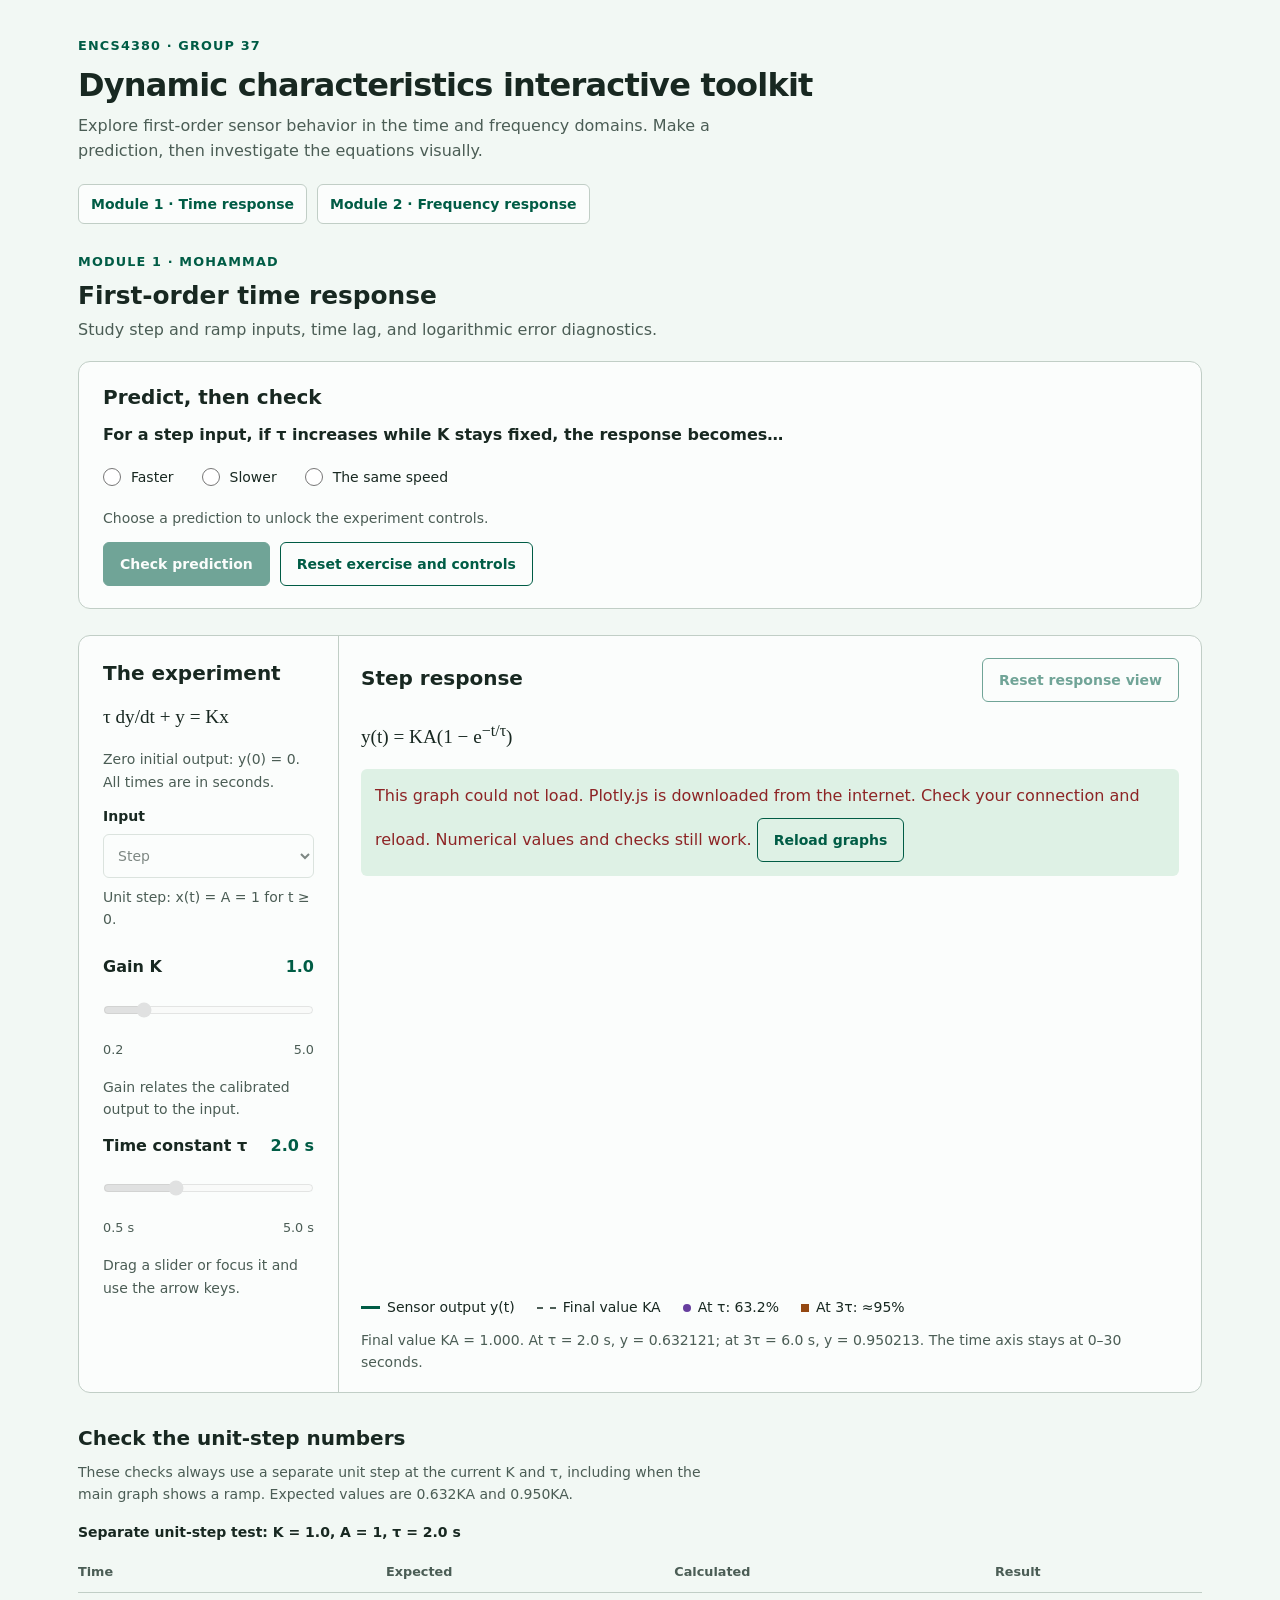
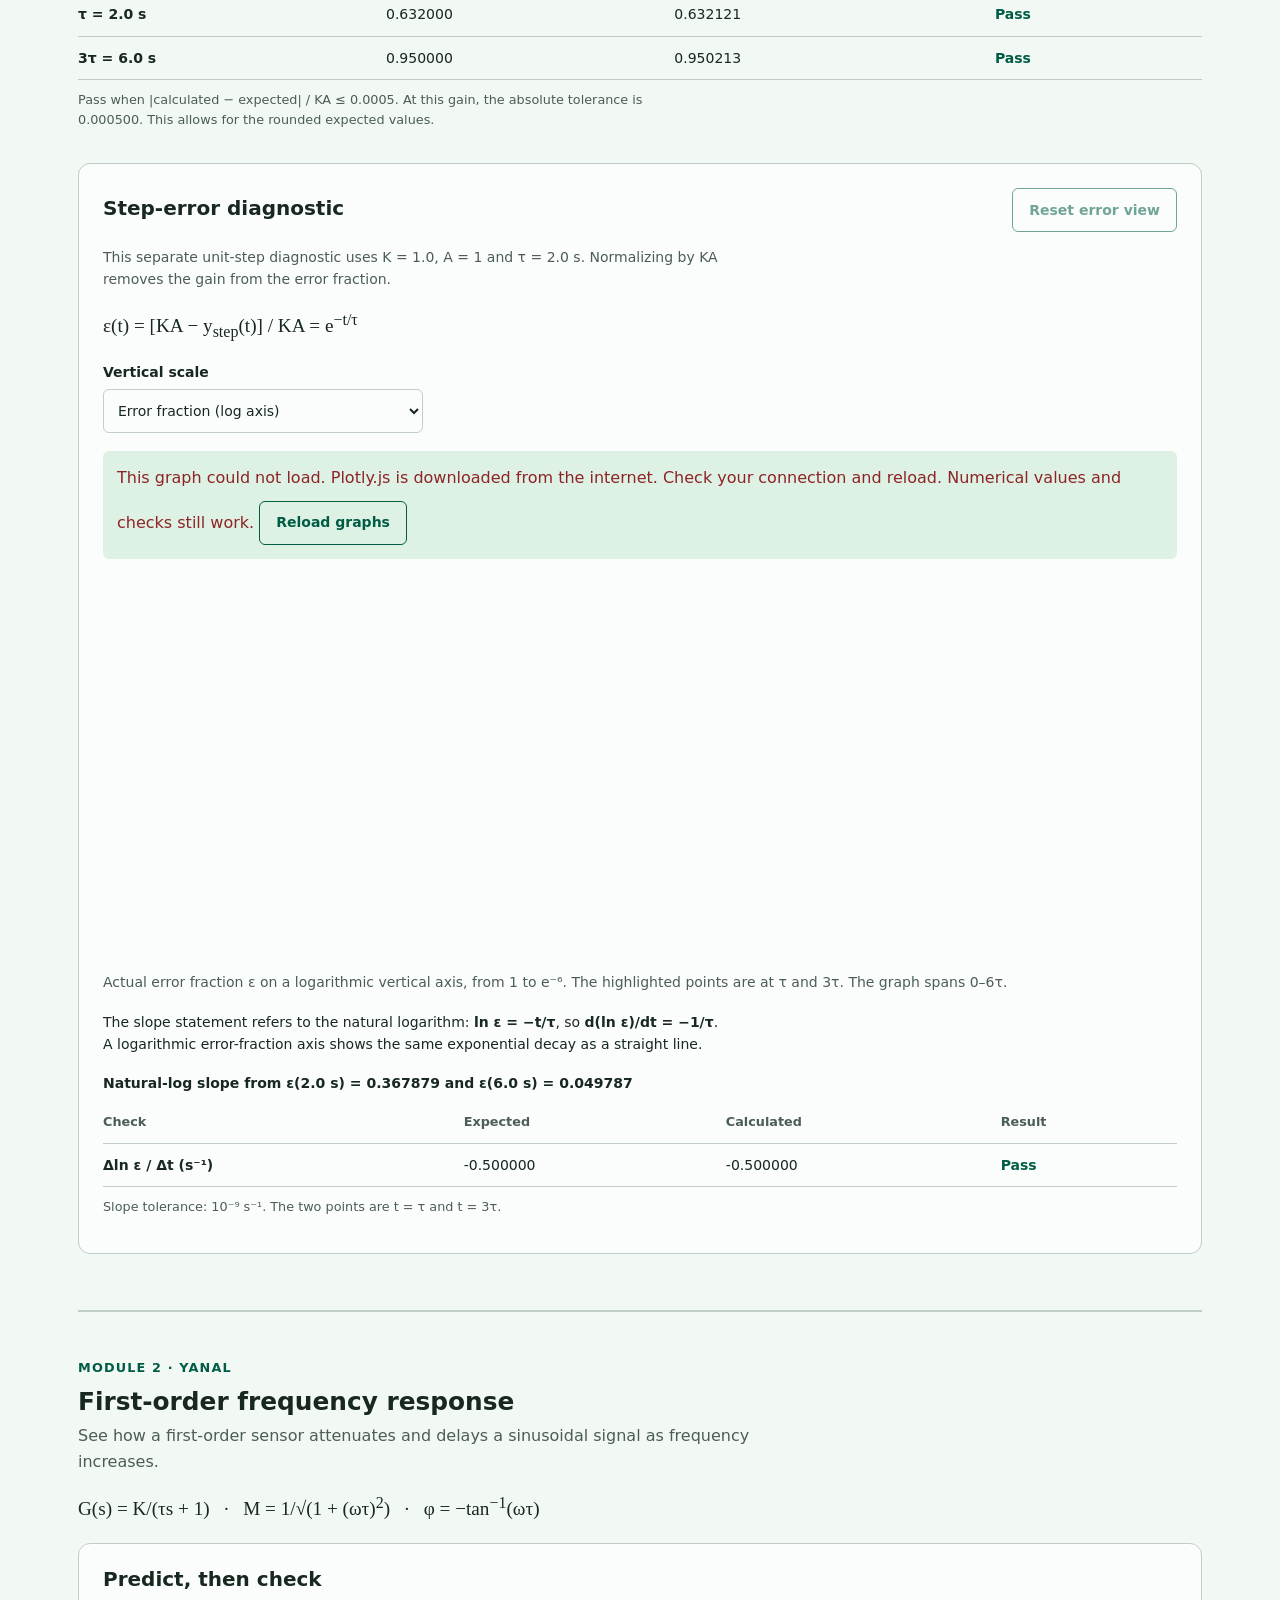
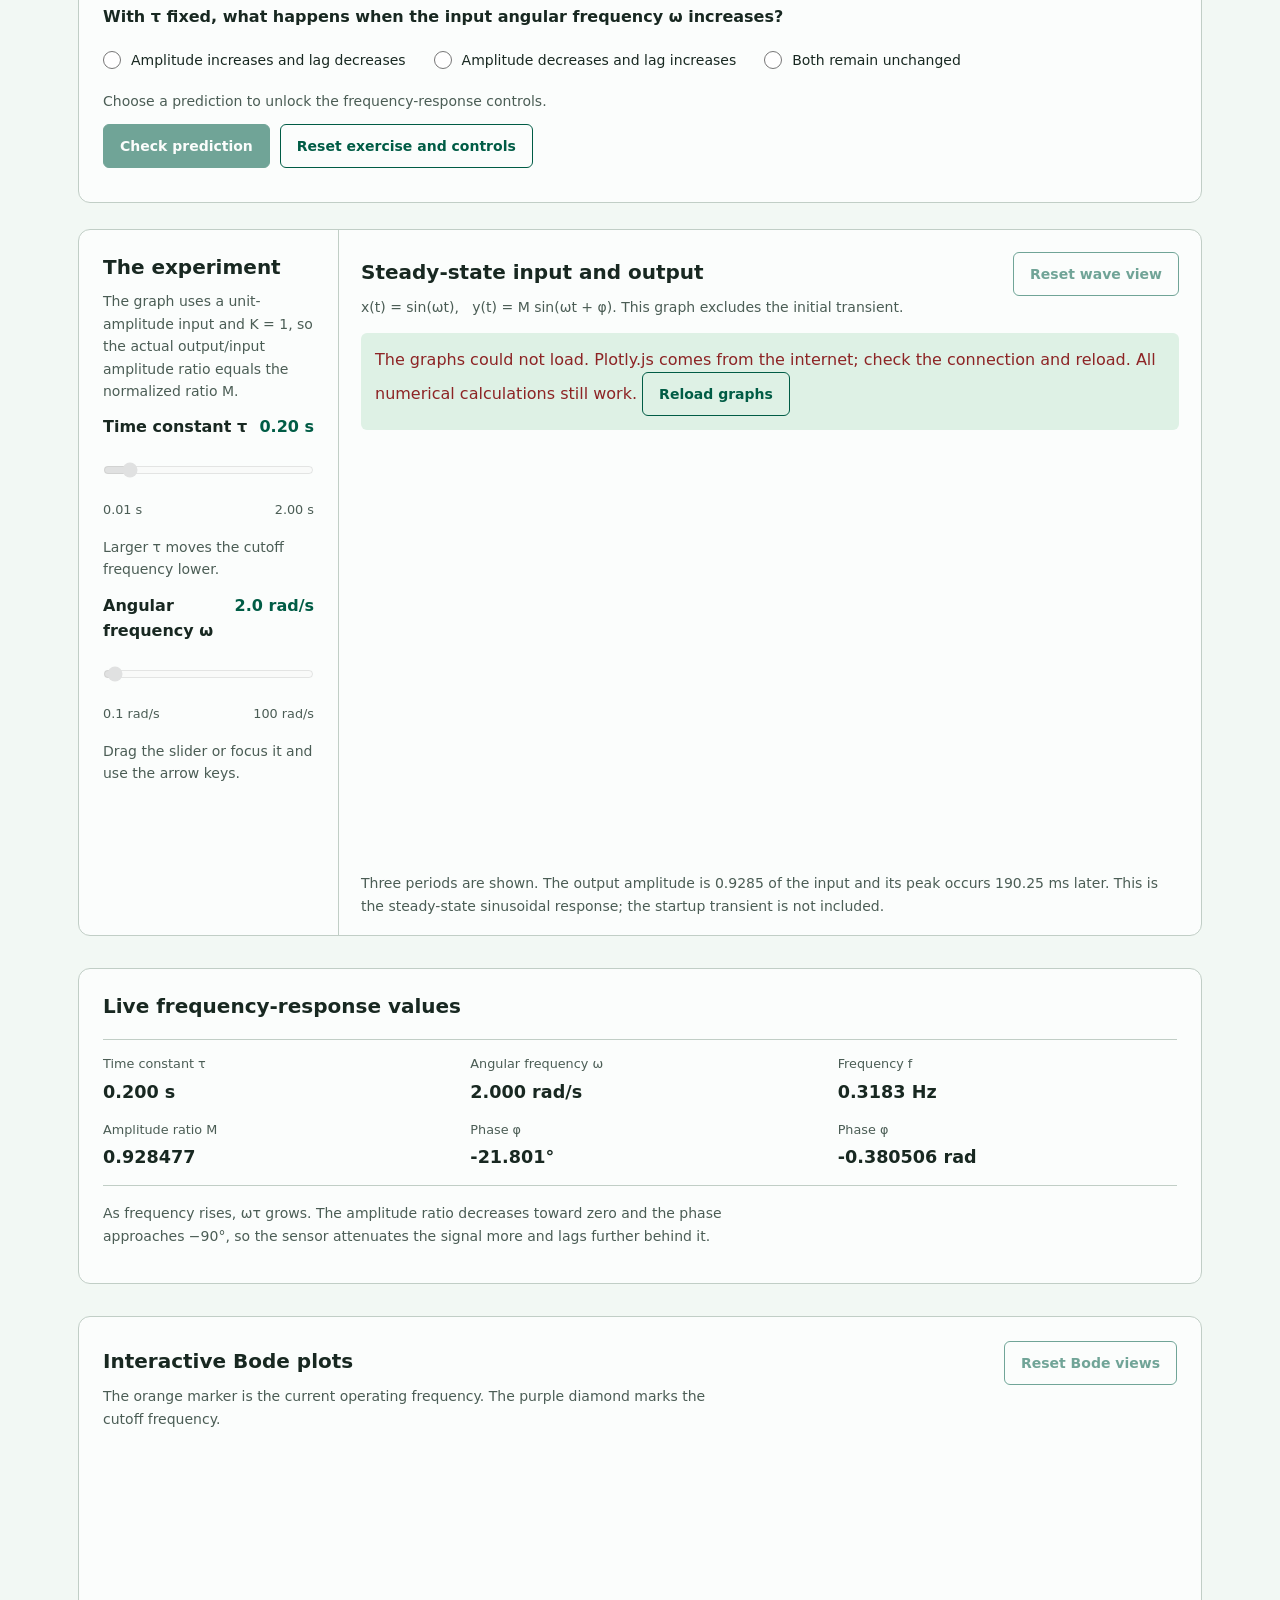
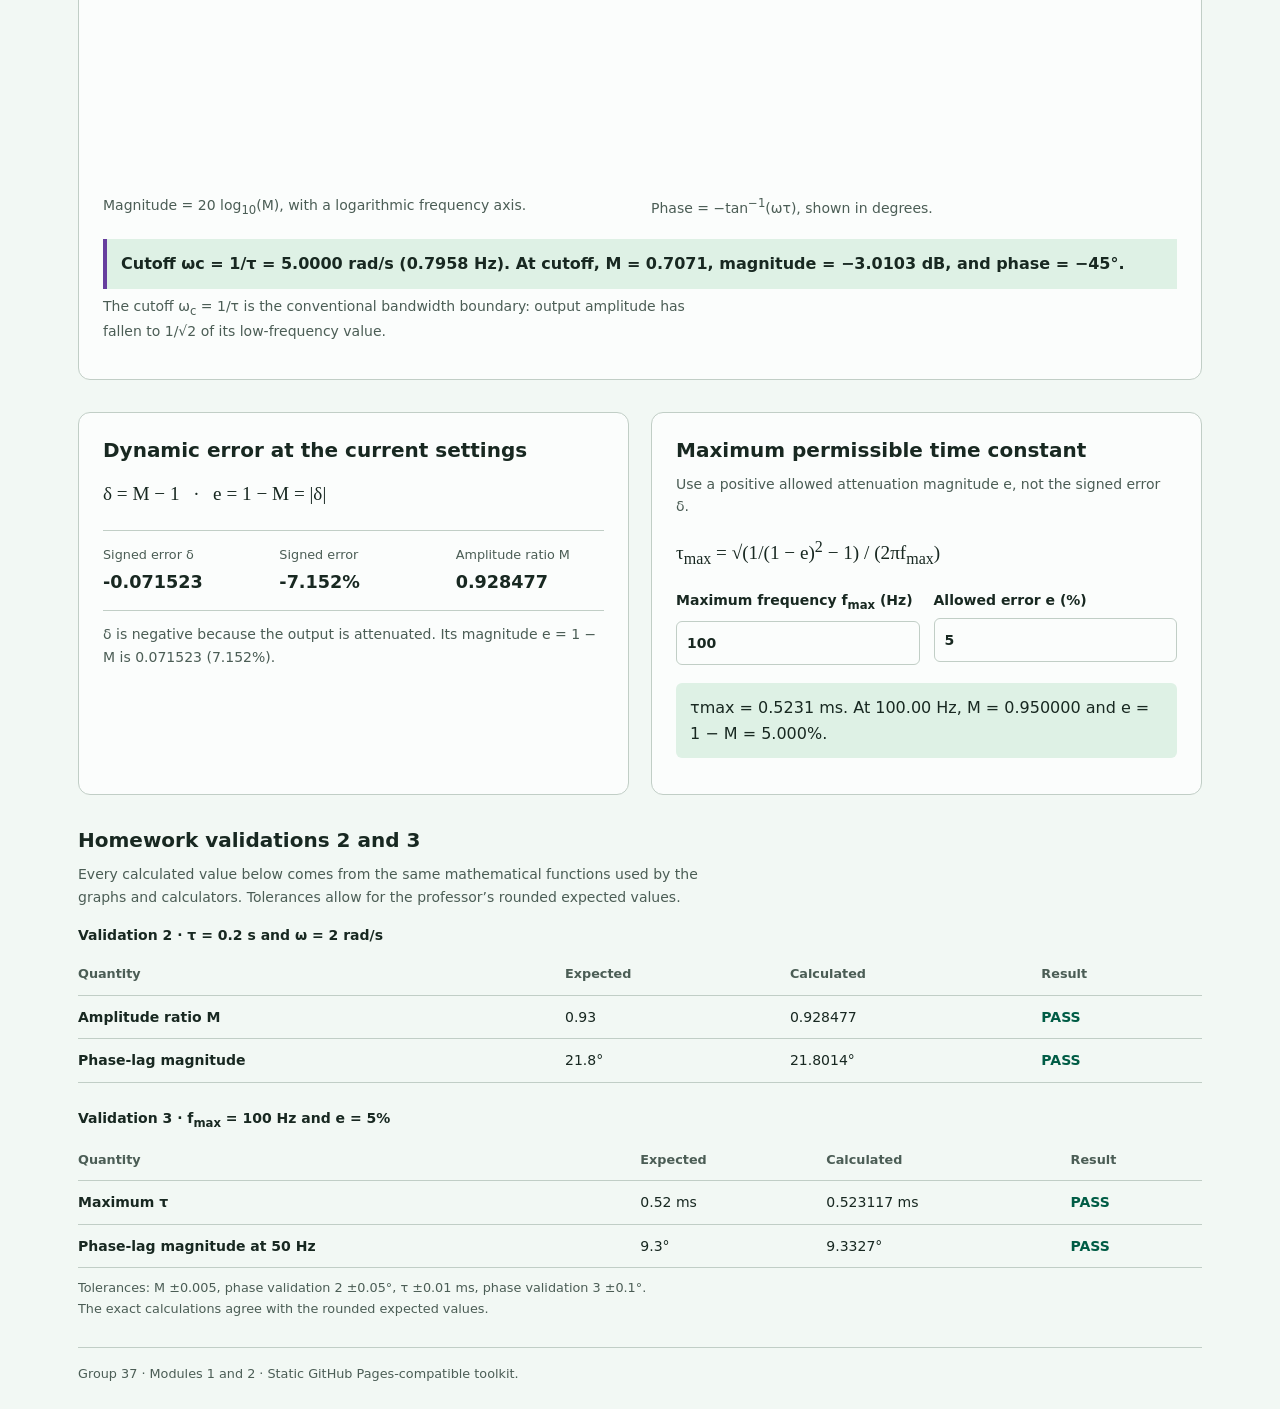
==== index.html @ 4a7bd261 "Implement first-order frequency response module" ====
<!DOCTYPE html>
<html lang="en">
<head>
  <meta charset="UTF-8">
  <meta name="viewport" content="width=device-width, initial-scale=1.0">
  <meta name="description" content="Explore first-order sensor time and frequency responses, Bode plots, phase lag, and dynamic error.">
  <title>Dynamic characteristics toolkit | Group 37</title>
  <link rel="stylesheet" href="css/styles.css">
  <script defer src="https://cdn.plot.ly/plotly-4.1.1.min.js" charset="utf-8"></script>
  <script defer src="js/models/first-order.js"></script>
  <script defer src="js/models/frequency-response.js"></script>
  <script defer src="js/plotting.js"></script>
  <script defer src="js/module1.js"></script>
  <script defer src="js/module2.js"></script>
</head>
<body>
  <main>
    <header>
      <div class="eyebrow">ENCS4380 · Group 37</div>
      <h1>Dynamic characteristics interactive toolkit</h1>
      <p class="muted">Explore first-order sensor behavior in the time and frequency domains. Make a prediction, then investigate the equations visually.</p>
      <nav class="module-nav" aria-label="Toolkit modules">
        <a href="#module1">Module 1 · Time response</a>
        <a href="#module2">Module 2 · Frequency response</a>
      </nav>
    </header>

    <div id="module1" class="module-heading">
      <div class="eyebrow">Module 1 · Mohammad</div>
      <h2>First-order time response</h2>
      <p class="muted">Study step and ramp inputs, time lag, and logarithmic error diagnostics.</p>
    </div>

    <section class="prediction-panel" aria-labelledby="prediction-heading">
      <h2 id="prediction-heading">Predict, then check</h2>
      <fieldset class="prediction-choices">
        <legend>For a step input, if τ increases while K stays fixed, the response becomes…</legend>
        <label class="choice"><input type="radio" name="prediction" value="faster"> Faster</label>
        <label class="choice"><input type="radio" name="prediction" value="slower"> Slower</label>
        <label class="choice"><input type="radio" name="prediction" value="same"> The same speed</label>
      </fieldset>
      <p id="prediction-helper" class="small muted" role="status">Choose a prediction to unlock the experiment controls.</p>
      <div class="prediction-actions">
        <button id="check-prediction" type="button" disabled>Check prediction</button>
        <button id="reset-exercise" class="secondary" type="button">Reset exercise and controls</button>
      </div>
      <p id="prediction-feedback" role="status" aria-live="polite"></p>
    </section>

    <section class="workspace" aria-label="First-order response explorer">
      <div class="controls">
        <h2>The experiment</h2>
        <p class="formula">τ dy/dt + y = Kx</p>
        <p class="control-note">Zero initial output: y(0) = 0. All times are in seconds.</p>
        <label class="field-label" for="input-type">Input</label>
        <select id="input-type" disabled aria-describedby="input-description">
          <option value="step">Step</option>
          <option value="ramp">Ramp</option>
        </select>
        <p id="input-description" class="control-note input-description">Unit step: x(t) = A = 1 for t ≥ 0.</p>

        <div class="control-heading">
          <label for="gain">Gain K</label>
          <output id="gain-value" for="gain">1.0</output>
        </div>
        <input id="gain" type="range" min="0.2" max="5" step="0.1" value="1" disabled aria-describedby="gain-help" aria-valuetext="1.0">
        <div class="range-labels" aria-hidden="true"><span>0.2</span><span>5.0</span></div>
        <p id="gain-help" class="control-note">Gain relates the calibrated output to the input.</p>

        <div class="control-heading">
          <label for="tau">Time constant τ</label>
          <output id="tau-value" for="tau">2.0 s</output>
        </div>
        <input id="tau" type="range" min="0.5" max="5" step="0.1" value="2" disabled aria-describedby="tau-help" aria-valuetext="2.0 seconds">
        <div class="range-labels" aria-hidden="true"><span>0.5 s</span><span>5.0 s</span></div>
        <p id="tau-help" class="control-note">Drag a slider or focus it and use the arrow keys.</p>
      </div>

      <div class="chart-panel">
        <div class="chart-heading">
          <h2 id="response-heading">Step response</h2>
          <button id="reset-view" class="secondary" type="button" disabled>Reset response view</button>
        </div>
        <p id="step-formula" class="formula">y(t) = KA(1 − e<sup>−t/τ</sup>)</p>
        <p id="ramp-formula" class="formula" hidden>y(t) = Kr[t − τ(1 − e<sup>−t/τ</sup>)]</p>
        <div id="chart-status" class="chart-status" role="status">
          <span id="chart-message">Loading the interactive graph…</span>
          <button id="retry-chart" class="secondary" type="button" hidden>Reload graphs</button>
        </div>
        <noscript><p>Enable JavaScript to use the experiment, graphs, and checks.</p></noscript>
        <figure>
          <div id="plot" role="img" aria-label="First-order response graph" aria-describedby="plot-summary"></div>
          <div id="step-legend" class="legend" aria-label="Step graph key">
            <span><i class="swatch" aria-hidden="true"></i>Sensor output y(t)</span>
            <span><i class="swatch dashed" aria-hidden="true"></i>Final value KA</span>
            <span><i class="swatch point" aria-hidden="true"></i>At τ: 63.2%</span>
            <span><i class="swatch square" aria-hidden="true"></i>At 3τ: ≈95%</span>
          </div>
          <div id="ramp-legend" class="legend" aria-label="Ramp graph key" hidden>
            <span><i class="swatch" aria-hidden="true"></i>Sensor output y(t)</span>
            <span><i class="swatch dashed" aria-hidden="true"></i>Ideal output Kx(t)</span>
            <span><i class="swatch dotted" aria-hidden="true"></i>Asymptote Kr(t − τ)</span>
            <span><i class="swatch lag" aria-hidden="true"></i>Asymptotic lag τ</span>
            <span><i class="swatch error-line" aria-hidden="true"></i>Finite-time error e(t)</span>
          </div>
          <figcaption id="plot-summary">The time axis stays at 0–30 seconds so you can compare response speeds.</figcaption>
        </figure>
        <div id="ramp-details" hidden>
          <dl class="metrics">
            <div><dt>Asymptotic time lag</dt><dd id="ramp-lag">—</dd></div>
            <div><dt>Error e(24 s)</dt><dd id="ramp-error">—</dd></div>
            <div><dt>Steady-state error e<sub>ss</sub></dt><dd id="ramp-steady-error">—</dd></div>
          </dl>
          <p class="small muted">The horizontal bracket compares Krt with the asymptote Kr(t − τ) at the same output. The vertical bracket measures the actual error e(t) = Krt − y(t).</p>
          <p class="small muted">e(t) = Krτ(1 − e<sup>−t/τ</sup>) approaches e<sub>ss</sub> = Krτ as t → ∞. The finite-time error is not exactly its limiting value; rounded numbers may look equal.</p>
        </div>
      </div>
    </section>

    <section class="validation-section" aria-labelledby="validation-heading">
      <h2 id="validation-heading">Check the unit-step numbers</h2>
      <p class="small muted">These checks always use a separate unit step at the current K and τ, including when the main graph shows a ramp. Expected values are 0.632KA and 0.950KA.</p>
      <div class="table-scroll">
        <table>
          <caption id="validation-caption">Unit-step test at the current settings</caption>
          <thead><tr><th scope="col">Time</th><th scope="col">Expected</th><th scope="col">Calculated</th><th scope="col">Result</th></tr></thead>
          <tbody>
            <tr><th id="time-one" scope="row">τ</th><td id="expected-one">—</td><td id="value-one">—</td><td id="result-one">Waiting</td></tr>
            <tr><th id="time-three" scope="row">3τ</th><td id="expected-three">—</td><td id="value-three">—</td><td id="result-three">Waiting</td></tr>
          </tbody>
        </table>
      </div>
      <p id="validation-tolerance" class="tolerance">Pass when |calculated − expected| / KA ≤ 0.0005, allowing for rounded expected values.</p>
    </section>

    <section class="diagnostic-section" aria-labelledby="error-heading">
      <div class="chart-heading">
        <h2 id="error-heading">Step-error diagnostic</h2>
        <button id="reset-error-view" class="secondary" type="button" disabled>Reset error view</button>
      </div>
      <p id="error-context" class="small muted">This diagnostic uses a separate unit step at the current K and τ.</p>
      <p class="formula">ε(t) = [KA − y<sub>step</sub>(t)] / KA = e<sup>−t/τ</sup></p>
      <div class="diagnostic-control">
        <label class="field-label" for="error-view">Vertical scale</label>
        <select id="error-view">
          <option value="fraction">Error fraction (log axis)</option>
          <option value="natural">Natural log ln(error)</option>
        </select>
      </div>
      <div id="error-chart-status" class="chart-status" role="status">
        <span id="error-chart-message">Loading the error graph…</span>
        <button id="retry-error-chart" class="secondary" type="button" hidden>Reload graphs</button>
      </div>
      <figure>
        <div id="error-plot" role="img" aria-label="Step-error diagnostic graph" aria-describedby="error-summary"></div>
        <figcaption id="error-summary">The diagnostic spans six time constants.</figcaption>
      </figure>
      <p class="small">The slope statement refers to the natural logarithm: <strong>ln ε = −t/τ</strong>, so <strong>d(ln ε)/dt = −1/τ</strong>. A logarithmic error-fraction axis shows the same exponential decay as a straight line.</p>
      <div class="table-scroll">
        <table>
          <caption id="slope-caption">Natural-log slope from two calculated error fractions</caption>
          <thead><tr><th scope="col">Check</th><th scope="col">Expected</th><th scope="col">Calculated</th><th scope="col">Result</th></tr></thead>
          <tbody><tr><th scope="row">Δln ε / Δt (s⁻¹)</th><td id="slope-expected">—</td><td id="slope-value">—</td><td id="slope-result">Waiting</td></tr></tbody>
        </table>
      </div>
      <p class="tolerance">Slope tolerance: 10⁻⁹ s⁻¹. The two points are t = τ and t = 3τ.</p>
    </section>

    <section id="module2" class="module-section" aria-labelledby="frequency-heading">
      <div class="module-heading">
        <div class="eyebrow">Module 2 · Yanal</div>
        <h2 id="frequency-heading">First-order frequency response</h2>
        <p class="muted">See how a first-order sensor attenuates and delays a sinusoidal signal as frequency increases.</p>
        <p class="formula">G(s) = K/(τs + 1) &nbsp; · &nbsp; M = 1/√(1 + (ωτ)<sup>2</sup>) &nbsp; · &nbsp; φ = −tan<sup>−1</sup>(ωτ)</p>
      </div>

      <section class="prediction-panel" aria-labelledby="frequency-prediction-heading">
        <h2 id="frequency-prediction-heading">Predict, then check</h2>
        <fieldset class="prediction-choices">
          <legend>With τ fixed, what happens when the input angular frequency ω increases?</legend>
          <label class="choice"><input type="radio" name="frequency-prediction" value="amplify-less-lag"> Amplitude increases and lag decreases</label>
          <label class="choice"><input type="radio" name="frequency-prediction" value="attenuate-lag"> Amplitude decreases and lag increases</label>
          <label class="choice"><input type="radio" name="frequency-prediction" value="unchanged"> Both remain unchanged</label>
        </fieldset>
        <p id="frequency-prediction-helper" class="small muted" role="status">Choose a prediction to unlock the frequency-response controls.</p>
        <div class="prediction-actions">
          <button id="frequency-check-prediction" type="button" disabled>Check prediction</button>
          <button id="frequency-reset-exercise" class="secondary" type="button">Reset exercise and controls</button>
        </div>
        <p id="frequency-prediction-feedback" role="status" aria-live="polite"></p>
      </section>

      <section class="workspace" aria-label="First-order frequency-response explorer">
        <div class="controls">
          <h2>The experiment</h2>
          <p class="control-note">The graph uses a unit-amplitude input and K = 1, so the actual output/input amplitude ratio equals the normalized ratio M.</p>

          <div class="control-heading">
            <label for="frequency-tau">Time constant τ</label>
            <output id="frequency-tau-value" for="frequency-tau">0.20 s</output>
          </div>
          <input id="frequency-tau" type="range" min="0.01" max="2" step="0.01" value="0.20" disabled aria-describedby="frequency-tau-help" aria-valuetext="0.20 seconds">
          <div class="range-labels" aria-hidden="true"><span>0.01 s</span><span>2.00 s</span></div>
          <p id="frequency-tau-help" class="control-note">Larger τ moves the cutoff frequency lower.</p>

          <div class="control-heading">
            <label for="frequency-omega">Angular frequency ω</label>
            <output id="frequency-omega-value" for="frequency-omega">2.0 rad/s</output>
          </div>
          <input id="frequency-omega" type="range" min="0.1" max="100" step="0.1" value="2.0" disabled aria-describedby="frequency-omega-help" aria-valuetext="2.0 radians per second">
          <div class="range-labels" aria-hidden="true"><span>0.1 rad/s</span><span>100 rad/s</span></div>
          <p id="frequency-omega-help" class="control-note">Drag the slider or focus it and use the arrow keys.</p>
        </div>

        <div class="chart-panel">
          <div class="chart-heading">
            <h2>Steady-state input and output</h2>
            <button id="frequency-reset-wave" class="secondary" type="button" disabled>Reset wave view</button>
          </div>
          <p class="small muted">x(t) = sin(ωt), &nbsp; y(t) = M sin(ωt + φ). This graph excludes the initial transient.</p>
          <div id="frequency-chart-status" class="chart-status" role="status">
            <span id="frequency-chart-message">Loading the frequency-response graphs…</span>
            <button id="frequency-retry-charts" class="secondary" type="button" hidden>Reload graphs</button>
          </div>
          <figure>
            <div id="frequency-wave-plot" role="img" aria-label="Steady-state input and output sine waves" aria-describedby="frequency-wave-summary"></div>
            <figcaption id="frequency-wave-summary">Three periods are shown.</figcaption>
          </figure>
        </div>
      </section>

      <section class="frequency-metrics-section" aria-labelledby="frequency-values-heading">
        <h2 id="frequency-values-heading">Live frequency-response values</h2>
        <dl class="metrics metric-grid">
          <div><dt>Time constant τ</dt><dd id="frequency-metric-tau">—</dd></div>
          <div><dt>Angular frequency ω</dt><dd id="frequency-metric-omega">—</dd></div>
          <div><dt>Frequency f</dt><dd id="frequency-metric-hz">—</dd></div>
          <div><dt>Amplitude ratio M</dt><dd id="frequency-metric-ratio">—</dd></div>
          <div><dt>Phase φ</dt><dd id="frequency-metric-degrees">—</dd></div>
          <div><dt>Phase φ</dt><dd id="frequency-metric-radians">—</dd></div>
        </dl>
        <p class="small muted">As frequency rises, ωτ grows. The amplitude ratio decreases toward zero and the phase approaches −90°, so the sensor attenuates the signal more and lags further behind it.</p>
      </section>

      <section class="bode-section" aria-labelledby="bode-heading">
        <div class="chart-heading">
          <h2 id="bode-heading">Interactive Bode plots</h2>
          <button id="frequency-reset-bode" class="secondary" type="button" disabled>Reset Bode views</button>
        </div>
        <p class="small muted">The orange marker is the current operating frequency. The purple diamond marks the cutoff frequency.</p>
        <div class="bode-grid">
          <figure>
            <div id="bode-magnitude-plot" role="img" aria-label="Bode magnitude plot in decibels"></div>
            <figcaption>Magnitude = 20 log<sub>10</sub>(M), with a logarithmic frequency axis.</figcaption>
          </figure>
          <figure>
            <div id="bode-phase-plot" role="img" aria-label="Bode phase plot in degrees"></div>
            <figcaption>Phase = −tan<sup>−1</sup>(ωτ), shown in degrees.</figcaption>
          </figure>
        </div>
        <p id="frequency-cutoff-summary" class="cutoff-note">At cutoff, M = 0.7071, magnitude = −3.0103 dB, and phase = −45°.</p>
        <p class="small muted">The cutoff ω<sub>c</sub> = 1/τ is the conventional bandwidth boundary: output amplitude has fallen to 1/√2 of its low-frequency value.</p>
      </section>

      <section class="frequency-calculators" aria-label="Frequency-response error calculators">
        <div class="calculator-card">
          <h2>Dynamic error at the current settings</h2>
          <p class="formula">δ = M − 1 &nbsp; · &nbsp; e = 1 − M = |δ|</p>
          <dl class="metrics">
            <div><dt>Signed error δ</dt><dd id="frequency-error-signed">—</dd></div>
            <div><dt>Signed error</dt><dd id="frequency-error-percent">—</dd></div>
            <div><dt>Amplitude ratio M</dt><dd id="frequency-error-ratio">—</dd></div>
          </dl>
          <p id="frequency-error-explanation" class="small muted"></p>
        </div>

        <div class="calculator-card">
          <h2>Maximum permissible time constant</h2>
          <p class="small muted">Use a positive allowed attenuation magnitude e, not the signed error δ.</p>
          <p class="formula">τ<sub>max</sub> = √(1/(1 − e)<sup>2</sup> − 1) / (2πf<sub>max</sub>)</p>
          <div class="number-field-grid">
            <label for="maximum-frequency">Maximum frequency f<sub>max</sub> (Hz)
              <input id="maximum-frequency" type="number" min="0.001" step="1" value="100" inputmode="decimal">
            </label>
            <label for="allowed-error">Allowed error e (%)
              <input id="allowed-error" type="number" min="0.001" max="99.999" step="0.1" value="5" inputmode="decimal">
            </label>
          </div>
          <p id="maximum-tau-result" class="calculator-result" role="status" aria-live="polite"></p>
        </div>
      </section>

      <section class="validation-section frequency-validation" aria-labelledby="frequency-validation-heading">
        <h2 id="frequency-validation-heading">Homework validations 2 and 3</h2>
        <p class="small muted">Every calculated value below comes from the same mathematical functions used by the graphs and calculators. Tolerances allow for the professor’s rounded expected values.</p>
        <div class="table-scroll">
          <table>
            <caption>Validation 2 · τ = 0.2 s and ω = 2 rad/s</caption>
            <thead><tr><th scope="col">Quantity</th><th scope="col">Expected</th><th scope="col">Calculated</th><th scope="col">Result</th></tr></thead>
            <tbody>
              <tr><th scope="row">Amplitude ratio M</th><td id="validation2-ratio-expected">—</td><td id="validation2-ratio-calculated">—</td><td id="validation2-ratio-result">Waiting</td></tr>
              <tr><th scope="row">Phase-lag magnitude</th><td id="validation2-phase-expected">—</td><td id="validation2-phase-calculated">—</td><td id="validation2-phase-result">Waiting</td></tr>
            </tbody>
          </table>
        </div>
        <div class="table-scroll">
          <table>
            <caption>Validation 3 · f<sub>max</sub> = 100 Hz and e = 5%</caption>
            <thead><tr><th scope="col">Quantity</th><th scope="col">Expected</th><th scope="col">Calculated</th><th scope="col">Result</th></tr></thead>
            <tbody>
              <tr><th scope="row">Maximum τ</th><td id="validation3-tau-expected">—</td><td id="validation3-tau-calculated">—</td><td id="validation3-tau-result">Waiting</td></tr>
              <tr><th scope="row">Phase-lag magnitude at 50 Hz</th><td id="validation3-phase-expected">—</td><td id="validation3-phase-calculated">—</td><td id="validation3-phase-result">Waiting</td></tr>
            </tbody>
          </table>
        </div>
        <p class="tolerance">Tolerances: M ±0.005, phase validation 2 ±0.05°, τ ±0.01 ms, phase validation 3 ±0.1°. The exact calculations agree with the rounded expected values.</p>
      </section>
    </section>

    <footer>Group 37 · Modules 1 and 2 · Static GitHub Pages-compatible toolkit.</footer>
  </main>
</body>
</html>
---- css/styles.css ----
:root {
      color-scheme: light;
      --page: oklch(0.973 0.007 160);
      --surface: oklch(0.993 0.003 160);
      --ink: oklch(0.26 0.025 165);
      --muted: oklch(0.46 0.025 165);
      --line: oklch(0.84 0.018 160);
      --accent: oklch(0.42 0.09 170);
      --tint: oklch(0.94 0.025 160);
      --purple: oklch(0.46 0.15 300);
      --orange: oklch(0.49 0.12 50);
      --error: oklch(0.43 0.14 25);
    }
    * { box-sizing: border-box; }
    body { margin: 0; background: var(--page); color: var(--ink); font: 16px/1.6 "Segoe UI", system-ui, sans-serif; }
    main { max-width: 1180px; margin: 0 auto; padding: 36px 28px 24px; }
    header { margin-bottom: 28px; }
    .eyebrow { color: var(--accent); font-size: 0.8rem; font-weight: 700; letter-spacing: 0.09em; text-transform: uppercase; }
    h1 { margin: 10px 0 8px; font-size: 2rem; line-height: 1.2; letter-spacing: -0.025em; }
    h2 { margin: 0 0 10px; font-size: 1.25rem; line-height: 1.3; }
    p { max-width: 70ch; margin: 0 0 12px; }
    .muted { color: var(--muted); }
    .small { font-size: 0.875rem; }
    .workspace { display: grid; grid-template-columns: 260px minmax(0, 1fr); background: var(--surface); border: 1px solid var(--line); border-radius: 12px; overflow: hidden; }
    .controls { padding: 24px; border-right: 1px solid var(--line); }
    .formula { margin: 16px 0; font-size: 1.2rem; font-family: Georgia, serif; }
    .constants { display: flex; gap: 20px; margin-bottom: 26px; font-size: 0.875rem; color: var(--muted); }
    .control-heading { display: flex; align-items: baseline; justify-content: space-between; gap: 8px; font-weight: 600; }
    output { color: var(--accent); font-variant-numeric: tabular-nums; font-weight: 700; white-space: nowrap; }
    input[type="range"] { width: 100%; min-height: 44px; margin: 8px 0 0; accent-color: var(--accent); cursor: pointer; }
    .range-labels { display: flex; justify-content: space-between; font-size: 0.8rem; color: var(--muted); margin-bottom: 16px; }
    .control-note { font-size: 0.875rem; color: var(--muted); }
    .chart-panel { padding: 22px 22px 18px; min-width: 0; }
    .chart-heading { display: flex; align-items: baseline; justify-content: space-between; gap: 12px; }
    .chart-heading h2 { margin-bottom: 0; }
    #plot, #error-plot { width: 100%; height: 400px; }
    figure { margin: 12px 0 0; }
    figcaption { color: var(--muted); font-size: 0.875rem; }
    .legend { display: flex; flex-wrap: wrap; gap: 8px 22px; margin: 8px 0 10px; font-size: 0.875rem; }
    .legend span { display: inline-flex; align-items: center; gap: 7px; }
    .swatch { width: 19px; height: 3px; background: var(--accent); }
    .swatch.dashed { height: 0; background: none; border-top: 2px dashed var(--muted); }
    .swatch.point { width: 8px; height: 8px; border-radius: 50%; background: var(--purple); }
    .swatch.square { width: 8px; height: 8px; background: var(--orange); }
    button { min-height: 44px; padding: 9px 16px; border: 1px solid var(--accent); border-radius: 6px; color: var(--surface); background: var(--accent); font: inherit; font-size: 0.875rem; font-weight: 600; cursor: pointer; }
    button:hover { filter: brightness(1.12); }
    button:active { filter: brightness(0.92); }
    button:disabled { opacity: 0.55; cursor: not-allowed; }
    button.secondary { background: transparent; color: var(--accent); }
    :focus-visible { outline: 3px solid var(--purple); outline-offset: 3px; }
    .chart-status { padding: 14px; margin-top: 14px; background: var(--tint); border-radius: 6px; }
    .chart-status.error { color: var(--error); }
    #retry-chart, #retry-error-chart { margin-top: 10px; }
    [hidden] { display: none !important; }
    .below { display: grid; grid-template-columns: 1.15fr 1fr; gap: 40px; padding-top: 32px; }
    .table-scroll { overflow-x: auto; margin-top: 16px; }
    table { width: 100%; border-collapse: collapse; font-size: 0.875rem; font-variant-numeric: tabular-nums; }
    caption { text-align: left; font-weight: 600; margin-bottom: 8px; }
    th, td { padding: 10px 8px; text-align: left; border-bottom: 1px solid var(--line); }
    th:first-child, td:first-child { padding-left: 0; }
    thead th { color: var(--muted); font-size: 0.8rem; font-weight: 600; }
    tbody th { font-weight: 600; white-space: nowrap; }
    .pass { color: var(--accent); font-weight: 700; }
    .fail { color: var(--error); font-weight: 700; }
    .tolerance { margin-top: 10px; font-size: 0.8rem; color: var(--muted); }
    fieldset { border: 0; padding: 0; margin: 16px 0 14px; }
    legend { padding: 0; font-size: 0.875rem; font-weight: 600; margin-bottom: 8px; }
    .choice { display: flex; gap: 10px; align-items: center; min-height: 44px; cursor: pointer; font-size: 0.875rem; }
    input[type="radio"] { width: 18px; height: 18px; margin: 0; accent-color: var(--accent); }
    #prediction-feedback { min-height: 0; margin-top: 12px; font-size: 0.875rem; }
    footer { margin-top: 28px; padding-top: 16px; border-top: 1px solid var(--line); font-size: 0.8rem; color: var(--muted); }
    @media (max-width: 800px) {
      .workspace, .below { grid-template-columns: 1fr; }
      .controls { border-right: 0; border-bottom: 1px solid var(--line); }
      .constants { margin-bottom: 18px; }
      .below { gap: 30px; }
    }
    @media (max-width: 480px) {
      main { padding: 24px 16px 20px; }
      h1 { font-size: 1.75rem; }
      .controls, .chart-panel { padding: 18px 14px; }
      .chart-heading { align-items: flex-start; flex-direction: column; gap: 8px; }
      #plot, #error-plot { height: 330px; }
      th, td { padding: 9px 6px; }
    }

    .prediction-panel { padding: 22px 24px; margin-bottom: 26px; background: var(--surface); border: 1px solid var(--line); border-radius: 12px; }
    .prediction-choices { margin: 12px 0 8px; display: flex; flex-wrap: wrap; gap: 4px 28px; }
    .prediction-choices legend { font-size: 1rem; }
    .prediction-actions { display: flex; flex-wrap: wrap; gap: 10px; margin-top: 12px; }
    #prediction-feedback:empty { margin: 0; }
    .field-label { display: block; font-weight: 600; font-size: 0.875rem; margin: 12px 0 6px; }
    select { min-height: 44px; width: 100%; border: 1px solid var(--line); border-radius: 6px; padding: 8px 10px; background: var(--surface); color: var(--ink); font: inherit; font-size: 0.875rem; }
    select:disabled, input:disabled { opacity: 0.55; cursor: not-allowed; }
    .input-description { margin: 8px 0 24px; }
    .swatch.dotted { height: 0; background: none; border-top: 2px dotted var(--purple); }
    .swatch.lag { background: var(--purple); }
    .swatch.error-line { background: var(--orange); }
    .metrics { display: flex; flex-wrap: wrap; gap: 14px 28px; margin: 20px 0 16px; padding: 14px 0; border-top: 1px solid var(--line); border-bottom: 1px solid var(--line); }
    .metrics div { flex: 1 1 130px; }
    .metrics dt { color: var(--muted); font-size: 0.8rem; }
    .metrics dd { margin: 3px 0 0; font-size: 1.1rem; font-weight: 600; font-variant-numeric: tabular-nums; }
    .validation-section { margin-top: 32px; }
    .diagnostic-section { margin-top: 32px; padding: 24px; background: var(--surface); border: 1px solid var(--line); border-radius: 12px; }
    .diagnostic-section .chart-heading { margin-bottom: 14px; }
    .diagnostic-control { max-width: 320px; margin: 12px 0 18px; }
    .diagnostic-section figcaption { margin-bottom: 18px; }
    @media (max-width: 480px) {
      .prediction-panel, .diagnostic-section { padding: 18px 14px; }
      .prediction-choices { display: block; }
      .prediction-actions { align-items: stretch; flex-direction: column; }
      .metrics { gap: 14px 18px; }
      .formula { font-size: 1.08rem; }
      .table-scroll table { min-width: 320px; }
    }

    /* Module navigation and Module 2 extend the established card-based design. */
    .module-nav { display: flex; flex-wrap: wrap; gap: 10px; margin-top: 20px; }
    .module-nav a { display: inline-block; padding: 8px 12px; border: 1px solid var(--line); border-radius: 6px; color: var(--accent); background: var(--surface); font-size: 0.875rem; font-weight: 600; text-decoration: none; }
    .module-nav a:hover { border-color: var(--accent); }
    .module-heading { scroll-margin-top: 18px; margin: 4px 0 18px; }
    .module-heading h2 { margin: 7px 0 5px; font-size: 1.55rem; }
    .module-section { scroll-margin-top: 18px; margin-top: 56px; padding-top: 42px; border-top: 2px solid var(--line); }
    #frequency-wave-plot { width: 100%; height: 430px; }
    .frequency-metrics-section, .bode-section, .frequency-validation { margin-top: 32px; }
    .frequency-metrics-section, .bode-section { padding: 24px; background: var(--surface); border: 1px solid var(--line); border-radius: 12px; }
    .metric-grid { display: grid; grid-template-columns: repeat(3, minmax(0, 1fr)); }
    .bode-grid { display: grid; grid-template-columns: 1fr 1fr; gap: 22px; min-width: 0; }
    .bode-grid figure { min-width: 0; }
    #bode-magnitude-plot, #bode-phase-plot { width: 100%; height: 340px; }
    .cutoff-note { max-width: none; margin: 20px 0 6px; padding: 12px 14px; border-left: 4px solid var(--purple); background: var(--tint); font-weight: 600; }
    .frequency-calculators { display: grid; grid-template-columns: 1fr 1fr; gap: 22px; margin-top: 32px; }
    .calculator-card { padding: 24px; background: var(--surface); border: 1px solid var(--line); border-radius: 12px; }
    .calculator-card .metrics { margin-bottom: 12px; }
    .number-field-grid { display: grid; grid-template-columns: 1fr 1fr; gap: 14px; margin-top: 18px; }
    .number-field-grid label { font-size: 0.875rem; font-weight: 600; }
    input[type="number"] { display: block; width: 100%; min-height: 44px; margin-top: 6px; padding: 8px 10px; border: 1px solid var(--line); border-radius: 6px; color: var(--ink); background: var(--surface); font: inherit; font-variant-numeric: tabular-nums; }
    .calculator-result { max-width: none; margin-top: 18px; padding: 12px 14px; border-radius: 6px; background: var(--tint); font-variant-numeric: tabular-nums; }
    .calculator-result.fail { background: color-mix(in oklch, var(--error) 10%, var(--surface)); }
    .frequency-validation .table-scroll + .table-scroll { margin-top: 24px; }

    @media (max-width: 900px) {
      .bode-grid, .frequency-calculators { grid-template-columns: 1fr; }
      .metric-grid { grid-template-columns: repeat(2, minmax(0, 1fr)); }
    }
    @media (max-width: 480px) {
      .module-section { margin-top: 42px; padding-top: 32px; }
      .frequency-metrics-section, .bode-section, .calculator-card { padding: 18px 14px; }
      .metric-grid, .number-field-grid { grid-template-columns: 1fr; }
      #frequency-wave-plot { height: 360px; }
      #bode-magnitude-plot, #bode-phase-plot { height: 320px; }
    }
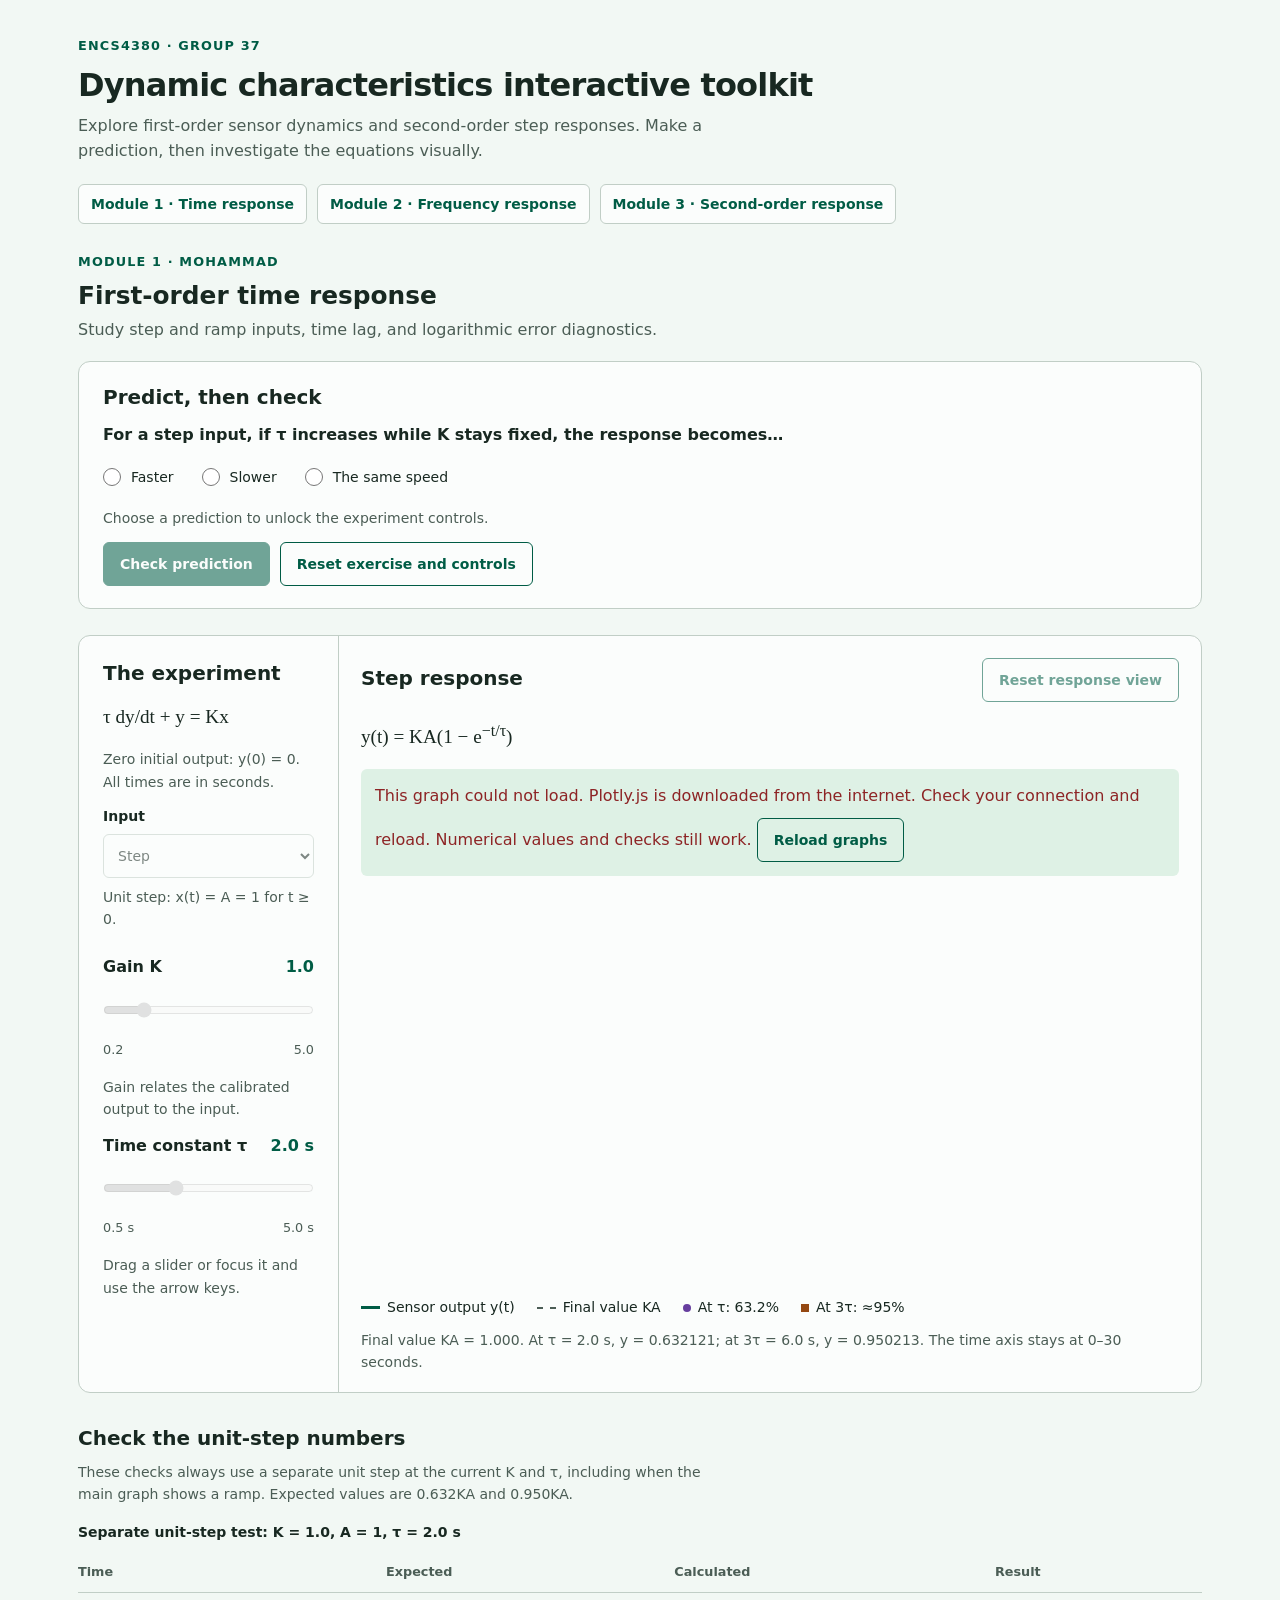
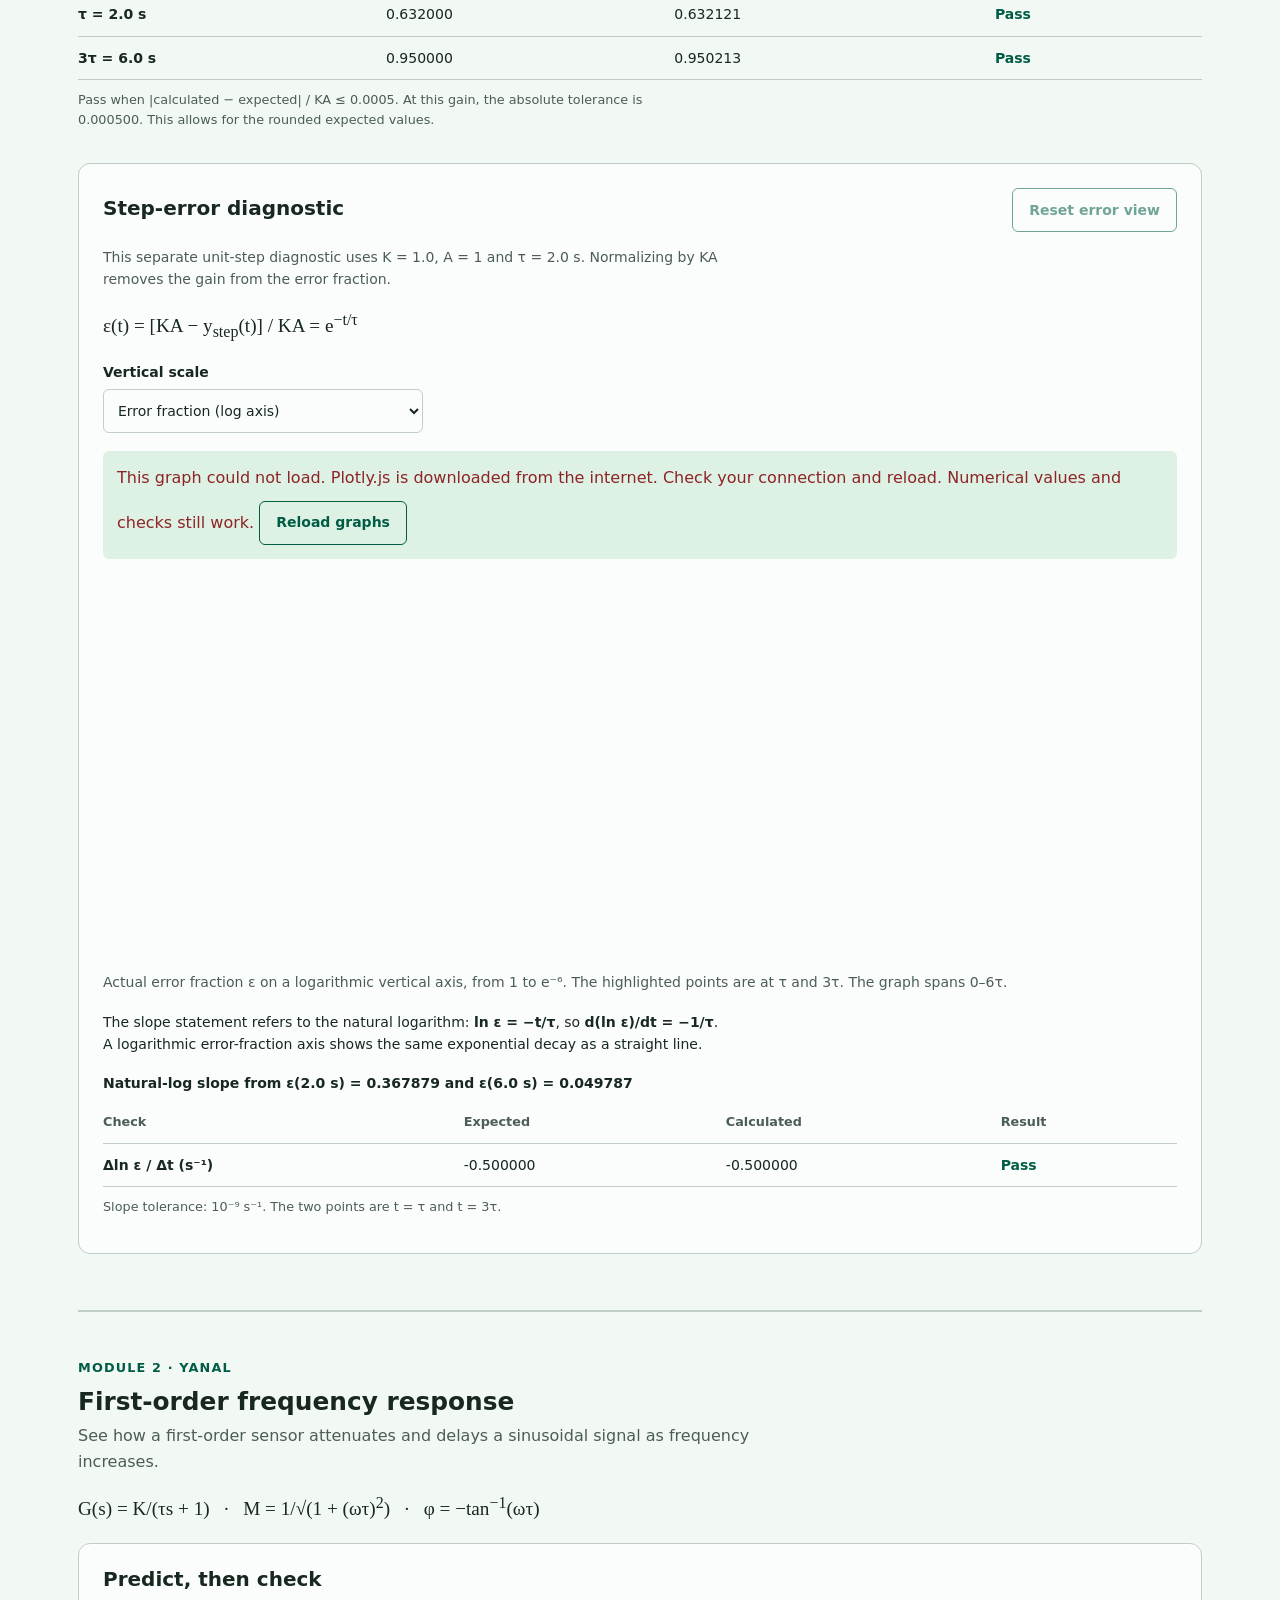
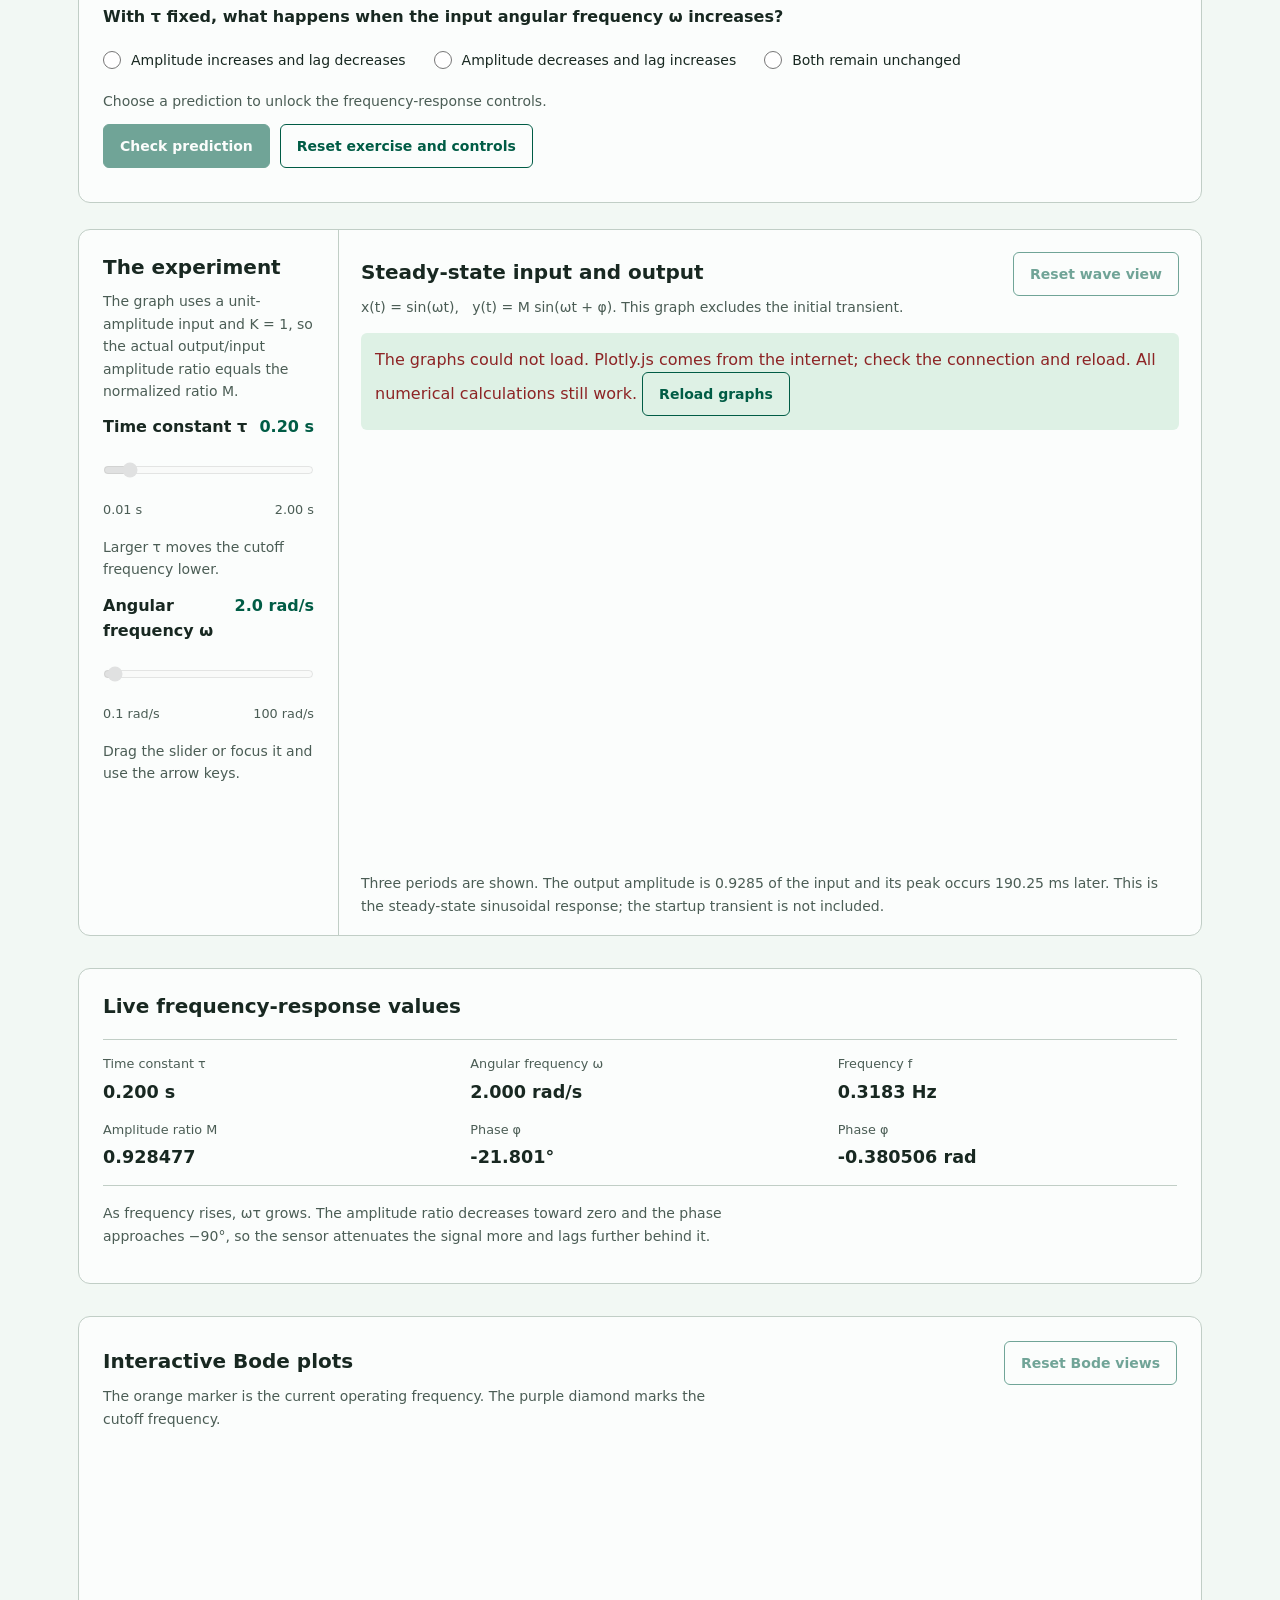
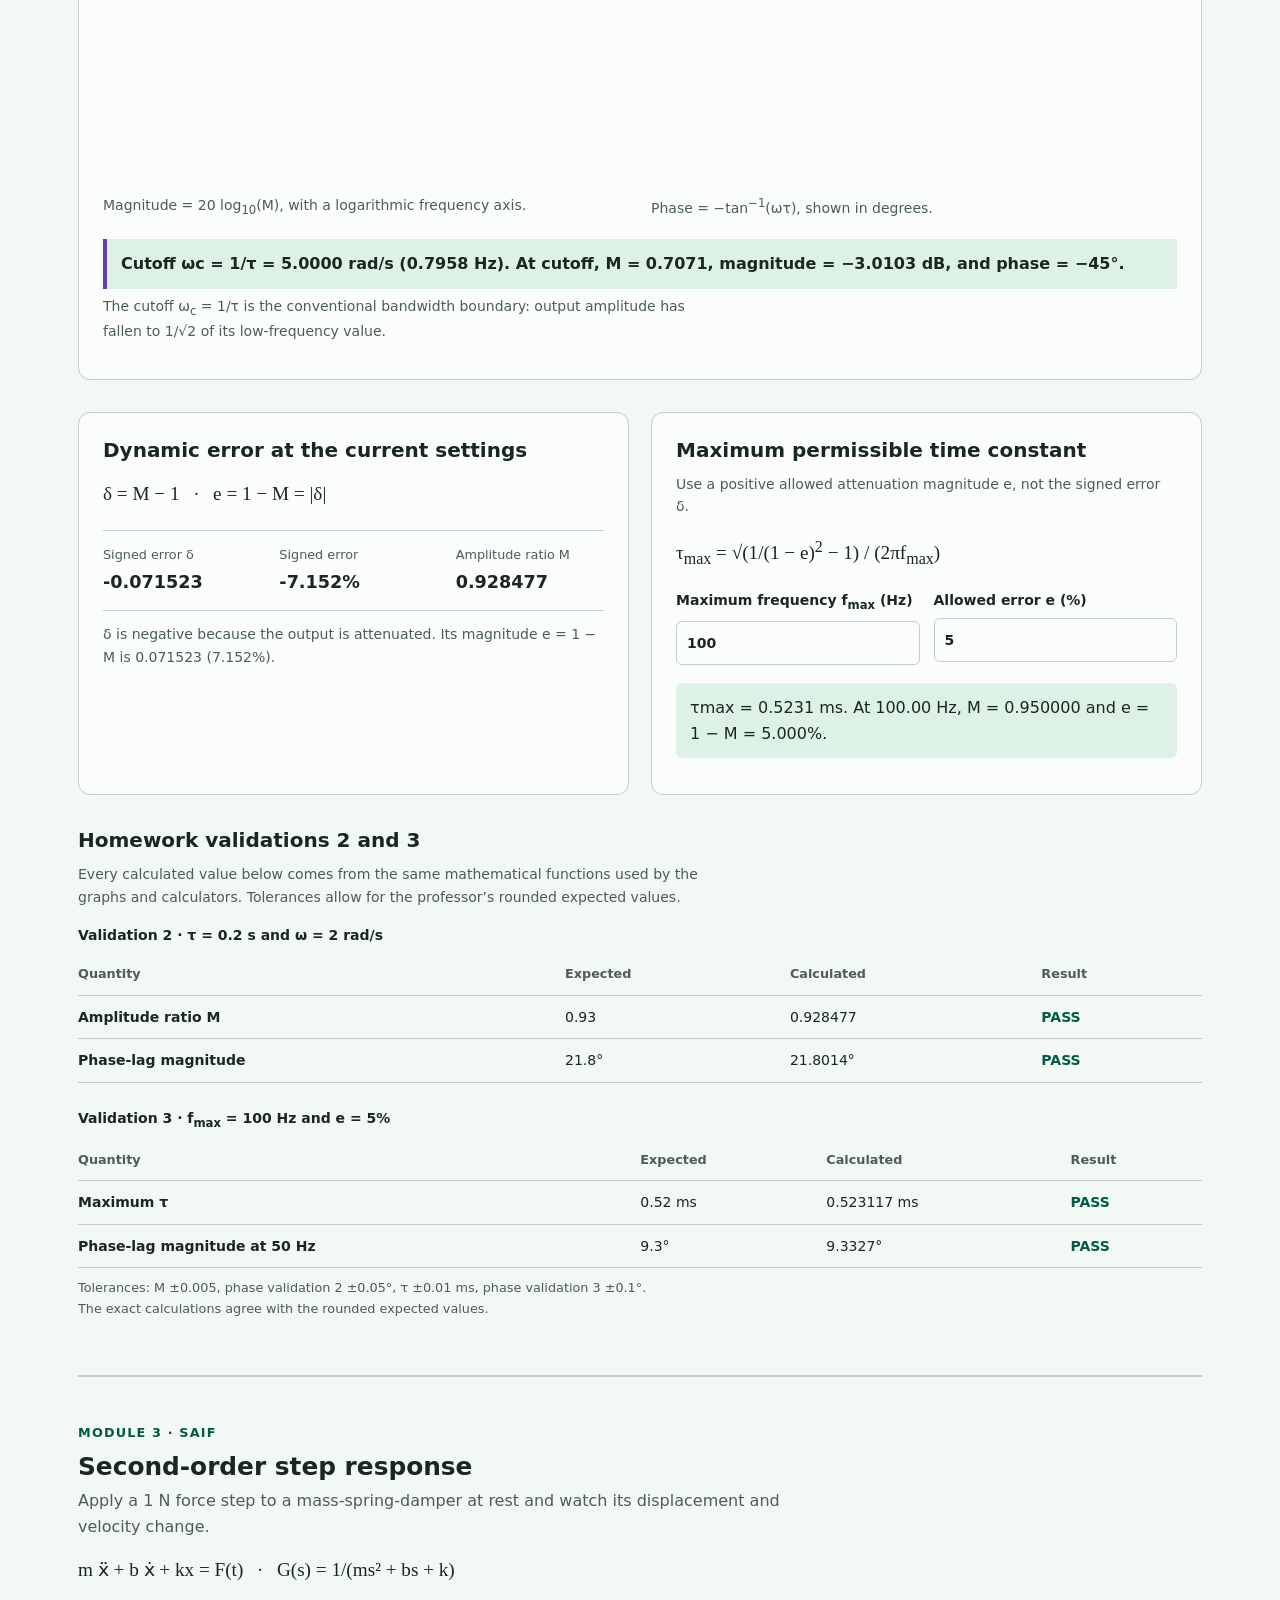
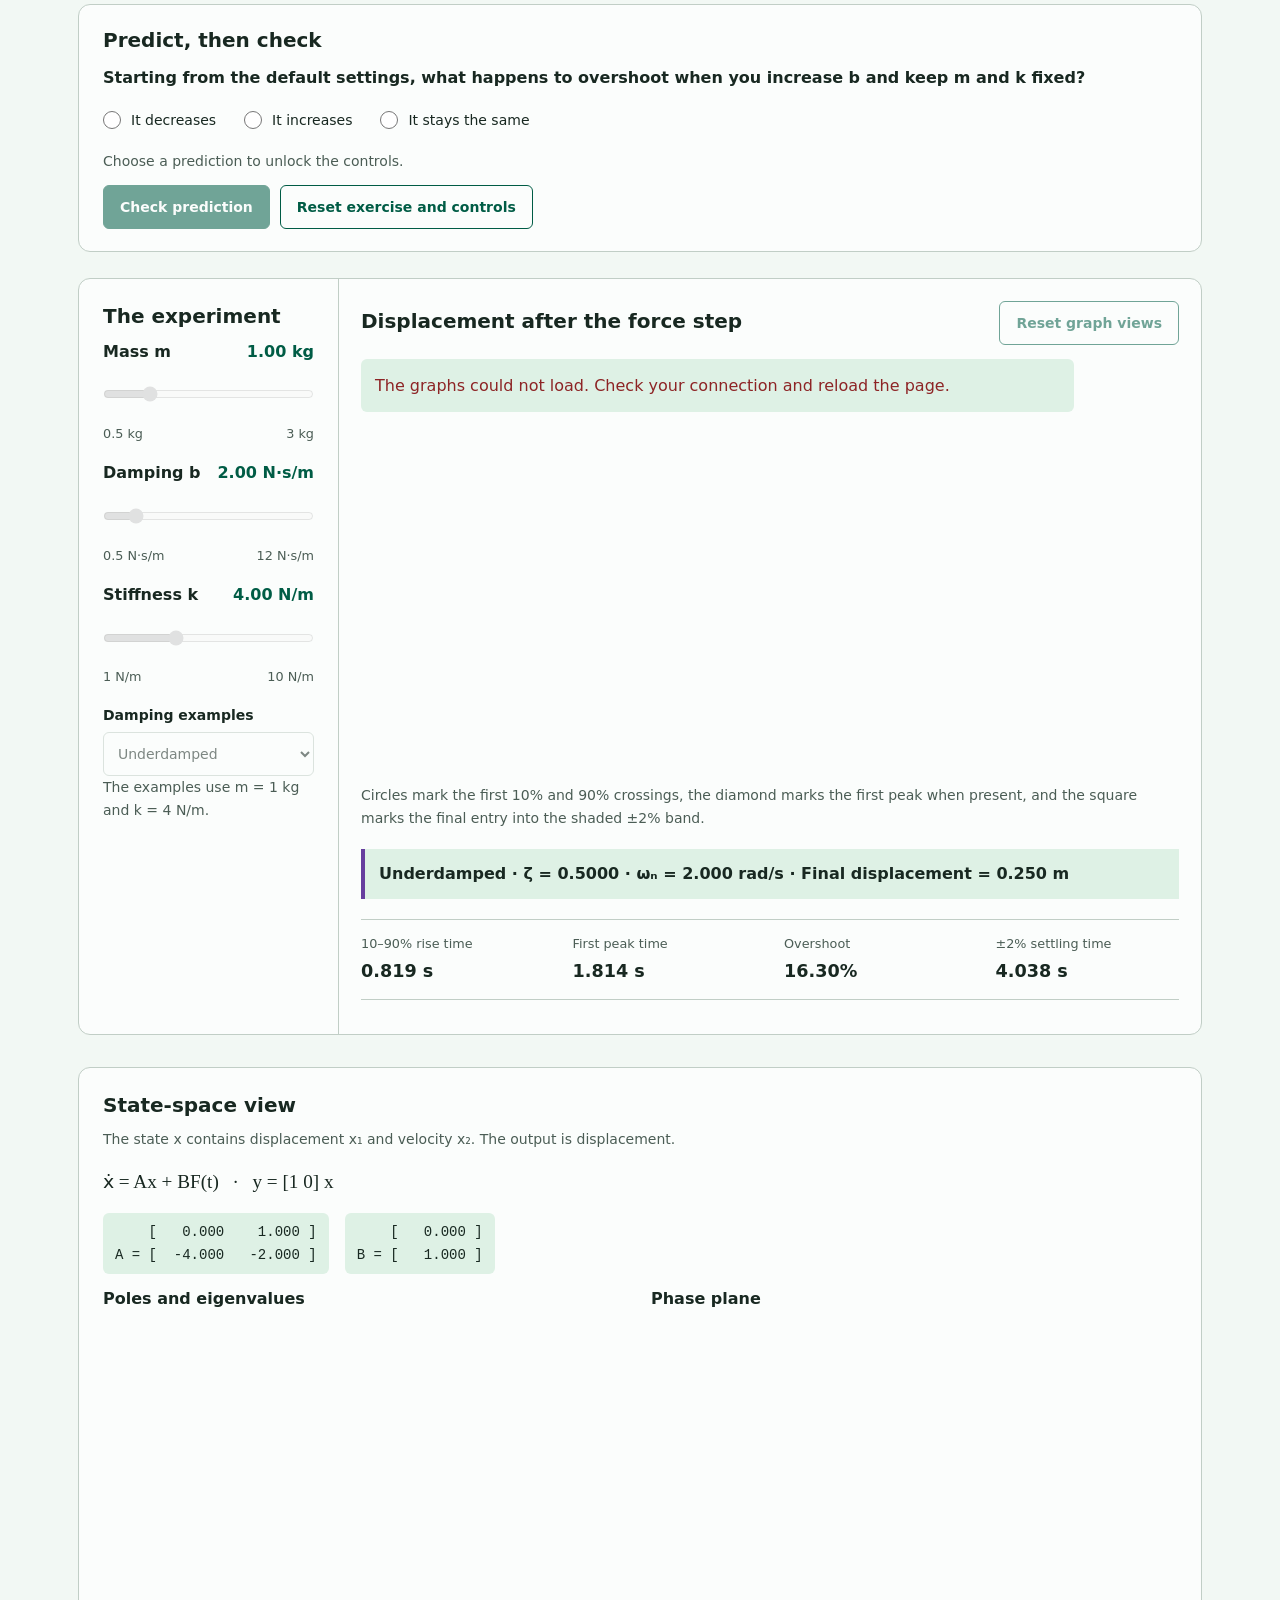
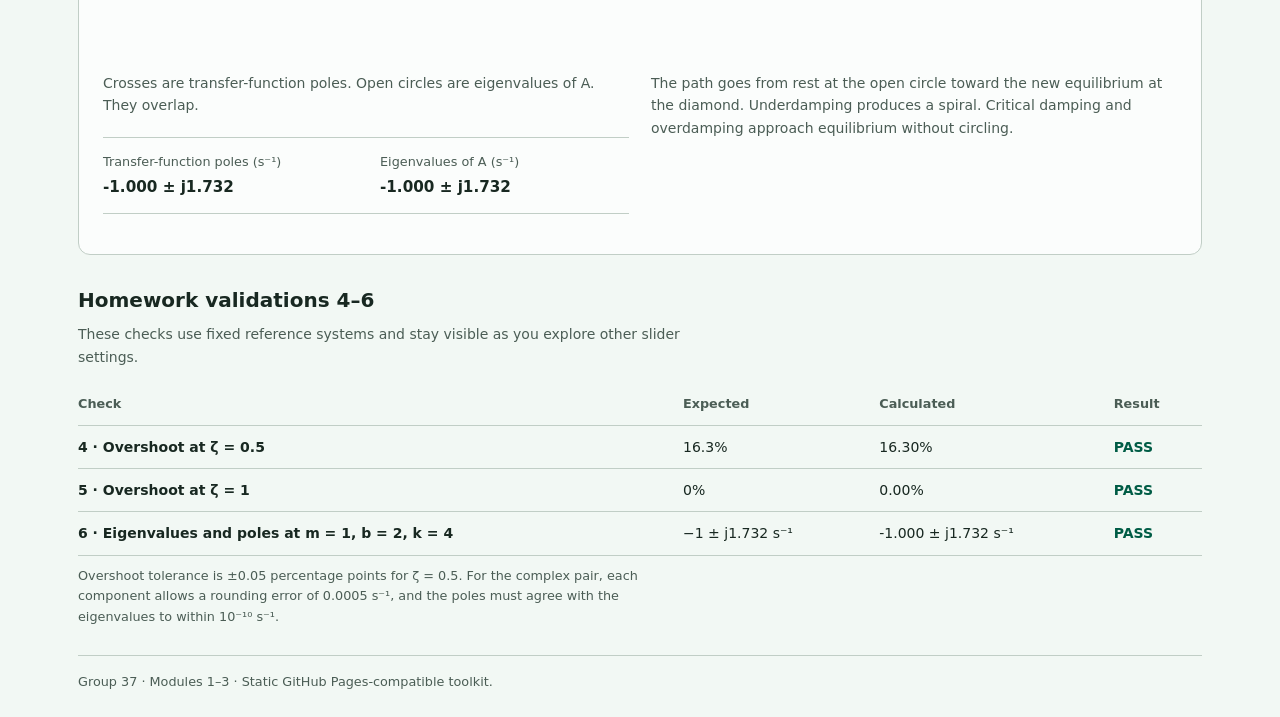
==== commit e73ab65a: "Implement Module 3 second-order response explorer" ====
--- a/index.html
+++ b/index.html
@@ -3,25 +3,28 @@
 <head>
   <meta charset="UTF-8">
   <meta name="viewport" content="width=device-width, initial-scale=1.0">
-  <meta name="description" content="Explore first-order sensor time and frequency responses, Bode plots, phase lag, and dynamic error.">
+  <meta name="description" content="Explore first-order sensor dynamics and second-order mass-spring-damper step responses.">
   <title>Dynamic characteristics toolkit | Group 37</title>
   <link rel="stylesheet" href="css/styles.css">
   <script defer src="https://cdn.plot.ly/plotly-4.1.1.min.js" charset="utf-8"></script>
   <script defer src="js/models/first-order.js"></script>
   <script defer src="js/models/frequency-response.js"></script>
+  <script defer src="js/models/second-order.js"></script>
   <script defer src="js/plotting.js"></script>
   <script defer src="js/module1.js"></script>
   <script defer src="js/module2.js"></script>
+  <script defer src="js/module3.js"></script>
 </head>
 <body>
   <main>
     <header>
       <div class="eyebrow">ENCS4380 · Group 37</div>
       <h1>Dynamic characteristics interactive toolkit</h1>
-      <p class="muted">Explore first-order sensor behavior in the time and frequency domains. Make a prediction, then investigate the equations visually.</p>
+      <p class="muted">Explore first-order sensor dynamics and second-order step responses. Make a prediction, then investigate the equations visually.</p>
       <nav class="module-nav" aria-label="Toolkit modules">
         <a href="#module1">Module 1 · Time response</a>
         <a href="#module2">Module 2 · Frequency response</a>
+        <a href="#module3">Module 3 · Second-order response</a>
       </nav>
     </header>
 
@@ -317,7 +320,120 @@
       </section>
     </section>
 
-    <footer>Group 37 · Modules 1 and 2 · Static GitHub Pages-compatible toolkit.</footer>
+    <section id="module3" class="module-section" aria-labelledby="second-order-heading">
+      <div class="module-heading">
+        <div class="eyebrow">Module 3 · Saif</div>
+        <h2 id="second-order-heading">Second-order step response</h2>
+        <p class="muted">Apply a 1 N force step to a mass-spring-damper at rest and watch its displacement and velocity change.</p>
+        <p class="formula">m ẍ + b ẋ + kx = F(t) &nbsp; · &nbsp; G(s) = 1/(ms² + bs + k)</p>
+      </div>
+
+      <section class="prediction-panel" aria-labelledby="second-order-prediction-heading">
+        <h2 id="second-order-prediction-heading">Predict, then check</h2>
+        <fieldset id="second-order-predictions" class="prediction-choices">
+          <legend>Starting from the default settings, what happens to overshoot when you increase b and keep m and k fixed?</legend>
+          <label class="choice"><input type="radio" name="second-order-prediction" value="decreases"> It decreases</label>
+          <label class="choice"><input type="radio" name="second-order-prediction" value="increases"> It increases</label>
+          <label class="choice"><input type="radio" name="second-order-prediction" value="same"> It stays the same</label>
+        </fieldset>
+        <p id="second-order-prediction-status" class="small muted" role="status">Choose a prediction to unlock the controls.</p>
+        <div class="prediction-actions">
+          <button id="second-order-check" type="button" disabled>Check prediction</button>
+          <button id="second-order-reset" class="secondary" type="button">Reset exercise and controls</button>
+        </div>
+      </section>
+
+      <section class="workspace" aria-label="Mass-spring-damper experiment">
+        <div class="controls">
+          <h2>The experiment</h2>
+          <div class="control-heading">
+            <label for="second-order-mass">Mass m</label>
+            <output id="second-order-mass-value" for="second-order-mass">1.00 kg</output>
+          </div>
+          <input id="second-order-mass" type="range" min="0.5" max="3" step="0.05" value="1" disabled>
+          <div class="range-labels" aria-hidden="true"><span>0.5 kg</span><span>3 kg</span></div>
+          <div class="control-heading">
+            <label for="second-order-damping">Damping b</label>
+            <output id="second-order-damping-value" for="second-order-damping">2.00 N·s/m</output>
+          </div>
+          <input id="second-order-damping" type="range" min="0.5" max="12" step="0.05" value="2" disabled>
+          <div class="range-labels" aria-hidden="true"><span>0.5 N·s/m</span><span>12 N·s/m</span></div>
+          <div class="control-heading">
+            <label for="second-order-stiffness">Stiffness k</label>
+            <output id="second-order-stiffness-value" for="second-order-stiffness">4.00 N/m</output>
+          </div>
+          <input id="second-order-stiffness" type="range" min="1" max="10" step="0.05" value="4" disabled>
+          <div class="range-labels" aria-hidden="true"><span>1 N/m</span><span>10 N/m</span></div>
+          <label class="field-label" for="second-order-preset">Damping examples</label>
+          <select id="second-order-preset" disabled aria-describedby="second-order-preset-note">
+            <option value="" disabled>Custom settings</option>
+            <option value="2" selected>Underdamped</option>
+            <option value="4">Critically damped</option>
+            <option value="8">Overdamped</option>
+          </select>
+          <p class="control-note" id="second-order-preset-note">The examples use m = 1 kg and k = 4 N/m.</p>
+        </div>
+
+        <div class="chart-panel">
+          <div class="chart-heading">
+            <h2>Displacement after the force step</h2>
+            <button id="second-order-reset-plots" class="secondary" type="button" disabled>Reset graph views</button>
+          </div>
+          <p id="second-order-chart-status" class="chart-status" role="status">Loading the graphs…</p>
+          <figure>
+            <div id="second-order-step-plot" class="second-order-plot" role="img" aria-label="Second-order step response with timing markers" aria-describedby="second-order-step-caption"></div>
+            <figcaption id="second-order-step-caption">Circles mark the first 10% and 90% crossings, the diamond marks the first peak when present, and the square marks the final entry into the shaded ±2% band.</figcaption>
+          </figure>
+          <p id="second-order-regime" class="cutoff-note"></p>
+          <dl class="metrics">
+            <div><dt>10–90% rise time</dt><dd id="second-order-rise">—</dd></div>
+            <div><dt>First peak time</dt><dd id="second-order-peak">—</dd></div>
+            <div><dt>Overshoot</dt><dd id="second-order-overshoot">—</dd></div>
+            <div><dt>±2% settling time</dt><dd id="second-order-settle">—</dd></div>
+          </dl>
+        </div>
+      </section>
+
+      <section class="diagnostic-section" aria-labelledby="state-space-heading">
+        <h2 id="state-space-heading">State-space view</h2>
+        <p class="small muted">The state x contains displacement x₁ and velocity x₂. The output is displacement.</p>
+        <p class="formula">ẋ = Ax + BF(t) &nbsp; · &nbsp; y = [1 0] x</p>
+        <div class="state-matrices">
+          <pre id="second-order-matrix-a" aria-label="State matrix A"></pre>
+          <pre id="second-order-matrix-b" aria-label="Input vector B"></pre>
+        </div>
+        <div class="state-plot-grid">
+          <figure>
+            <h3>Poles and eigenvalues</h3>
+            <div id="second-order-poles-plot" class="second-order-plot" role="img" aria-label="Transfer-function poles and state matrix eigenvalues in the s-plane" aria-describedby="second-order-poles-caption"></div>
+            <figcaption id="second-order-poles-caption">Crosses are transfer-function poles. Open circles are eigenvalues of A. They overlap.</figcaption>
+            <dl class="metrics">
+              <div><dt>Transfer-function poles (s⁻¹)</dt><dd id="second-order-poles">—</dd></div>
+              <div><dt>Eigenvalues of A (s⁻¹)</dt><dd id="second-order-eigenvalues">—</dd></div>
+            </dl>
+          </figure>
+          <figure>
+            <h3>Phase plane</h3>
+            <div id="second-order-phase-plot" class="second-order-plot" role="img" aria-label="Velocity versus displacement during the step response" aria-describedby="second-order-phase-caption"></div>
+            <figcaption id="second-order-phase-caption">The path goes from rest at the open circle toward the new equilibrium at the diamond. Underdamping produces a spiral. Critical damping and overdamping approach equilibrium without circling.</figcaption>
+          </figure>
+        </div>
+      </section>
+
+      <section class="validation-section" aria-labelledby="second-order-validation-heading">
+        <h2 id="second-order-validation-heading">Homework validations 4–6</h2>
+        <p class="small muted">These checks use fixed reference systems and stay visible as you explore other slider settings.</p>
+        <div class="table-scroll">
+          <table>
+            <thead><tr><th scope="col">Check</th><th scope="col">Expected</th><th scope="col">Calculated</th><th scope="col">Result</th></tr></thead>
+            <tbody id="second-order-validation-rows"></tbody>
+          </table>
+        </div>
+        <p class="tolerance">Overshoot tolerance is ±0.05 percentage points for ζ = 0.5. For the complex pair, each component allows a rounding error of 0.0005 s⁻¹, and the poles must agree with the eigenvalues to within 10⁻¹⁰ s⁻¹.</p>
+      </section>
+    </section>
+
+    <footer>Group 37 · Modules 1–3 · Static GitHub Pages-compatible toolkit.</footer>
   </main>
 </body>
 </html>
--- a/css/styles.css
+++ b/css/styles.css
@@ -150,3 +150,19 @@
       #frequency-wave-plot { height: 360px; }
       #bode-magnitude-plot, #bode-phase-plot { height: 320px; }
     }
+
+    .second-order-plot { width: 100%; height: 360px; }
+    .state-plot-grid { display: grid; grid-template-columns: repeat(2, minmax(0, 1fr)); gap: 22px; }
+    .state-plot-grid figure { min-width: 0; }
+    .state-plot-grid h3 { margin: 0; font-size: 1rem; }
+    .state-matrices { display: flex; flex-wrap: wrap; gap: 8px 16px; }
+    .state-matrices pre { margin: 0; padding: 8px 12px; border-radius: 6px; background: var(--tint); font-size: 0.875rem; }
+    .state-plot-grid .metrics dd { font-size: 0.95rem; }
+    #second-order-validation-rows th { white-space: normal; }
+
+    @media (max-width: 800px) {
+      .state-plot-grid { grid-template-columns: 1fr; }
+    }
+    @media (max-width: 480px) {
+      .second-order-plot { height: 320px; }
+    }
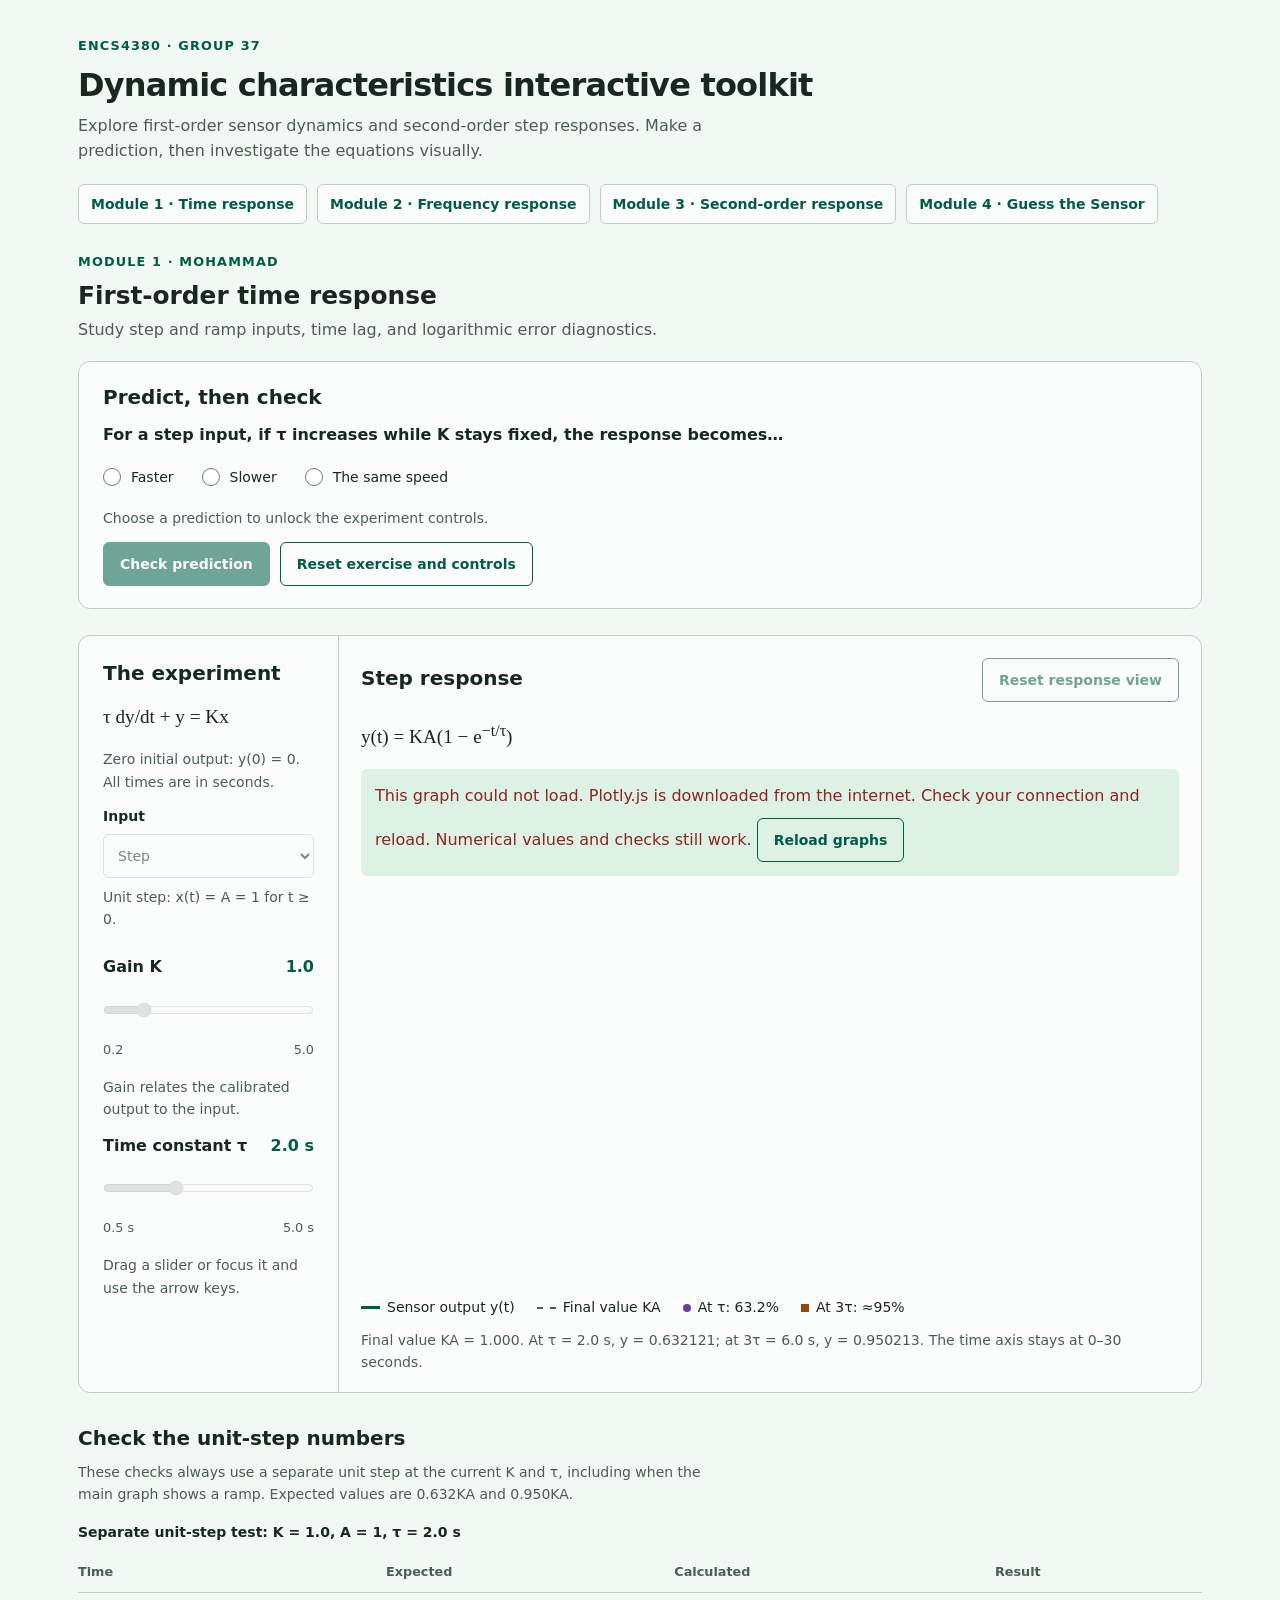
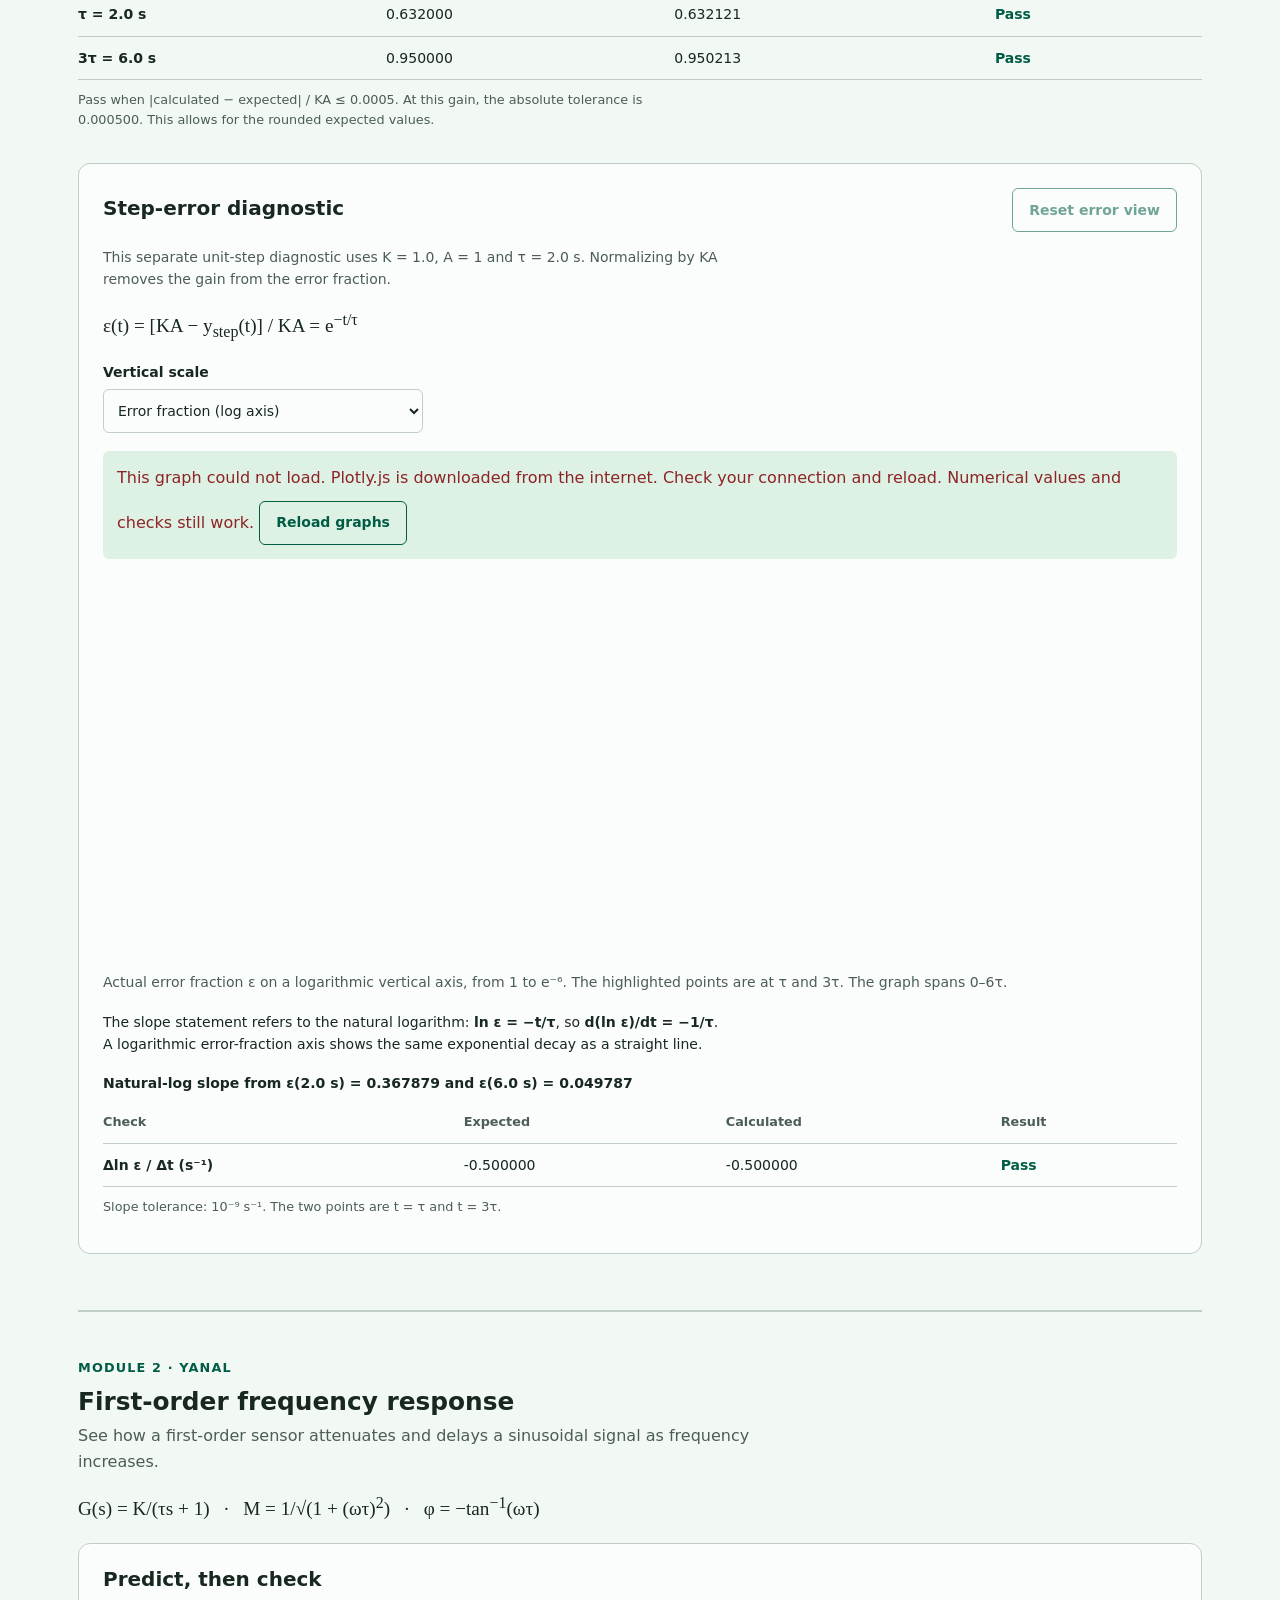
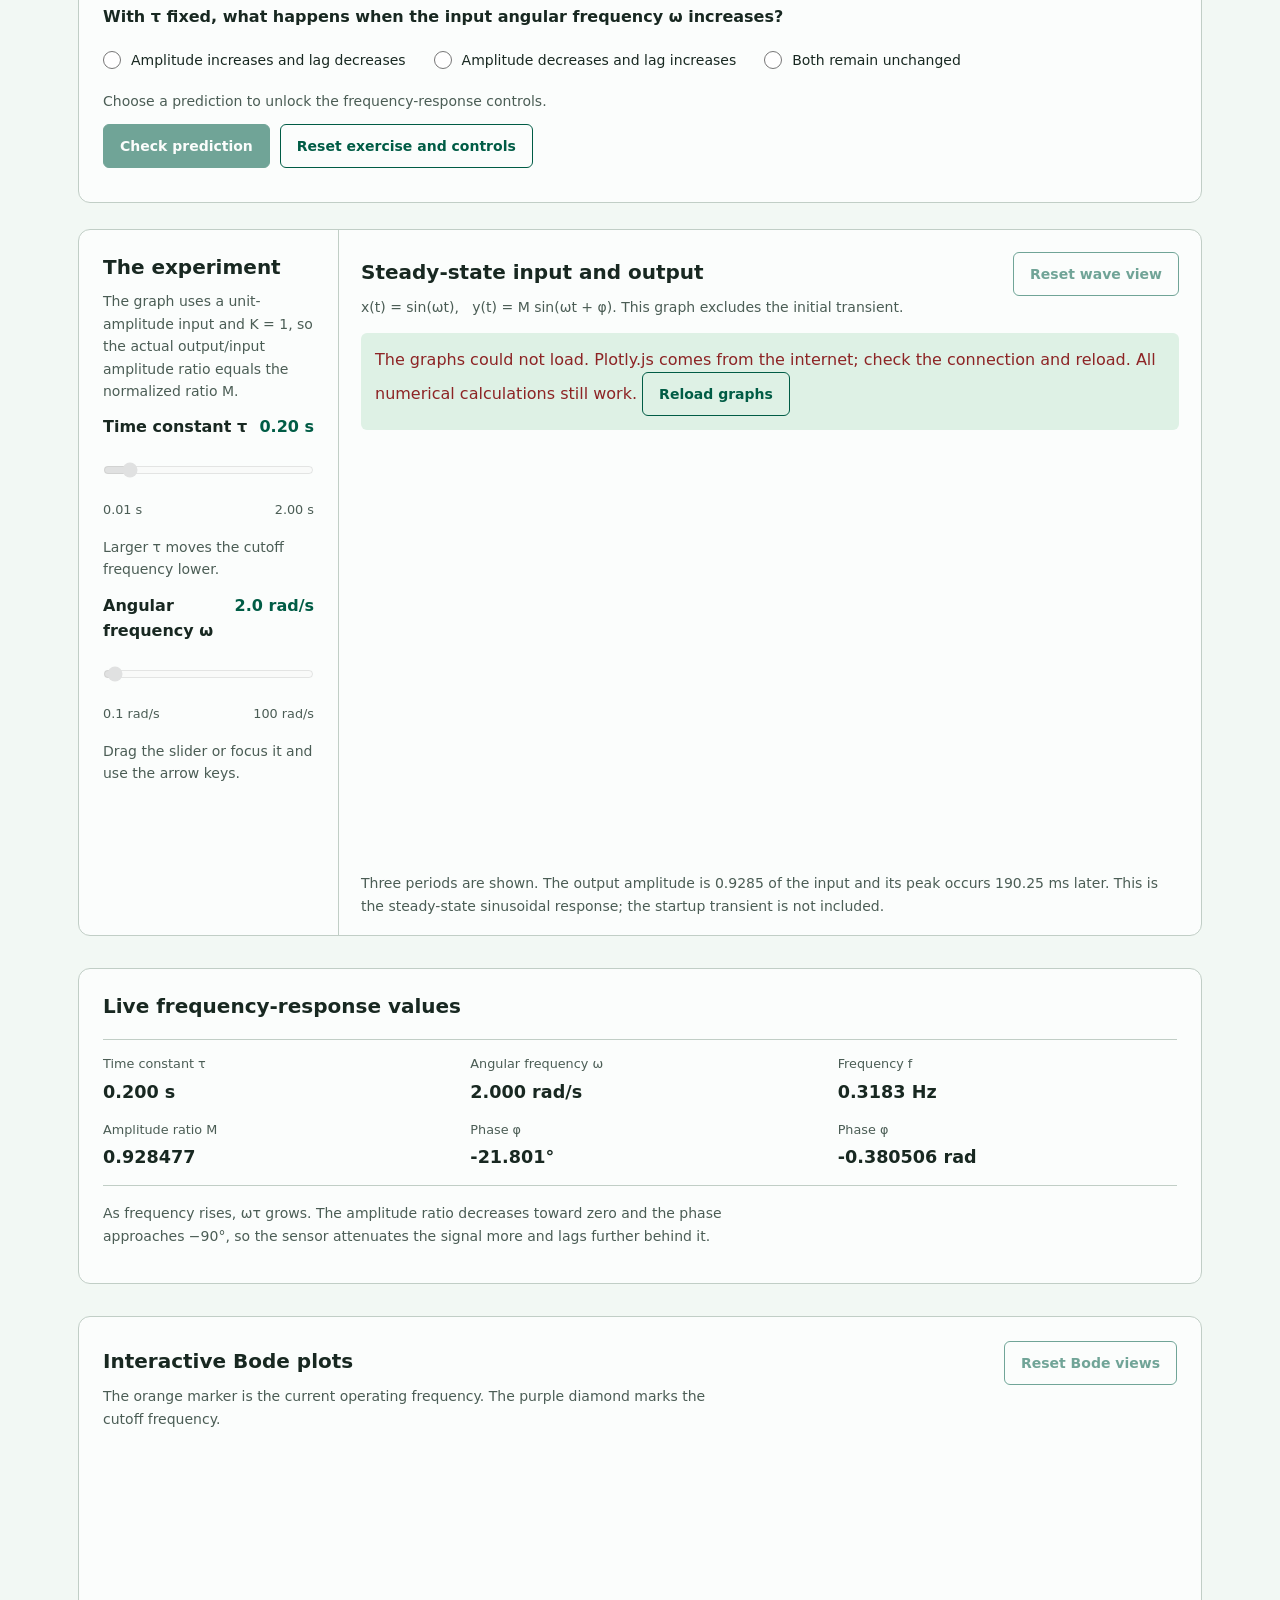
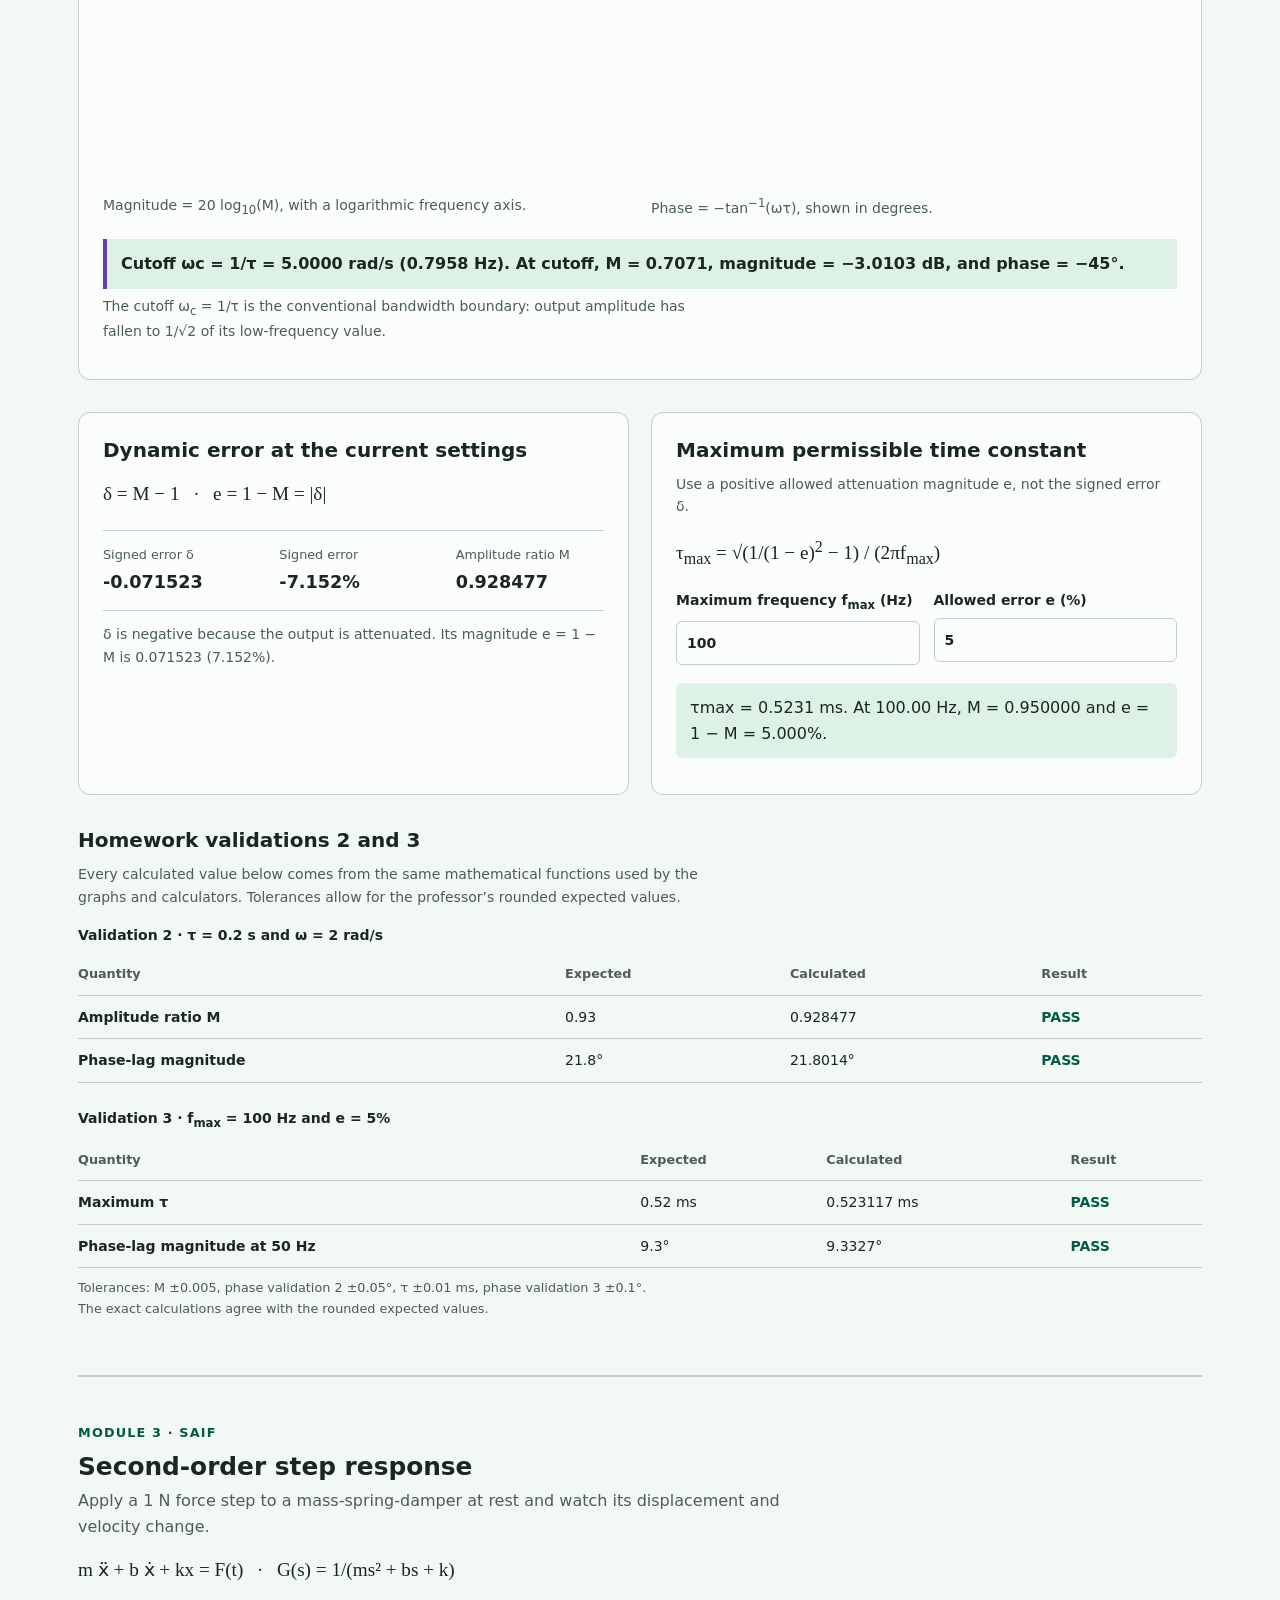
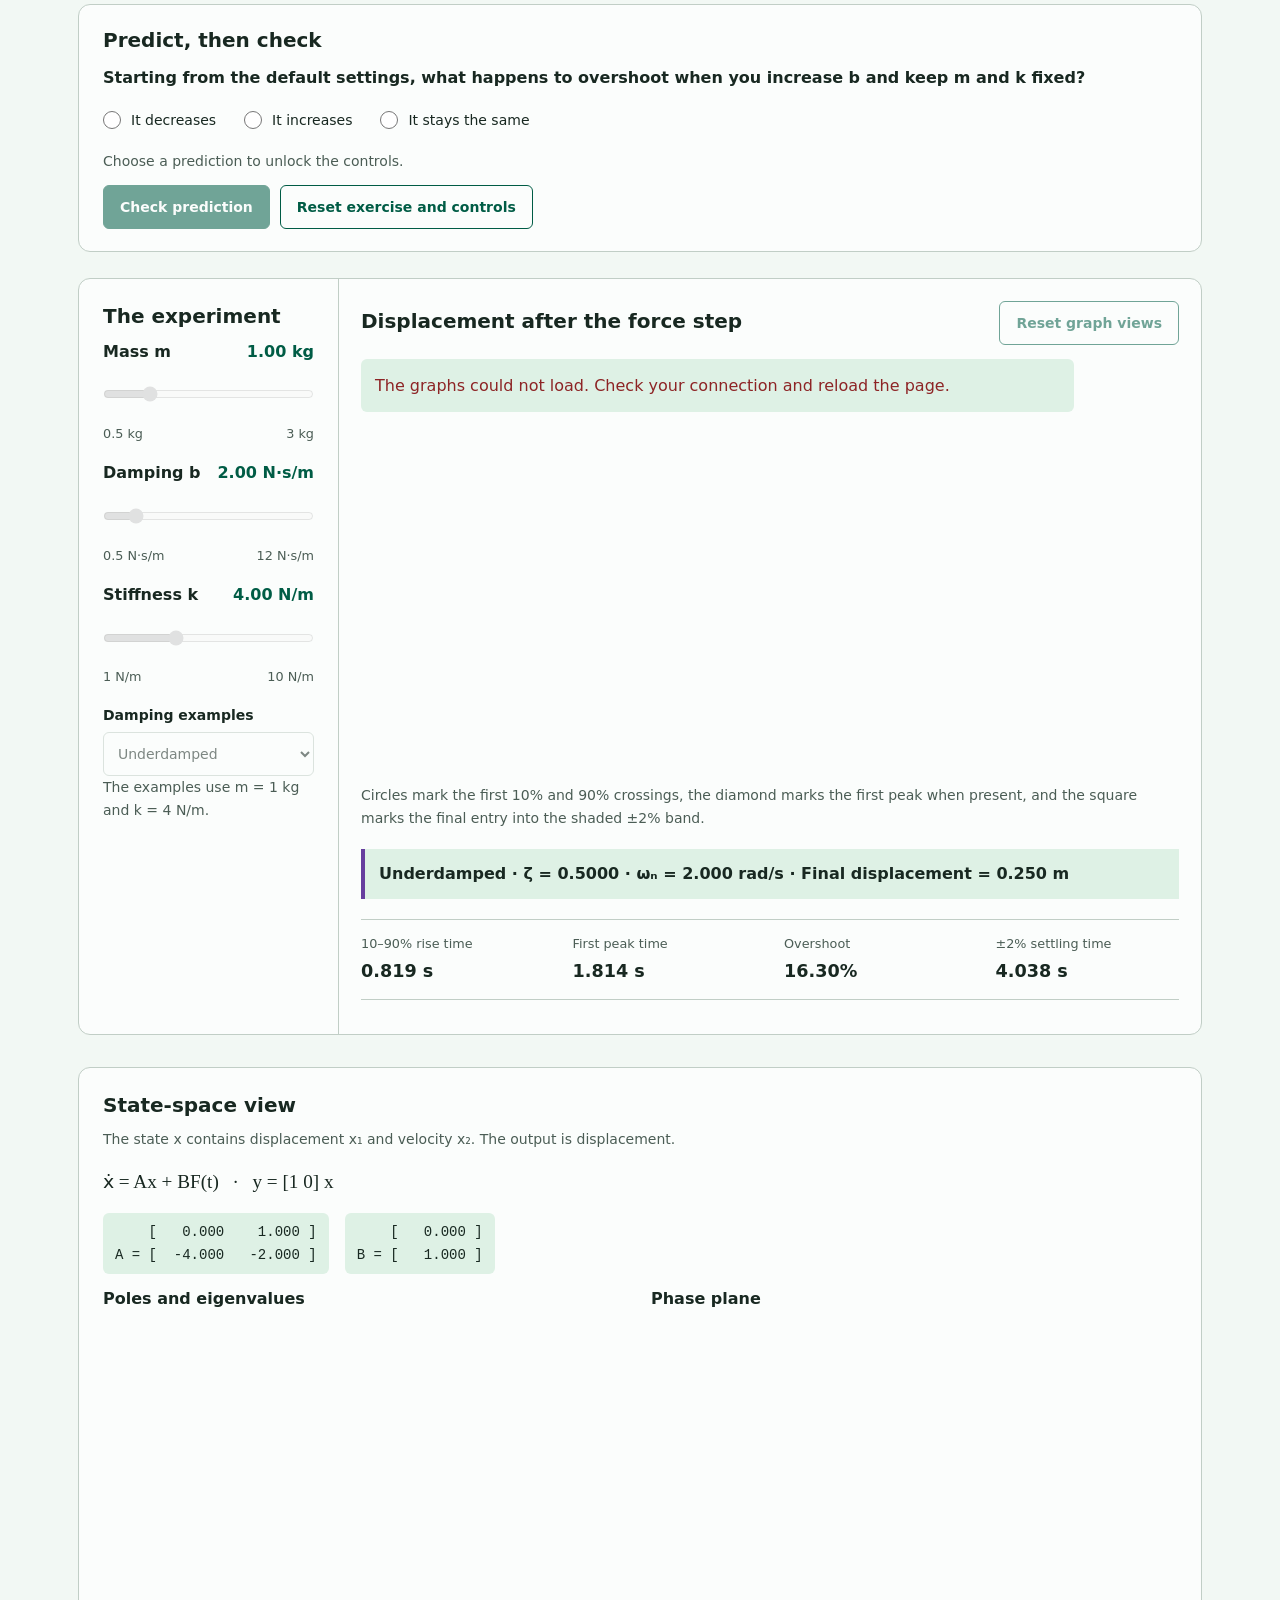
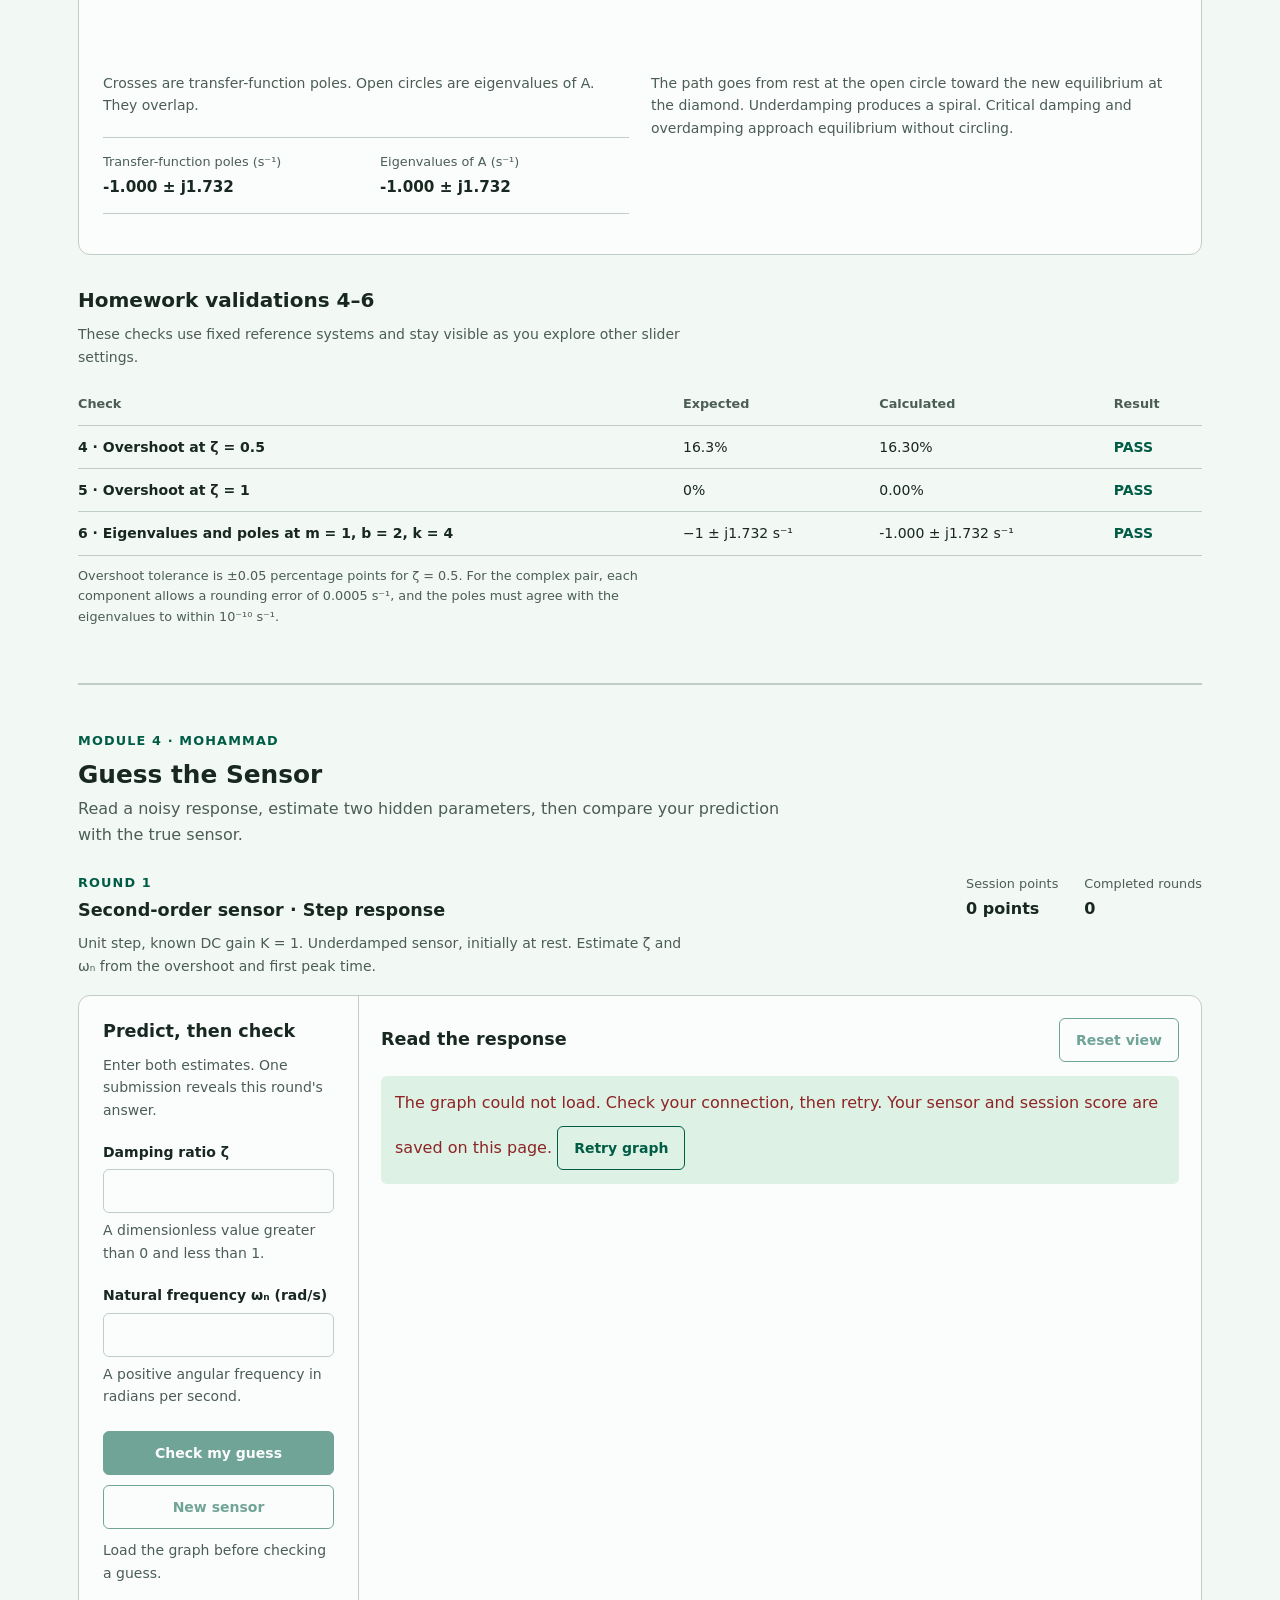
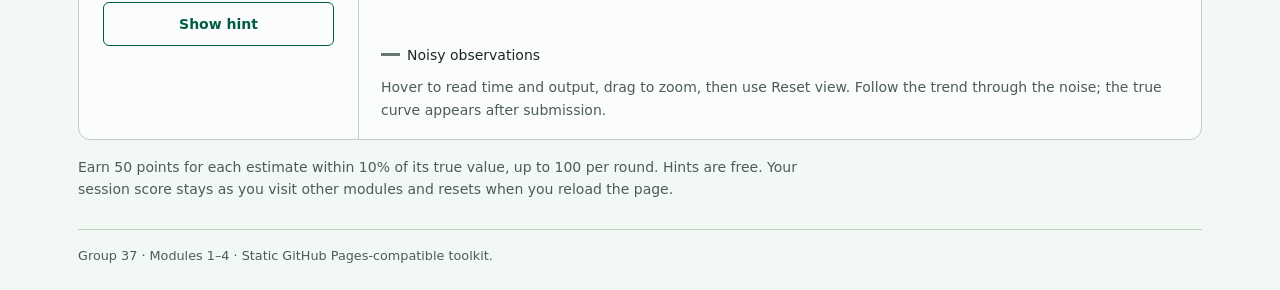
==== commit db2cb3c2: "Implement Module 4 Guess the Sensor challenge" ====
--- a/index.html
+++ b/index.html
@@ -3,17 +3,19 @@
 <head>
   <meta charset="UTF-8">
   <meta name="viewport" content="width=device-width, initial-scale=1.0">
-  <meta name="description" content="Explore first-order sensor dynamics and second-order mass-spring-damper step responses.">
+  <meta name="description" content="Explore first-order sensor dynamics, second-order step responses, and a Guess the Sensor parameter challenge.">
   <title>Dynamic characteristics toolkit | Group 37</title>
   <link rel="stylesheet" href="css/styles.css">
   <script defer src="https://cdn.plot.ly/plotly-4.1.1.min.js" charset="utf-8"></script>
   <script defer src="js/models/first-order.js"></script>
   <script defer src="js/models/frequency-response.js"></script>
   <script defer src="js/models/second-order.js"></script>
+  <script defer src="js/models/sensor-challenge.js"></script>
   <script defer src="js/plotting.js"></script>
   <script defer src="js/module1.js"></script>
   <script defer src="js/module2.js"></script>
   <script defer src="js/module3.js"></script>
+  <script defer src="js/module4.js"></script>
 </head>
 <body>
   <main>
@@ -25,6 +27,7 @@
         <a href="#module1">Module 1 · Time response</a>
         <a href="#module2">Module 2 · Frequency response</a>
         <a href="#module3">Module 3 · Second-order response</a>
+        <a href="#module4">Module 4 · Guess the Sensor</a>
       </nav>
     </header>
 
@@ -433,7 +436,88 @@
       </section>
     </section>
 
-    <footer>Group 37 · Modules 1–3 · Static GitHub Pages-compatible toolkit.</footer>
+    <section id="module4" class="module-section" aria-labelledby="challenge-heading">
+      <div class="module-heading">
+        <div class="eyebrow">Module 4 · Mohammad</div>
+        <h2 id="challenge-heading">Guess the Sensor</h2>
+        <p class="muted">Read a noisy response, estimate two hidden parameters, then compare your prediction with the true sensor.</p>
+      </div>
+
+      <div class="challenge-round-header">
+        <div>
+          <p id="challenge-round-number" class="eyebrow">Round 1</p>
+          <h3 id="challenge-round-label">Preparing your sensor</h3>
+        </div>
+        <dl class="challenge-session" aria-label="Session progress">
+          <div><dt>Session points</dt><dd id="challenge-score">0 / 0</dd></div>
+          <div><dt>Completed rounds</dt><dd id="challenge-completed">0</dd></div>
+        </dl>
+      </div>
+      <p id="challenge-conditions" class="control-note">The input conditions will appear with the first response.</p>
+
+      <div class="workspace challenge-workspace">
+        <div class="chart-panel">
+          <div class="chart-heading">
+            <h3 id="challenge-graph-heading">Read the response</h3>
+            <button id="challenge-reset-view" type="button" class="secondary" disabled>Reset view</button>
+          </div>
+          <div id="challenge-graph-status" class="chart-status" role="status" aria-live="polite">
+            <span id="challenge-graph-message">Loading your response graph…</span>
+            <button id="challenge-retry" type="button" class="secondary" hidden>Retry graph</button>
+          </div>
+          <figure>
+            <div id="challenge-plot" role="img" aria-label="Noisy sensor response to estimate" aria-describedby="challenge-caption"></div>
+            <div id="challenge-legend" class="legend" aria-label="Response graph key"></div>
+            <figcaption id="challenge-caption">Inspect the measurements to estimate the sensor. The true curve appears after you check your guess.</figcaption>
+          </figure>
+        </div>
+
+        <form id="challenge-form" class="controls" novalidate aria-labelledby="challenge-form-heading">
+          <h3 id="challenge-form-heading">Predict, then check</h3>
+          <p class="control-note">Enter both estimates. One submission reveals this round's answer.</p>
+          <div class="challenge-field">
+            <label id="challenge-label-1" class="field-label" for="challenge-estimate-1">First parameter</label>
+            <input id="challenge-estimate-1" name="challenge-estimate-1" type="number" step="any" inputmode="decimal" autocomplete="off" required aria-describedby="challenge-help-1 challenge-error-1" aria-invalid="false">
+            <p id="challenge-help-1" class="control-note">Use the curve to estimate this parameter.</p>
+            <p id="challenge-error-1" class="challenge-field-error"></p>
+          </div>
+          <div class="challenge-field">
+            <label id="challenge-label-2" class="field-label" for="challenge-estimate-2">Second parameter</label>
+            <input id="challenge-estimate-2" name="challenge-estimate-2" type="number" step="any" inputmode="decimal" autocomplete="off" required aria-describedby="challenge-help-2 challenge-error-2" aria-invalid="false">
+            <p id="challenge-help-2" class="control-note">Use the curve to estimate this parameter.</p>
+            <p id="challenge-error-2" class="challenge-field-error"></p>
+          </div>
+          <div class="challenge-actions">
+            <button id="challenge-check" type="submit" disabled>Check my guess</button>
+            <button id="challenge-next" type="button" class="secondary" disabled>New sensor</button>
+          </div>
+          <p id="challenge-form-status" class="control-note" role="status" aria-live="polite">Your graph must load before you can check a guess.</p>
+          <button id="challenge-hint-button" type="button" class="secondary" aria-expanded="false" aria-controls="challenge-hint">Show hint</button>
+          <p id="challenge-hint" class="challenge-hint" hidden></p>
+        </form>
+      </div>
+
+      <p class="challenge-scoring-note">Earn 50 points for each estimate within 10% of its true value, up to 100 per round. Hints are free. Your session score stays as you visit other modules and resets when you reload the page.</p>
+
+      <section id="challenge-results" class="challenge-results" aria-labelledby="challenge-results-heading" hidden>
+        <div class="challenge-result-heading">
+          <h3 id="challenge-results-heading" tabindex="-1">Your prediction and the true sensor</h3>
+          <p id="challenge-round-score"></p>
+        </div>
+        <div class="table-scroll" tabindex="0" role="region" aria-label="Parameter comparison table">
+          <table>
+            <caption>Both parameters must be within 10% for full marks.</caption>
+            <thead>
+              <tr><th scope="col">Parameter</th><th scope="col">Your estimate</th><th scope="col">True value</th><th scope="col">Relative error</th><th scope="col">Result</th></tr>
+            </thead>
+            <tbody id="challenge-result-rows"></tbody>
+          </table>
+        </div>
+        <p id="challenge-explanation"></p>
+      </section>
+    </section>
+
+    <footer>Group 37 · Modules 1–4 · Static GitHub Pages-compatible toolkit.</footer>
   </main>
 </body>
 </html>
--- a/css/styles.css
+++ b/css/styles.css
@@ -166,3 +166,53 @@
     @media (max-width: 480px) {
       .second-order-plot { height: 320px; }
     }
+
+    /* Module 4 keeps its challenge state and presentation separate. */
+    #module4 h3 { margin: 0; font-size: 1.1rem; line-height: 1.35; }
+    #module4 .challenge-round-header { display: flex; justify-content: space-between; align-items: center; gap: 20px; margin: 26px 0 10px; }
+    #module4 .challenge-round-header .eyebrow { margin-bottom: 5px; }
+    #module4 .challenge-session { display: flex; flex-wrap: wrap; gap: 10px 26px; margin: 0; font-variant-numeric: tabular-nums; }
+    #module4 .challenge-session dt { color: var(--muted); font-size: 0.8rem; }
+    #module4 .challenge-session dd { margin: 2px 0 0; font-weight: 600; }
+    #module4 .challenge-workspace { grid-template-columns: 280px minmax(0, 1fr); grid-template-areas: "estimates graph"; margin-top: 18px; }
+    #module4 .challenge-workspace .chart-panel { grid-area: graph; }
+    #module4 .challenge-workspace .controls { grid-area: estimates; min-width: 0; }
+    #module4 .challenge-workspace .controls > .control-note { margin-top: 10px; }
+    #module4 .challenge-field { margin-top: 20px; }
+    #module4 .challenge-field .control-note { margin: 6px 0 0; }
+    #module4 .challenge-field-error { margin: 6px 0 0; color: var(--error); font-size: 0.875rem; }
+    #module4 .challenge-field-error:empty { display: none; }
+    #module4 input[aria-invalid="true"] { border-color: var(--error); }
+    #module4 input[readonly] { background: var(--tint); }
+    #module4 .challenge-actions { display: grid; gap: 10px; margin-top: 24px; }
+    #challenge-form-status { margin: 12px 0 18px; }
+    #challenge-form-status:empty { display: none; }
+    #challenge-hint-button { width: 100%; }
+    #module4 .challenge-hint { margin: 12px 0 0; padding: 12px; border-radius: 6px; background: var(--tint); font-size: 0.875rem; overflow-wrap: anywhere; }
+    #challenge-plot { width: 100%; height: 440px; }
+    #challenge-retry { margin-top: 10px; }
+    #module4 .challenge-scoring-note { max-width: 85ch; margin: 16px 0 0; color: var(--muted); font-size: 0.875rem; }
+    #module4 .challenge-results { margin-top: 30px; padding: 24px; border: 1px solid var(--line); border-radius: 12px; background: var(--surface); min-width: 0; }
+    #module4 .challenge-result-heading { display: flex; align-items: baseline; justify-content: space-between; gap: 14px; }
+    #challenge-round-score { margin: 0; color: var(--accent); font-weight: 700; font-variant-numeric: tabular-nums; }
+    #module4 .challenge-results table { min-width: 520px; }
+    #module4 .challenge-results th { white-space: normal; }
+    #challenge-explanation { margin: 20px 0 0; }
+
+    @media (max-width: 800px) {
+      #module4 .challenge-workspace { grid-template-columns: minmax(0, 1fr); grid-template-areas: "graph" "estimates"; }
+      #module4 .challenge-workspace .controls { border: 0; border-top: 1px solid var(--line); }
+      #module4 .challenge-actions { grid-template-columns: 1fr 1fr; }
+      #challenge-hint-button { width: auto; }
+    }
+    @media (max-width: 480px) {
+      #module4 .challenge-round-header { align-items: flex-start; flex-direction: column; gap: 14px; }
+      #module4 .challenge-session { gap: 10px 30px; }
+      #module4 .challenge-workspace .chart-heading { flex-direction: row; align-items: center; }
+      #module4 .challenge-workspace .chart-heading button { flex-shrink: 0; padding-inline: 10px; }
+      #challenge-plot { height: 340px; }
+      #module4 .challenge-actions { grid-template-columns: 1fr; }
+      #challenge-hint-button { width: 100%; }
+      #module4 .challenge-results { padding: 18px 14px; }
+      #module4 .challenge-result-heading { flex-direction: column; gap: 8px; }
+    }
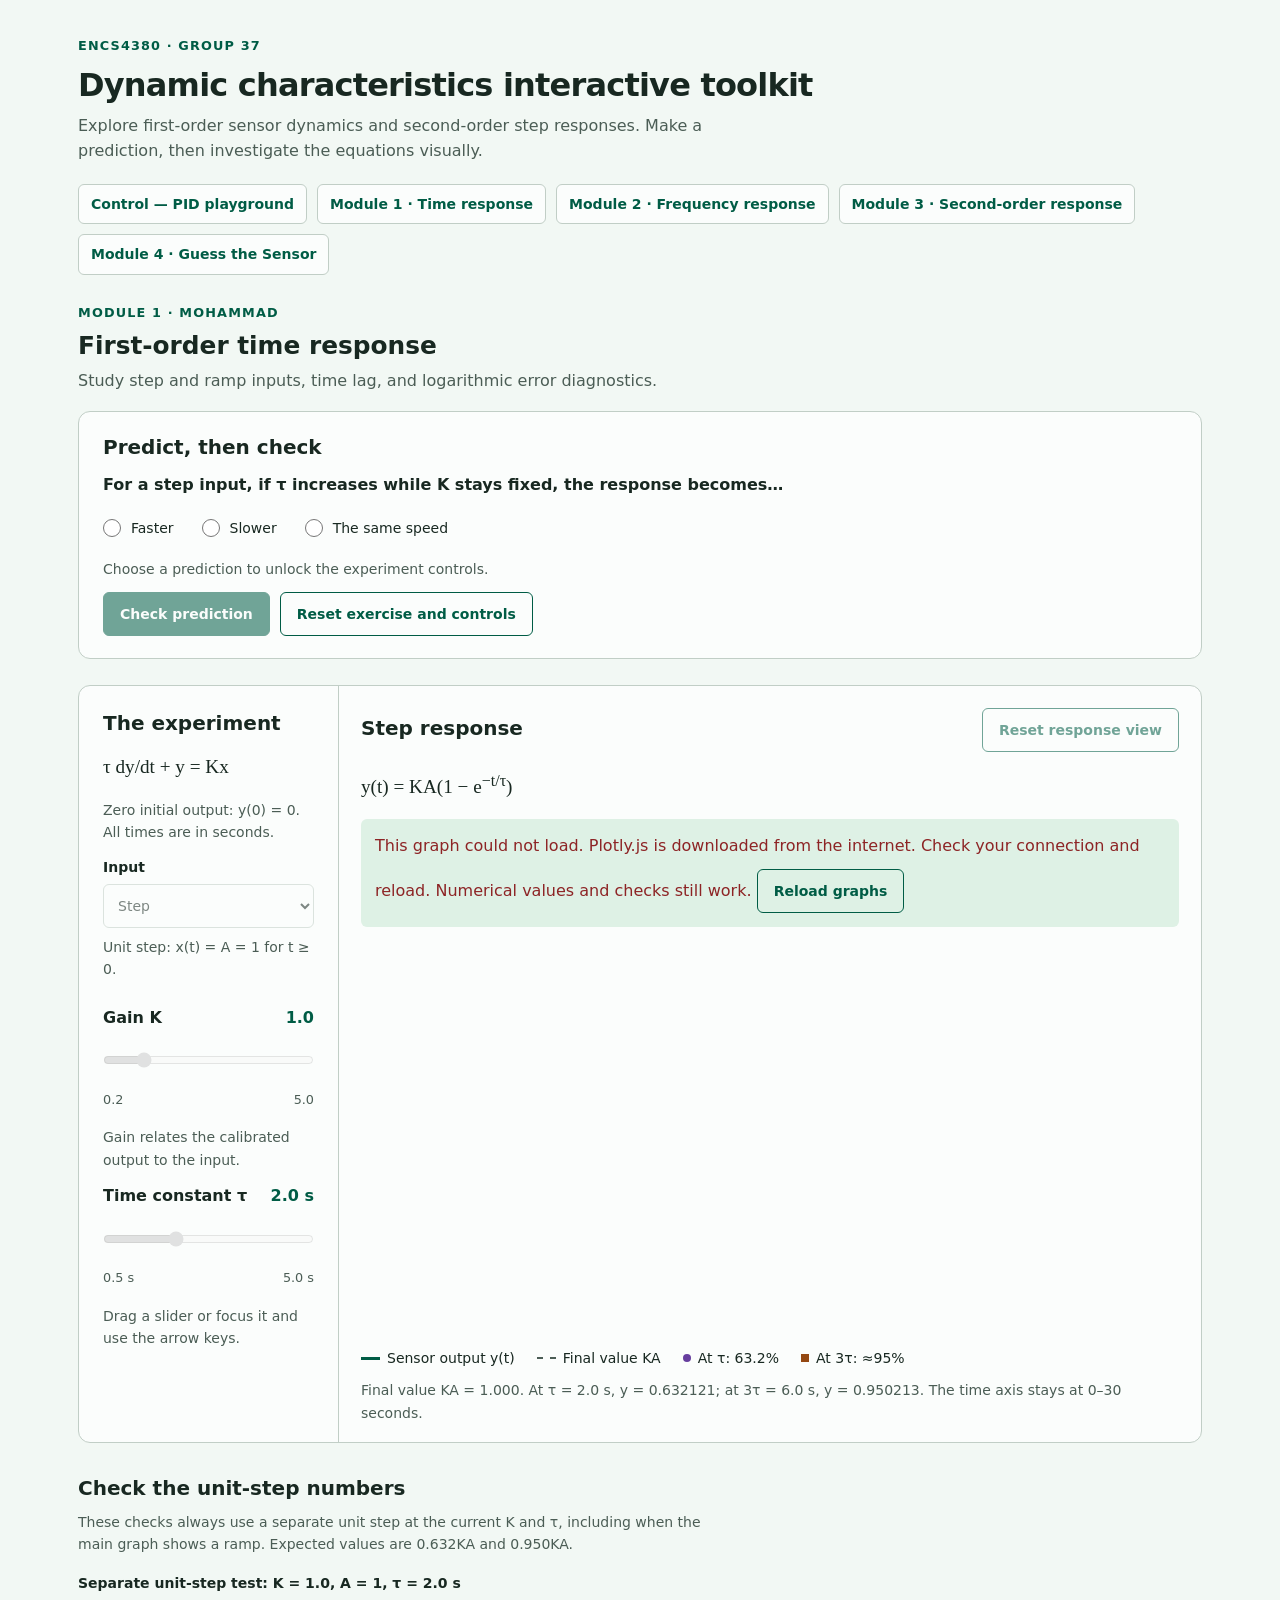
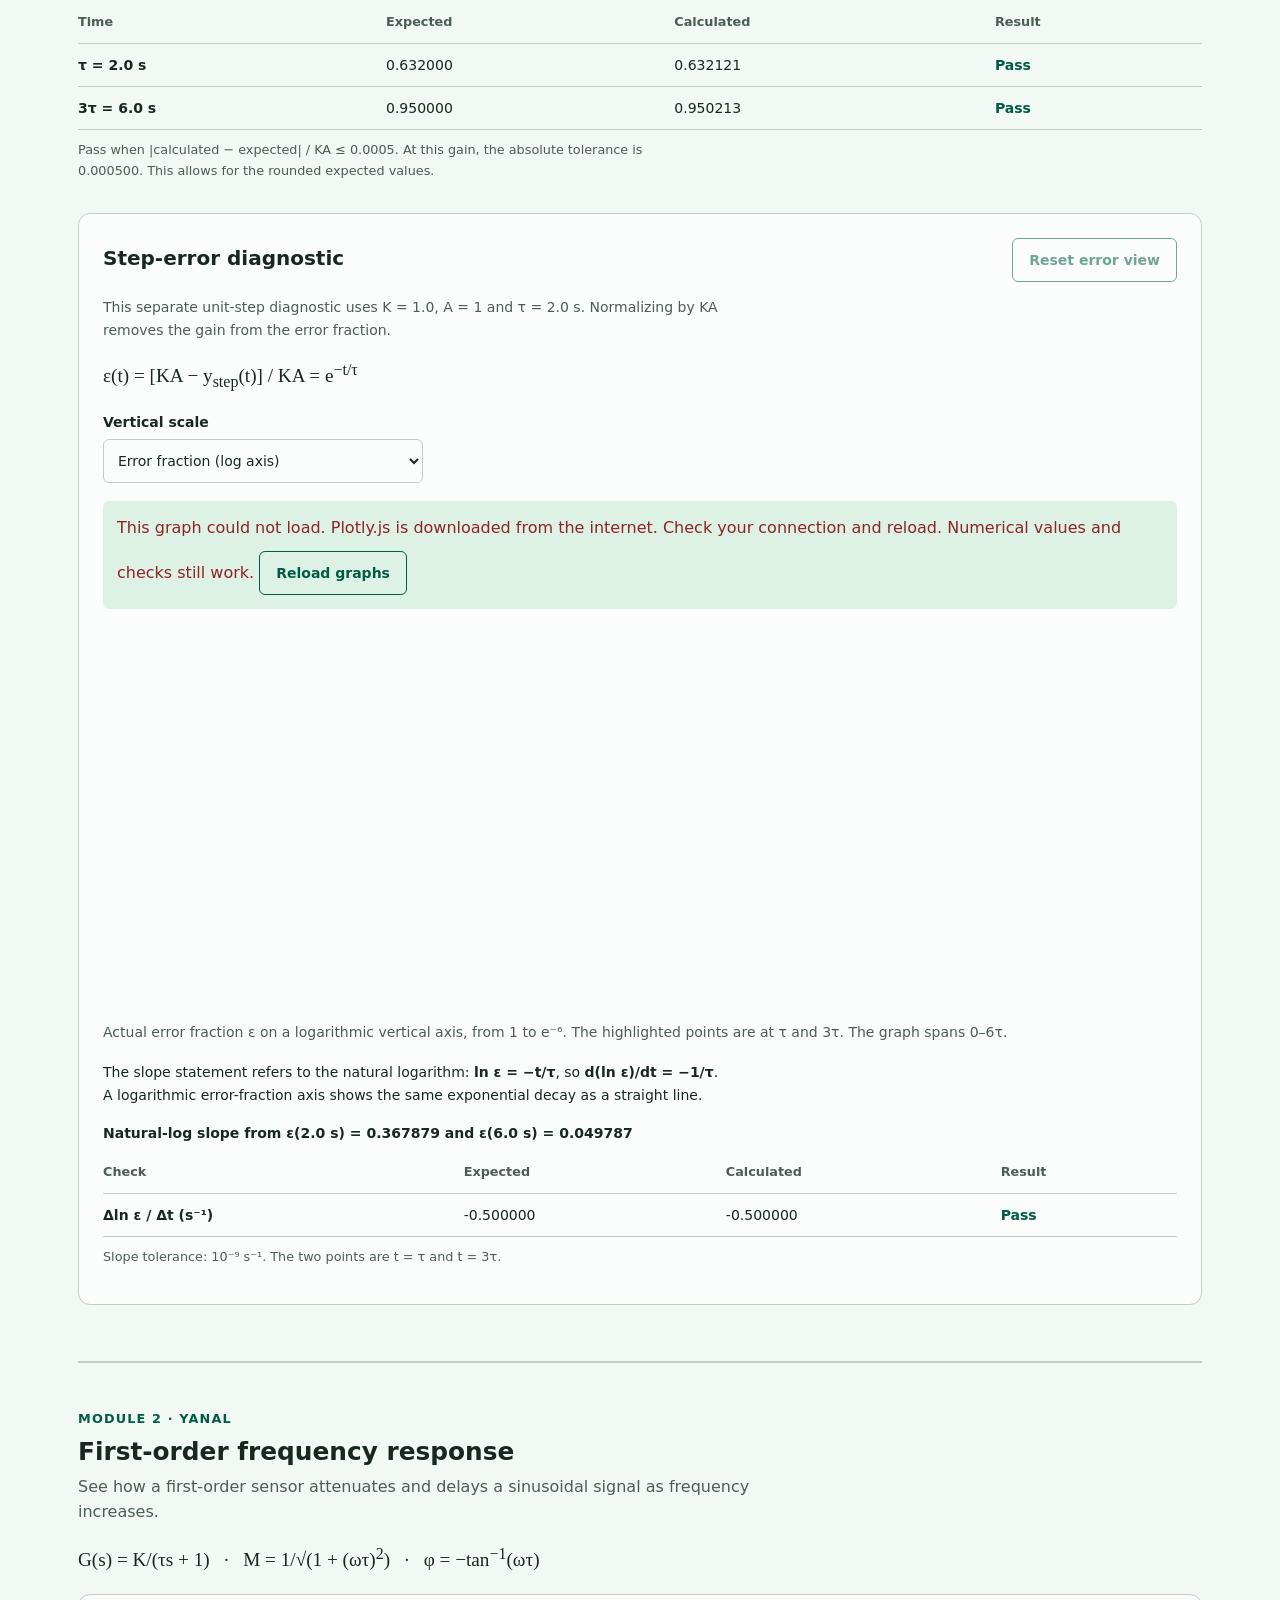
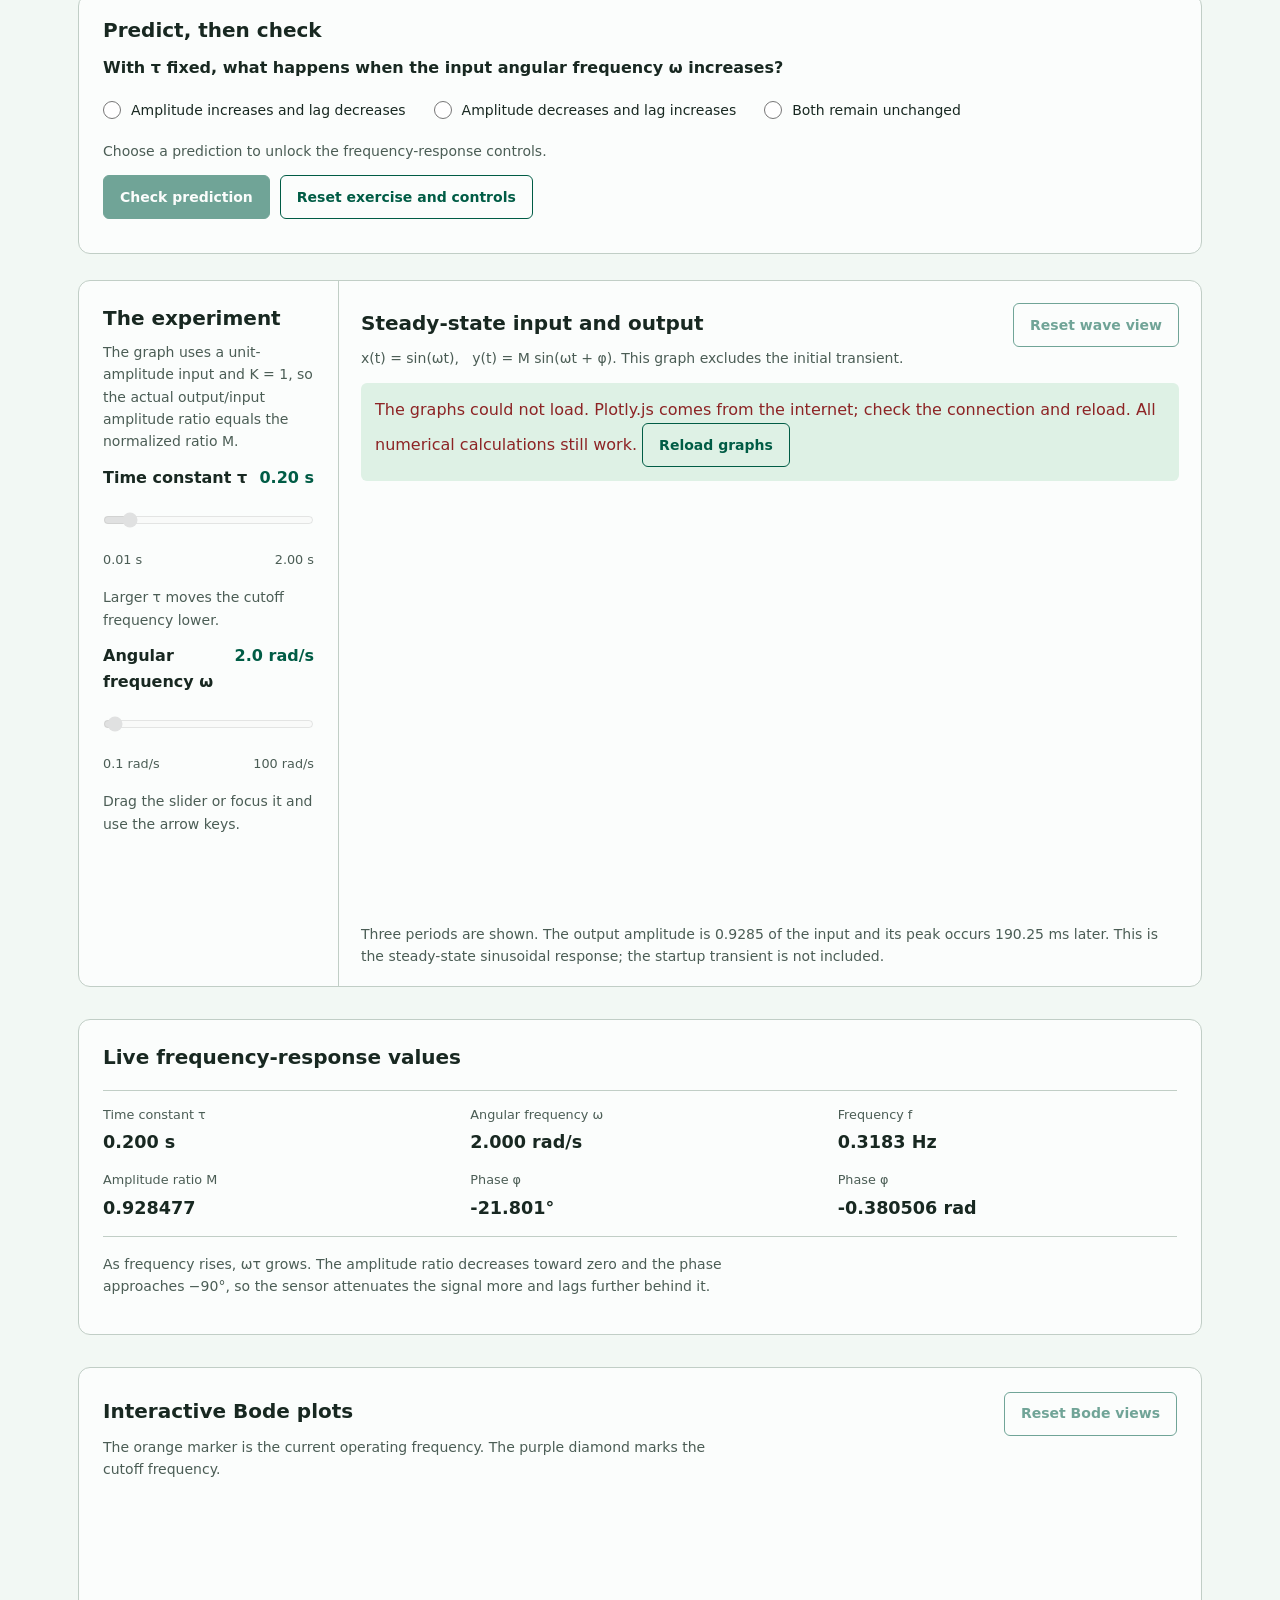
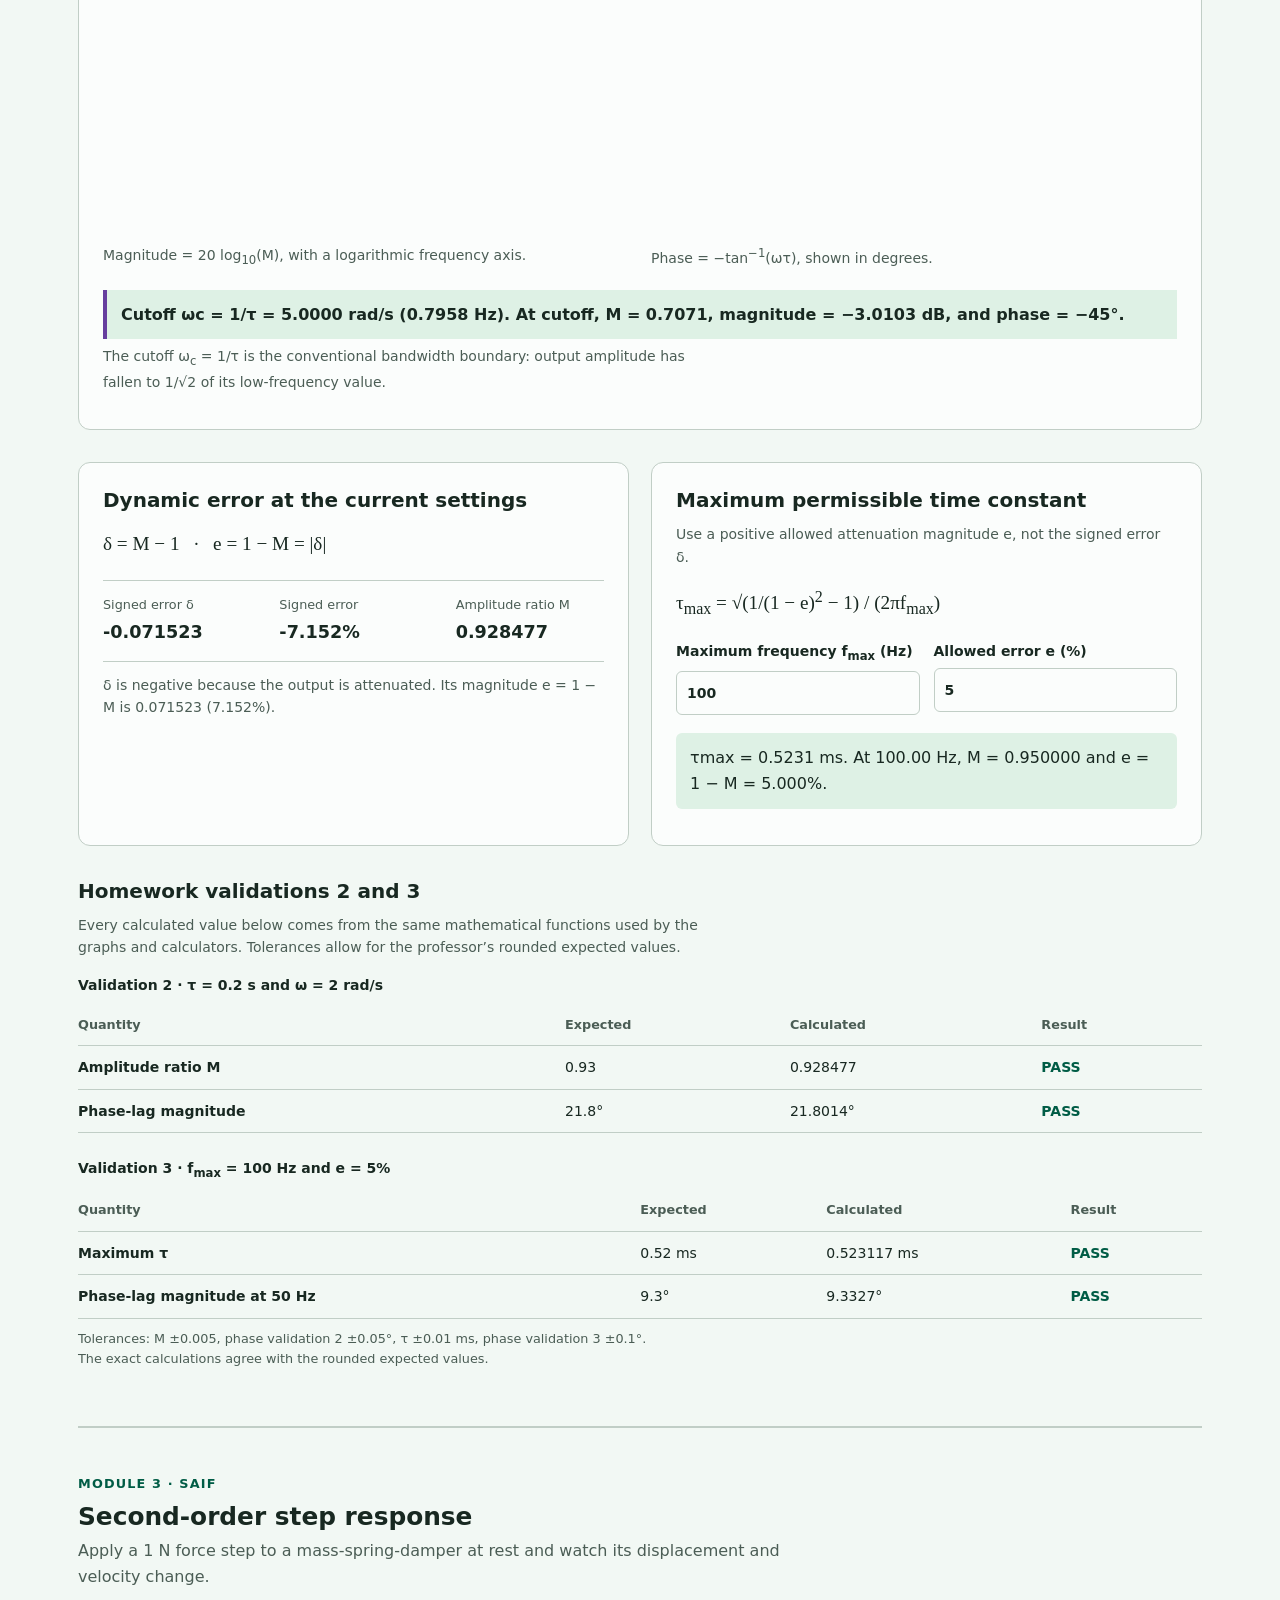
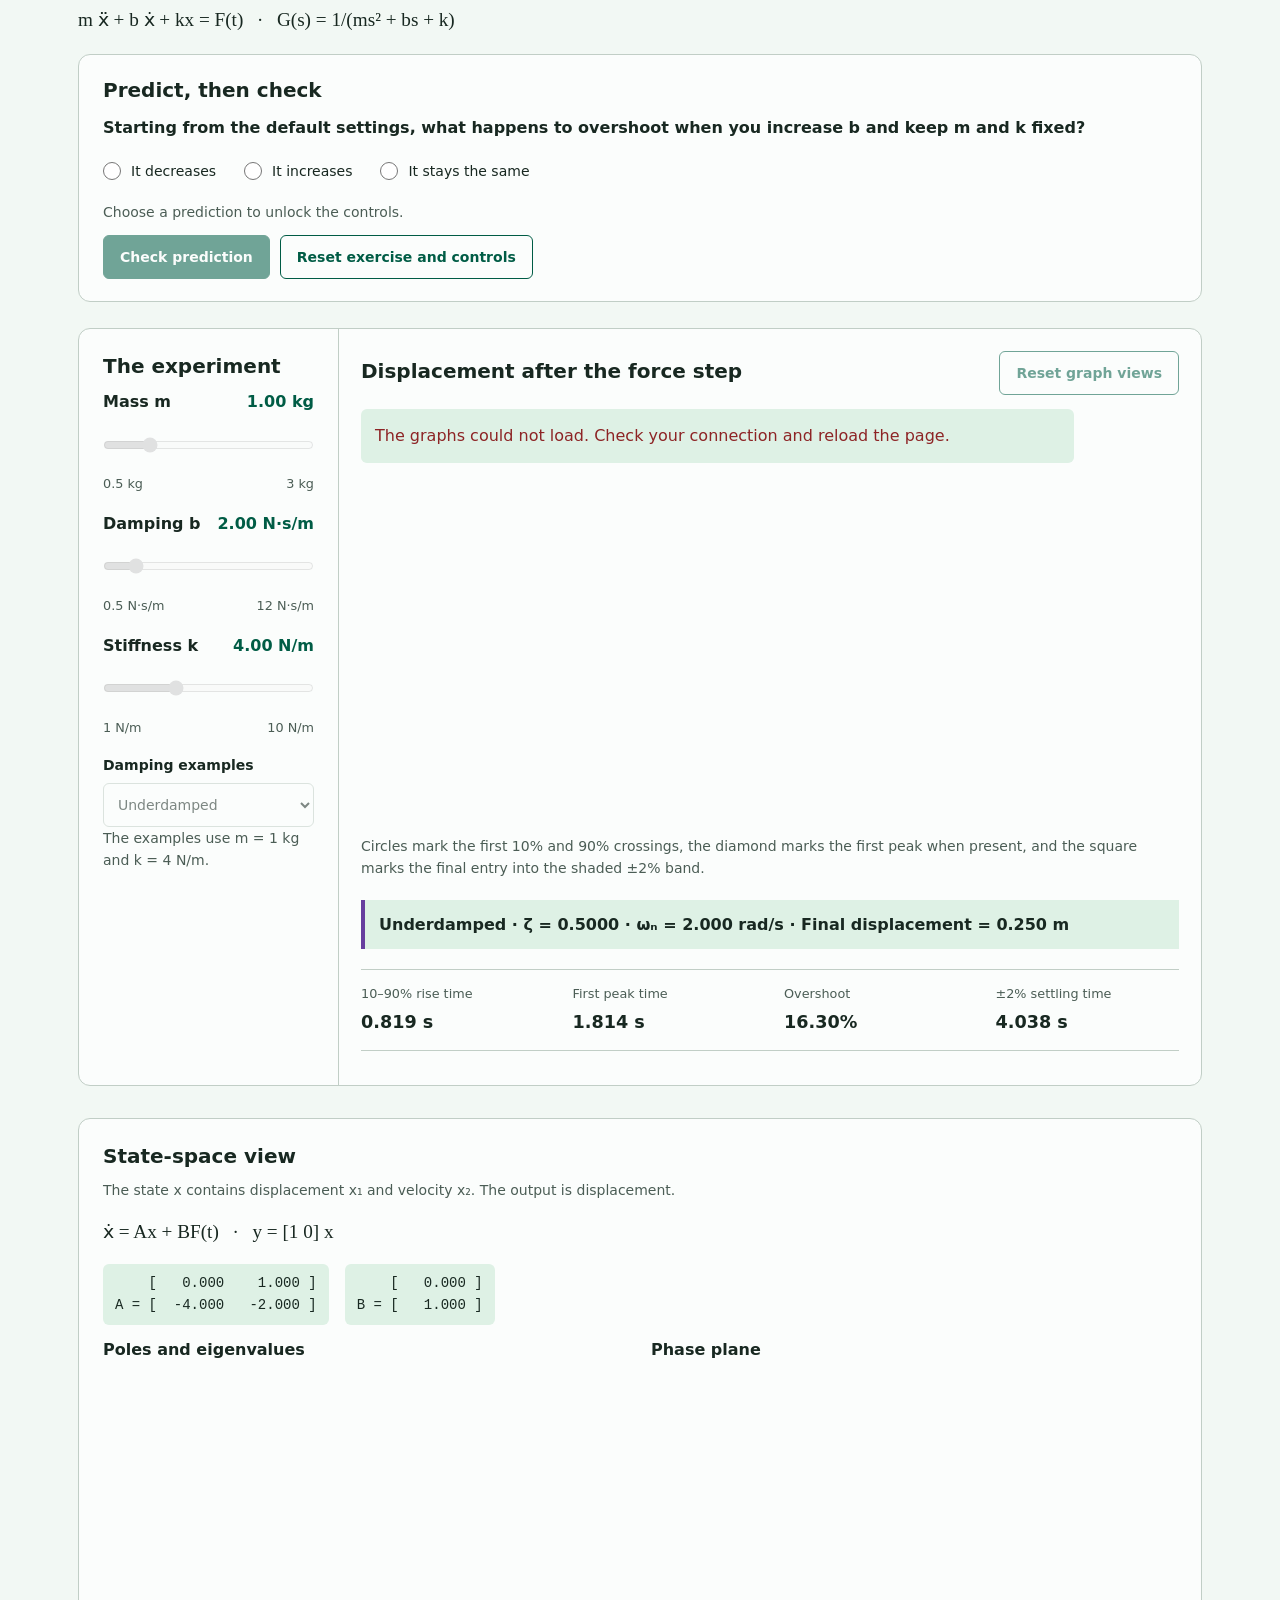
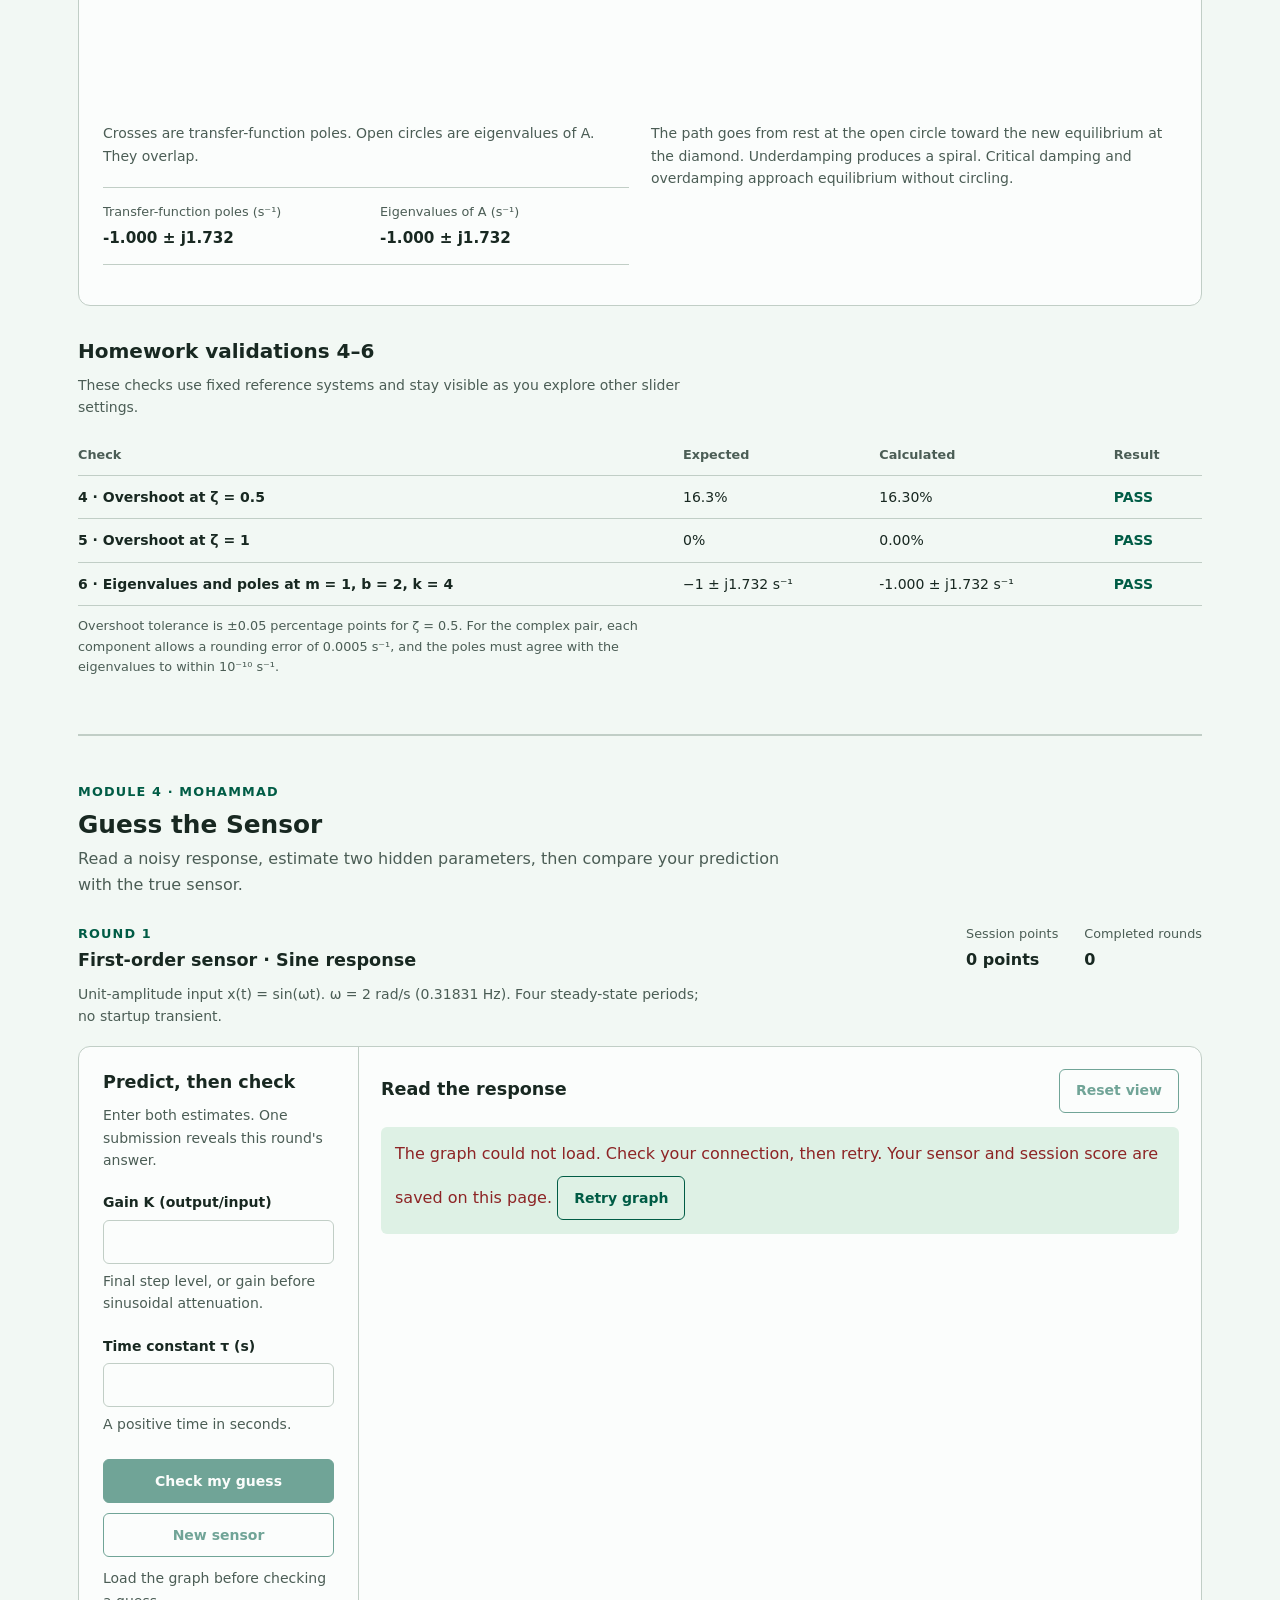
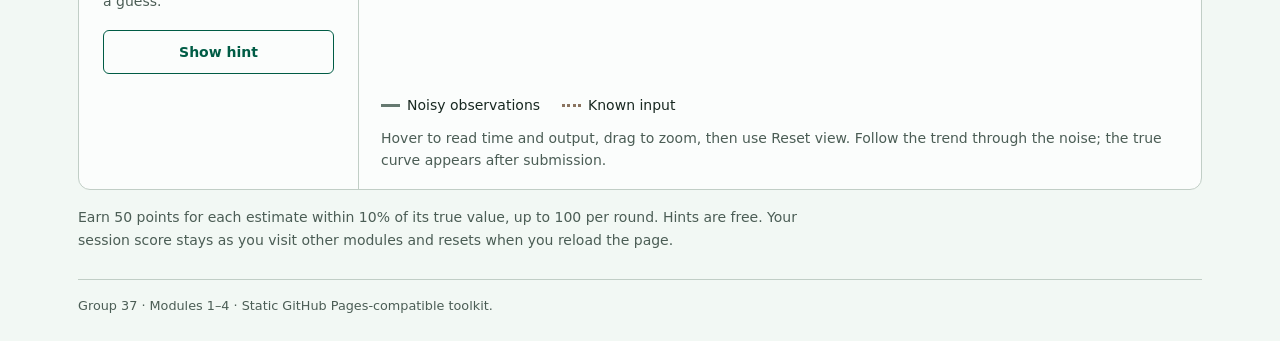
==== commit 5acca531: "Implement P1 PID playground with solver-resolution metrics" ====
--- a/index.html
+++ b/index.html
@@ -24,6 +24,7 @@
       <h1>Dynamic characteristics interactive toolkit</h1>
       <p class="muted">Explore first-order sensor dynamics and second-order step responses. Make a prediction, then investigate the equations visually.</p>
       <nav class="module-nav" aria-label="Toolkit modules">
+        <a href="control.html">Control &mdash; PID playground</a>
         <a href="#module1">Module 1 · Time response</a>
         <a href="#module2">Module 2 · Frequency response</a>
         <a href="#module3">Module 3 · Second-order response</a>
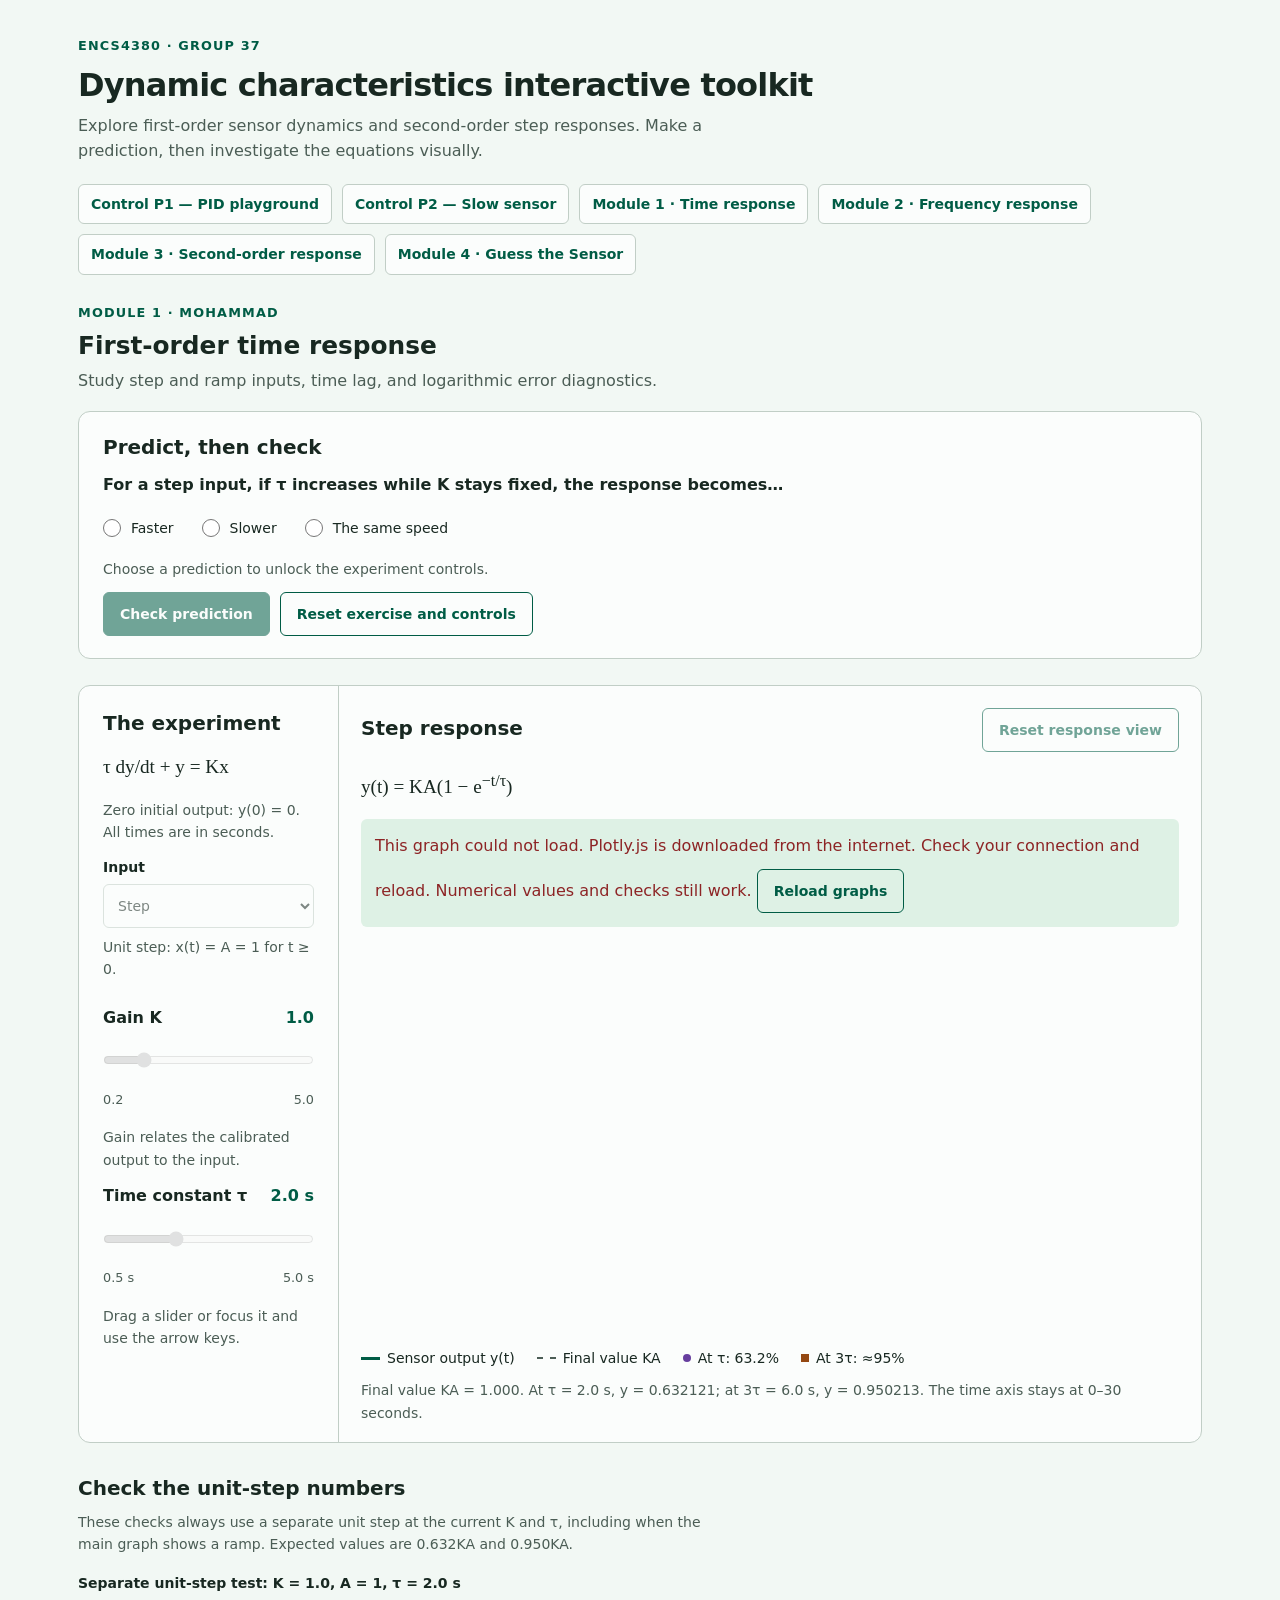
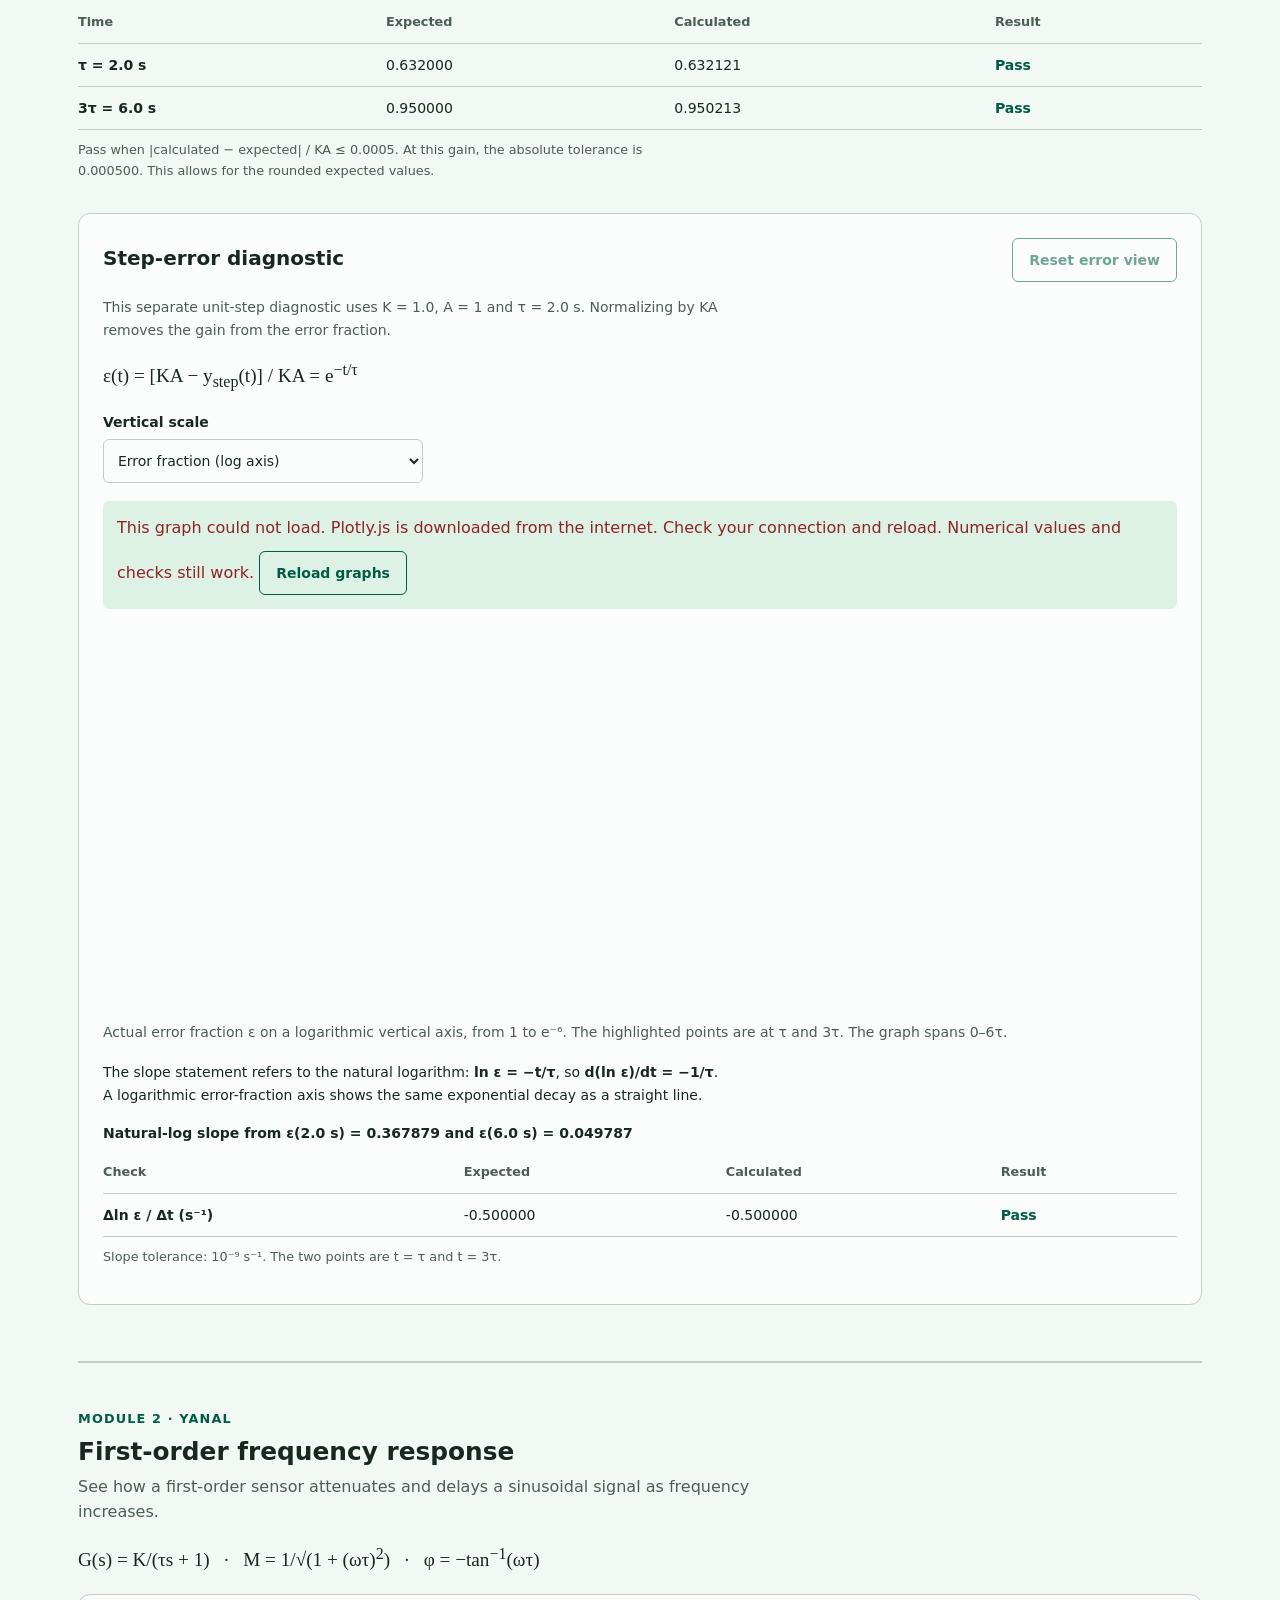
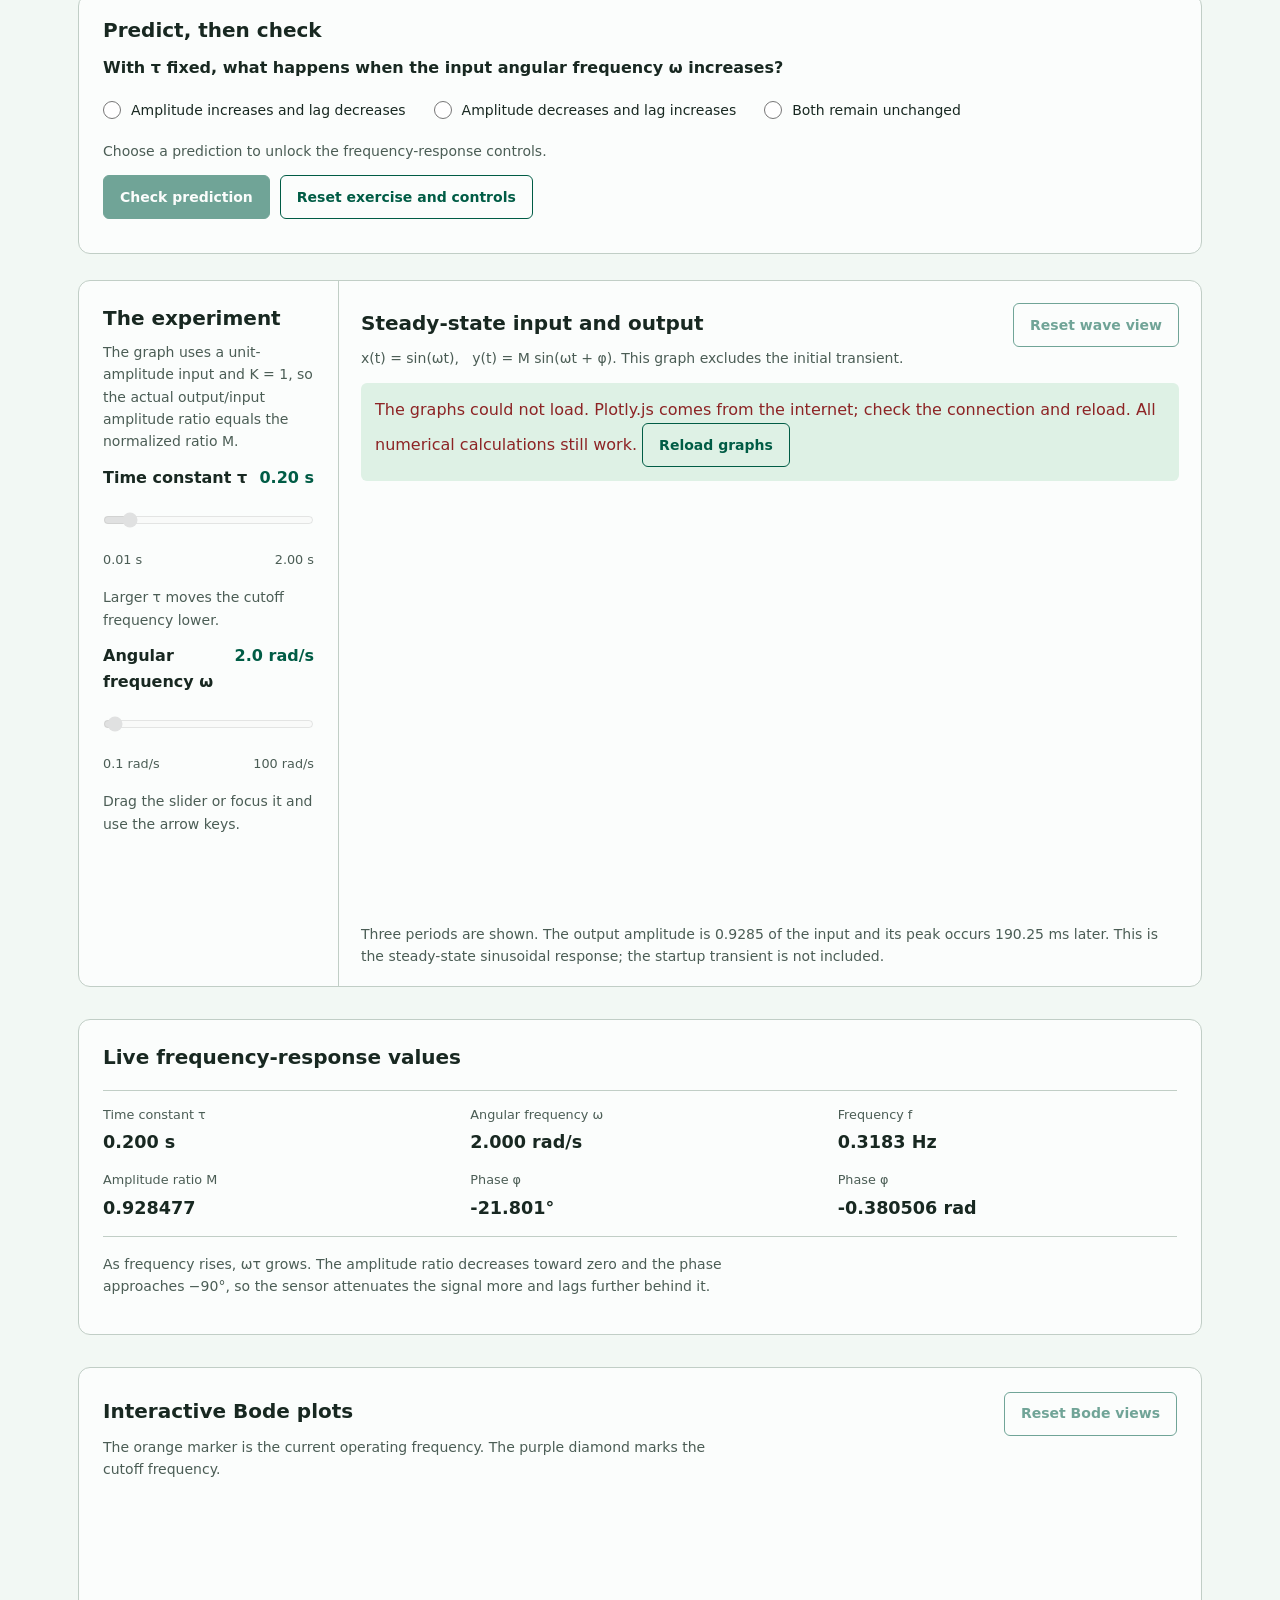
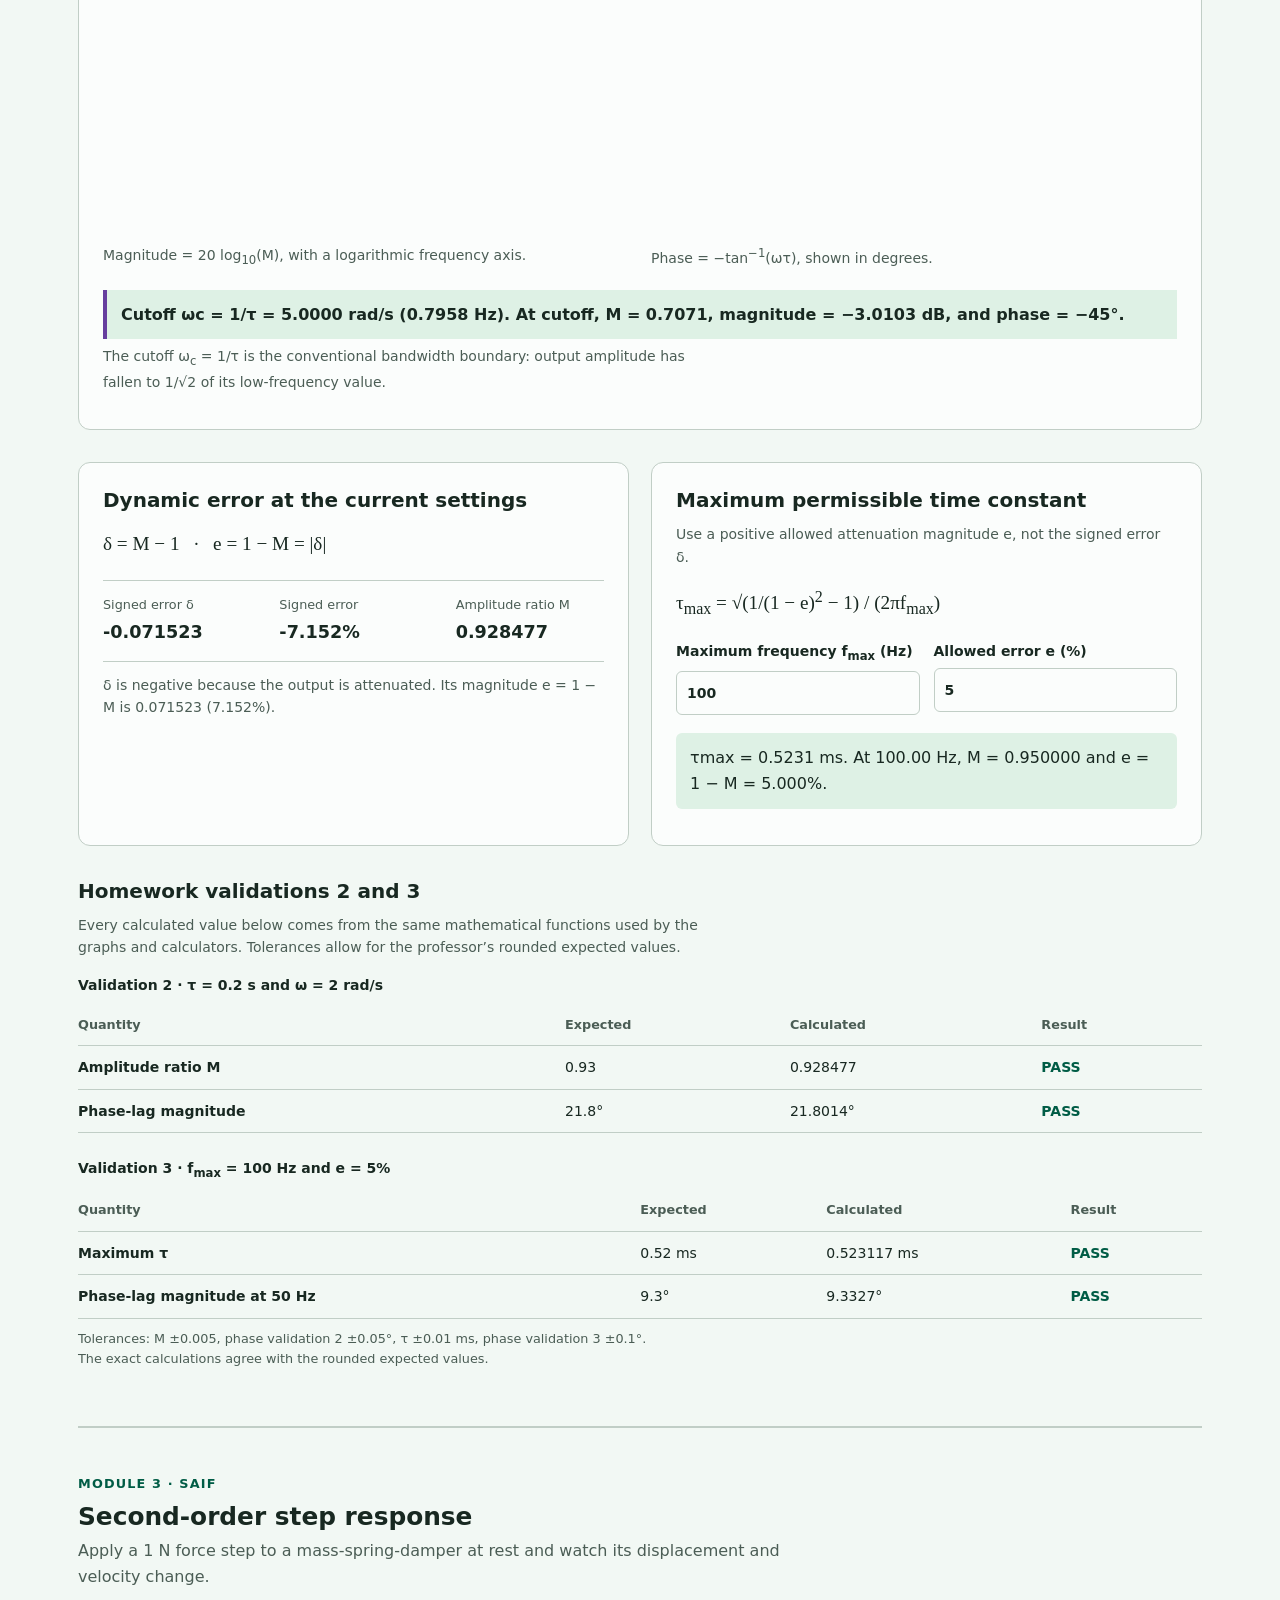
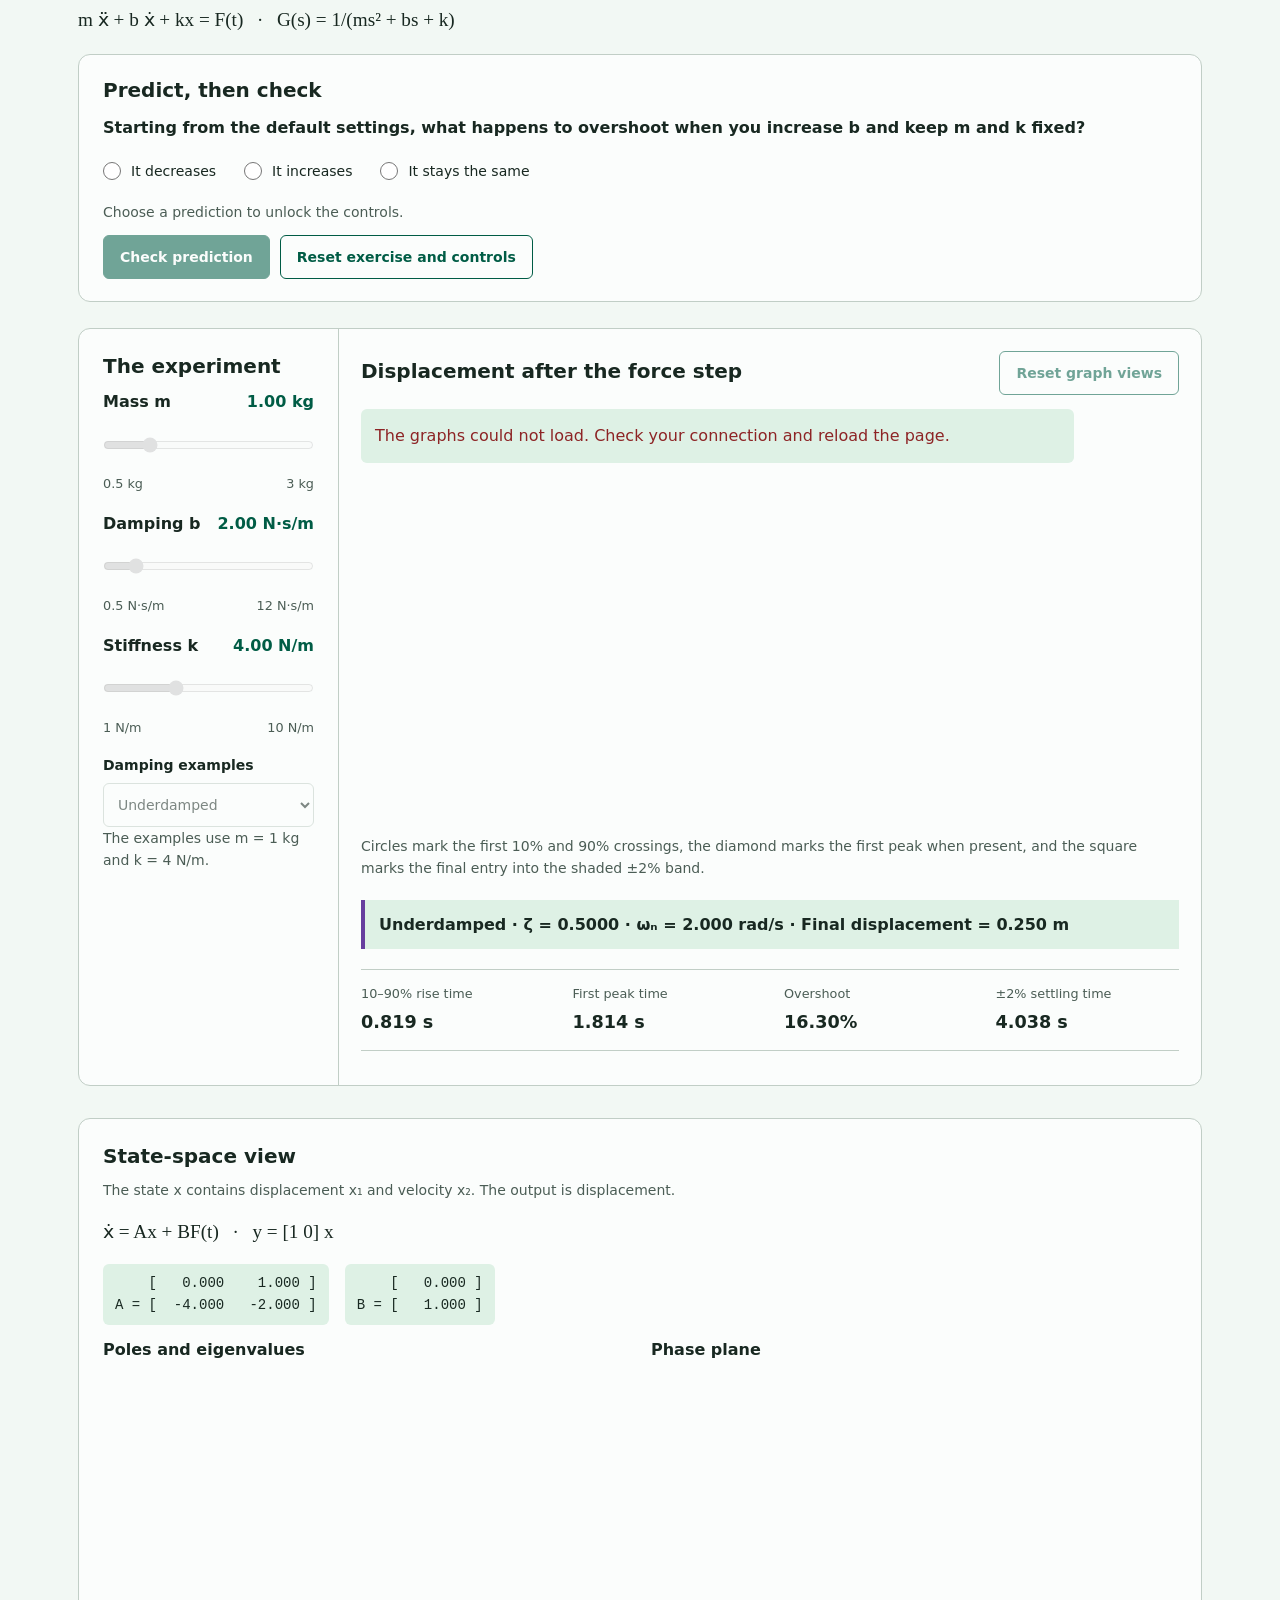
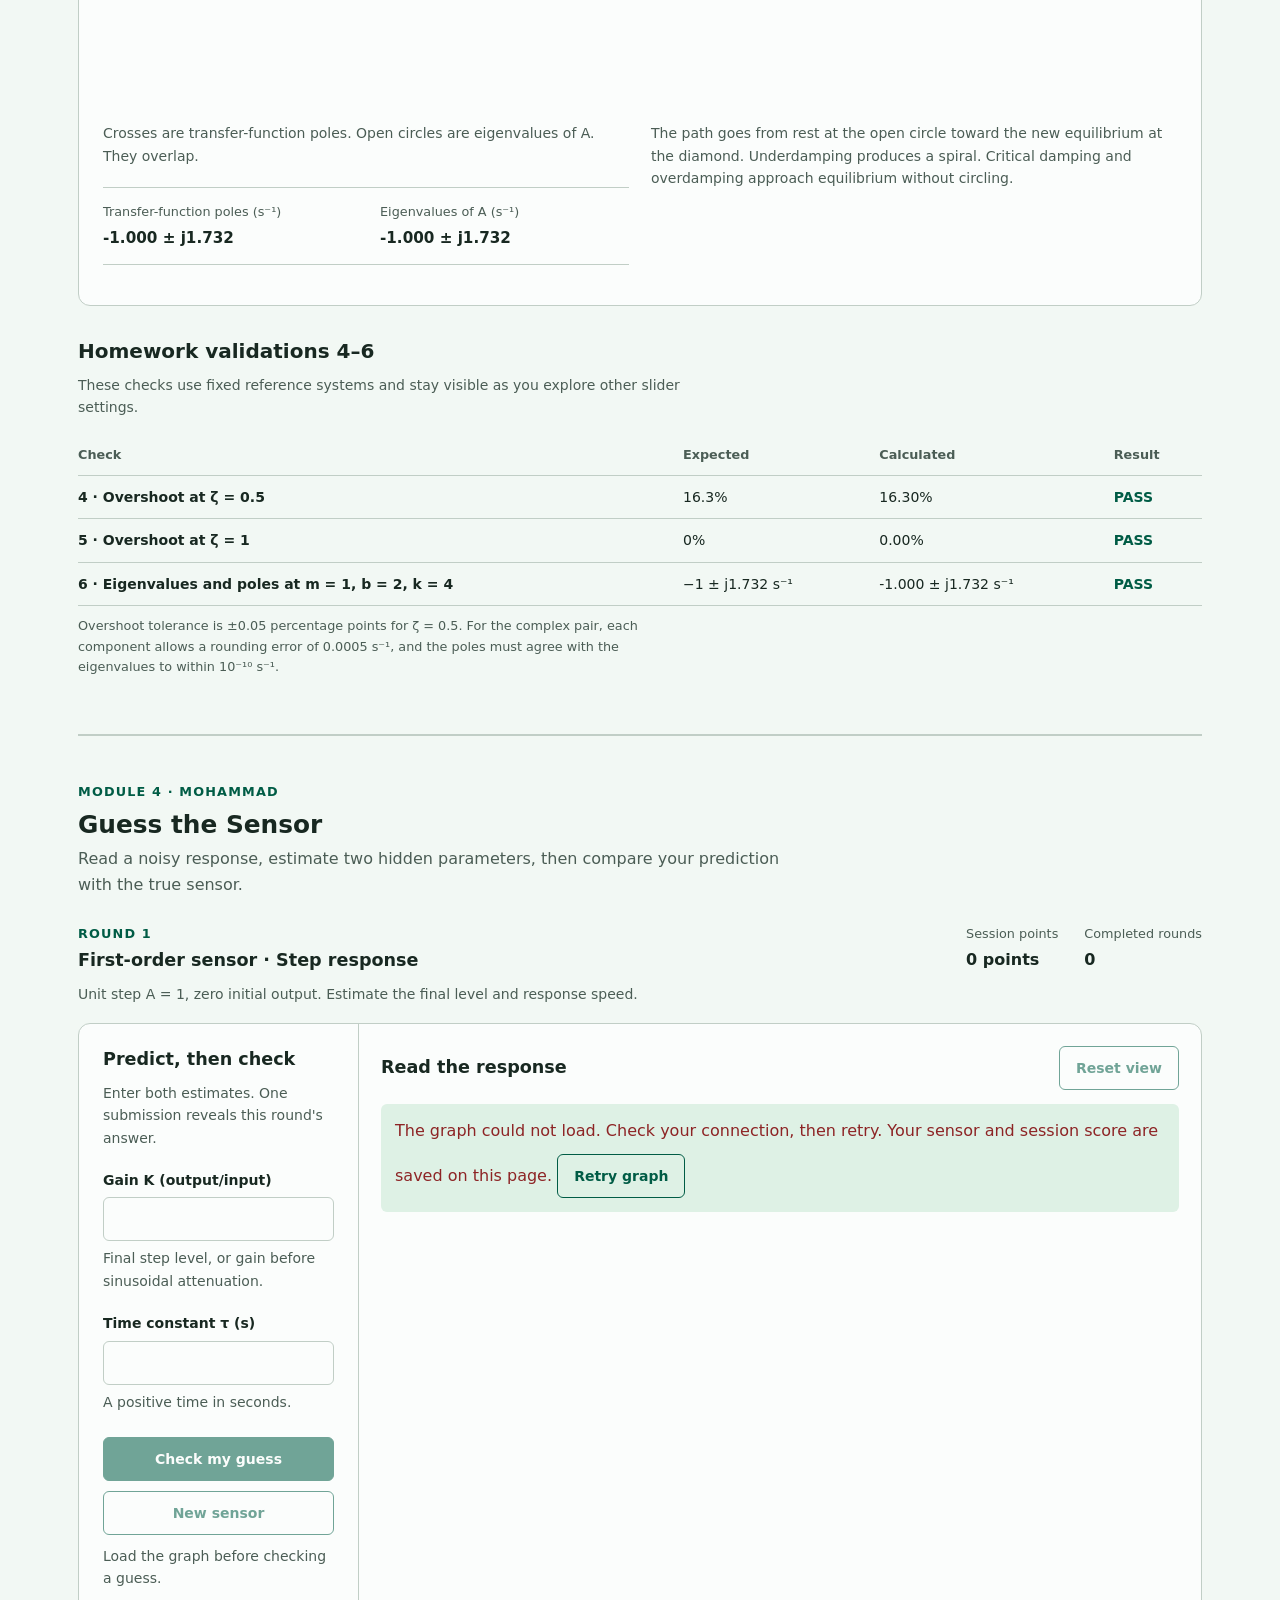
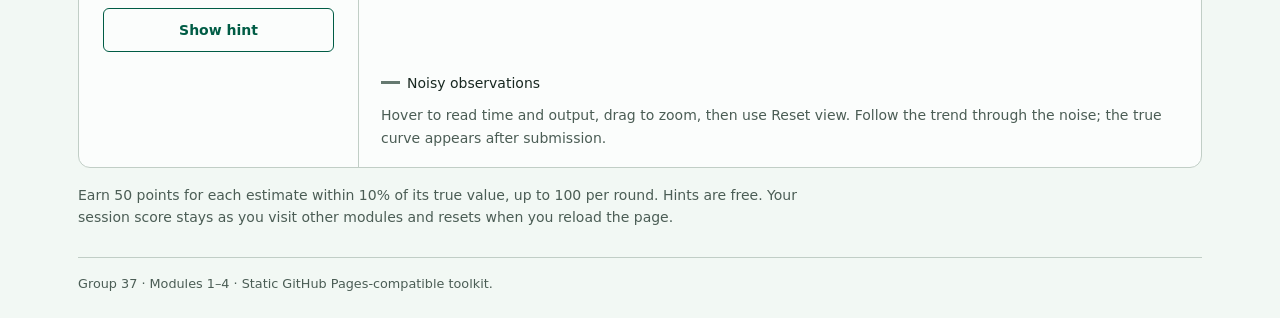
==== commit 7edf2152: "Implement P2 slow-sensor feedback module Closes #7" ====
--- a/index.html
+++ b/index.html
@@ -24,7 +24,8 @@
       <h1>Dynamic characteristics interactive toolkit</h1>
       <p class="muted">Explore first-order sensor dynamics and second-order step responses. Make a prediction, then investigate the equations visually.</p>
       <nav class="module-nav" aria-label="Toolkit modules">
-        <a href="control.html">Control &mdash; PID playground</a>
+        <a href="control.html">Control P1 &mdash; PID playground</a>
+        <a href="sensor-loop.html">Control P2 &mdash; Slow sensor</a>
         <a href="#module1">Module 1 · Time response</a>
         <a href="#module2">Module 2 · Frequency response</a>
         <a href="#module3">Module 3 · Second-order response</a>
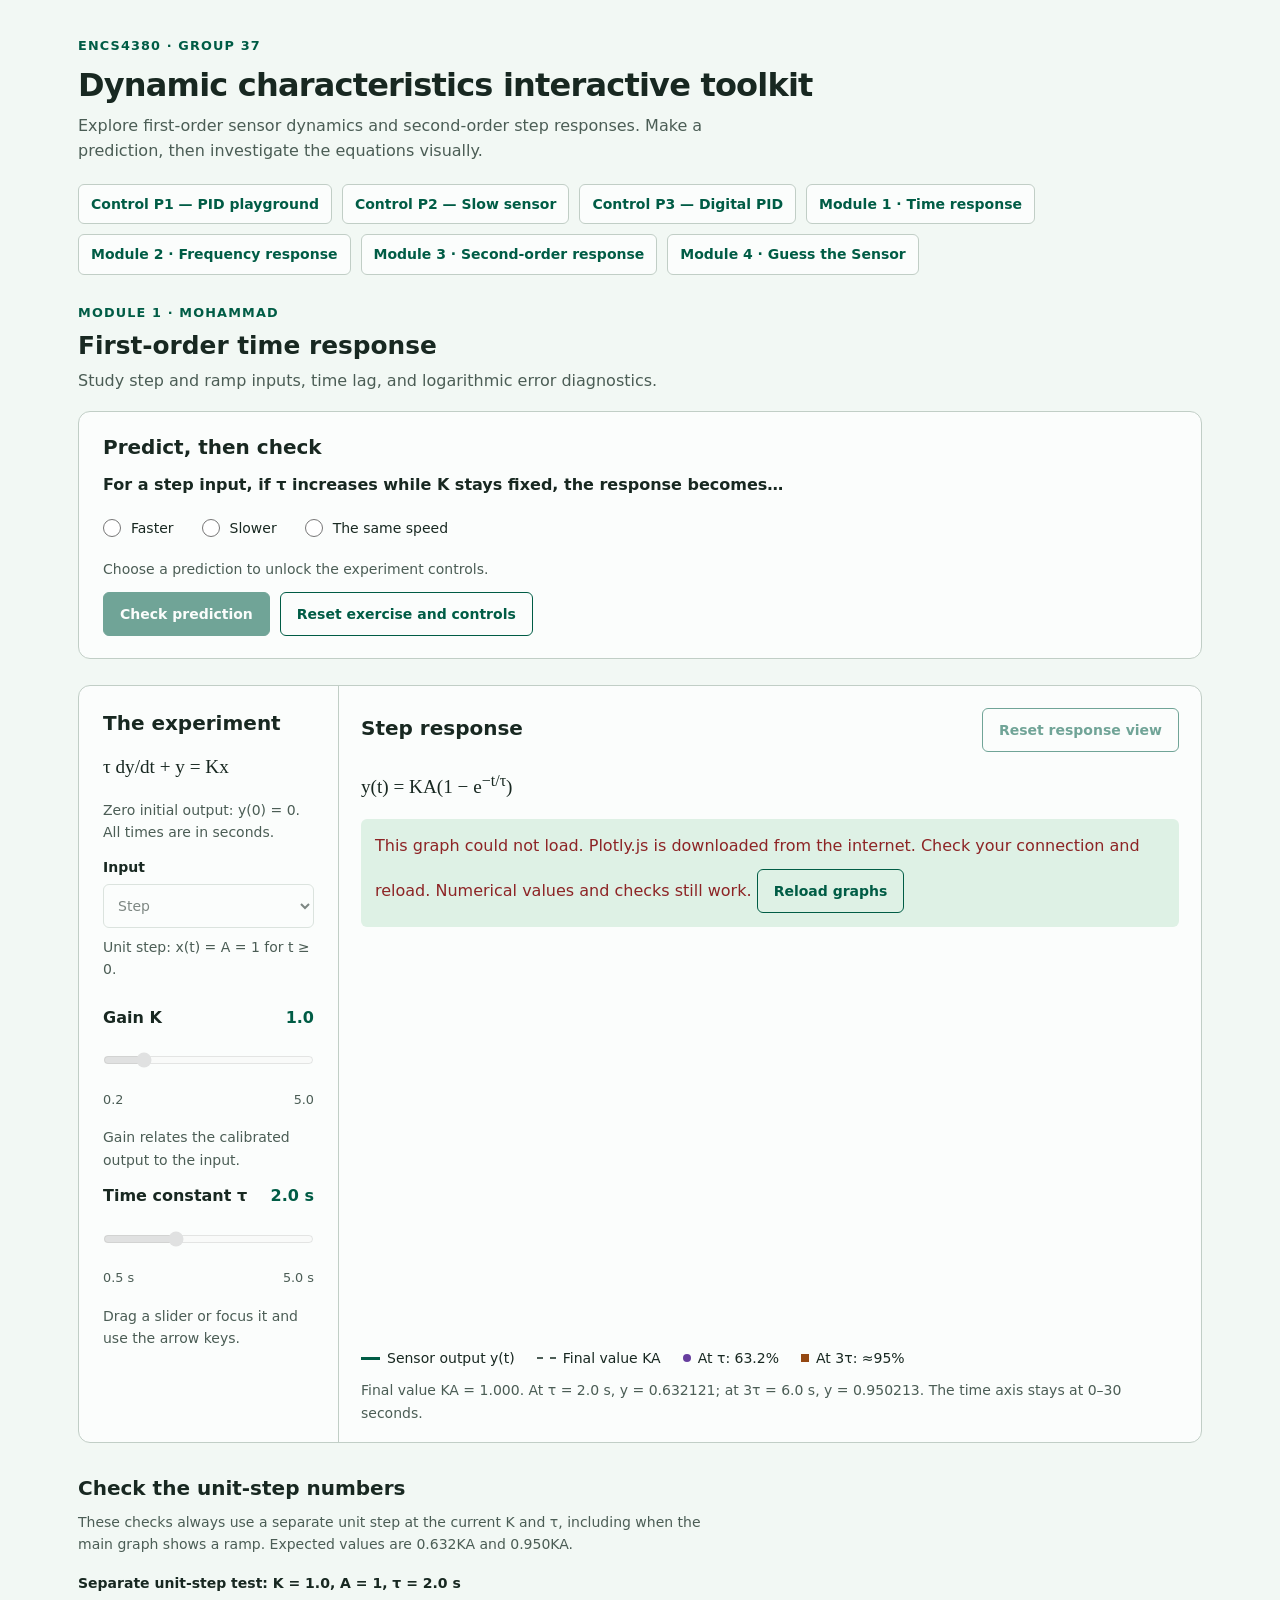
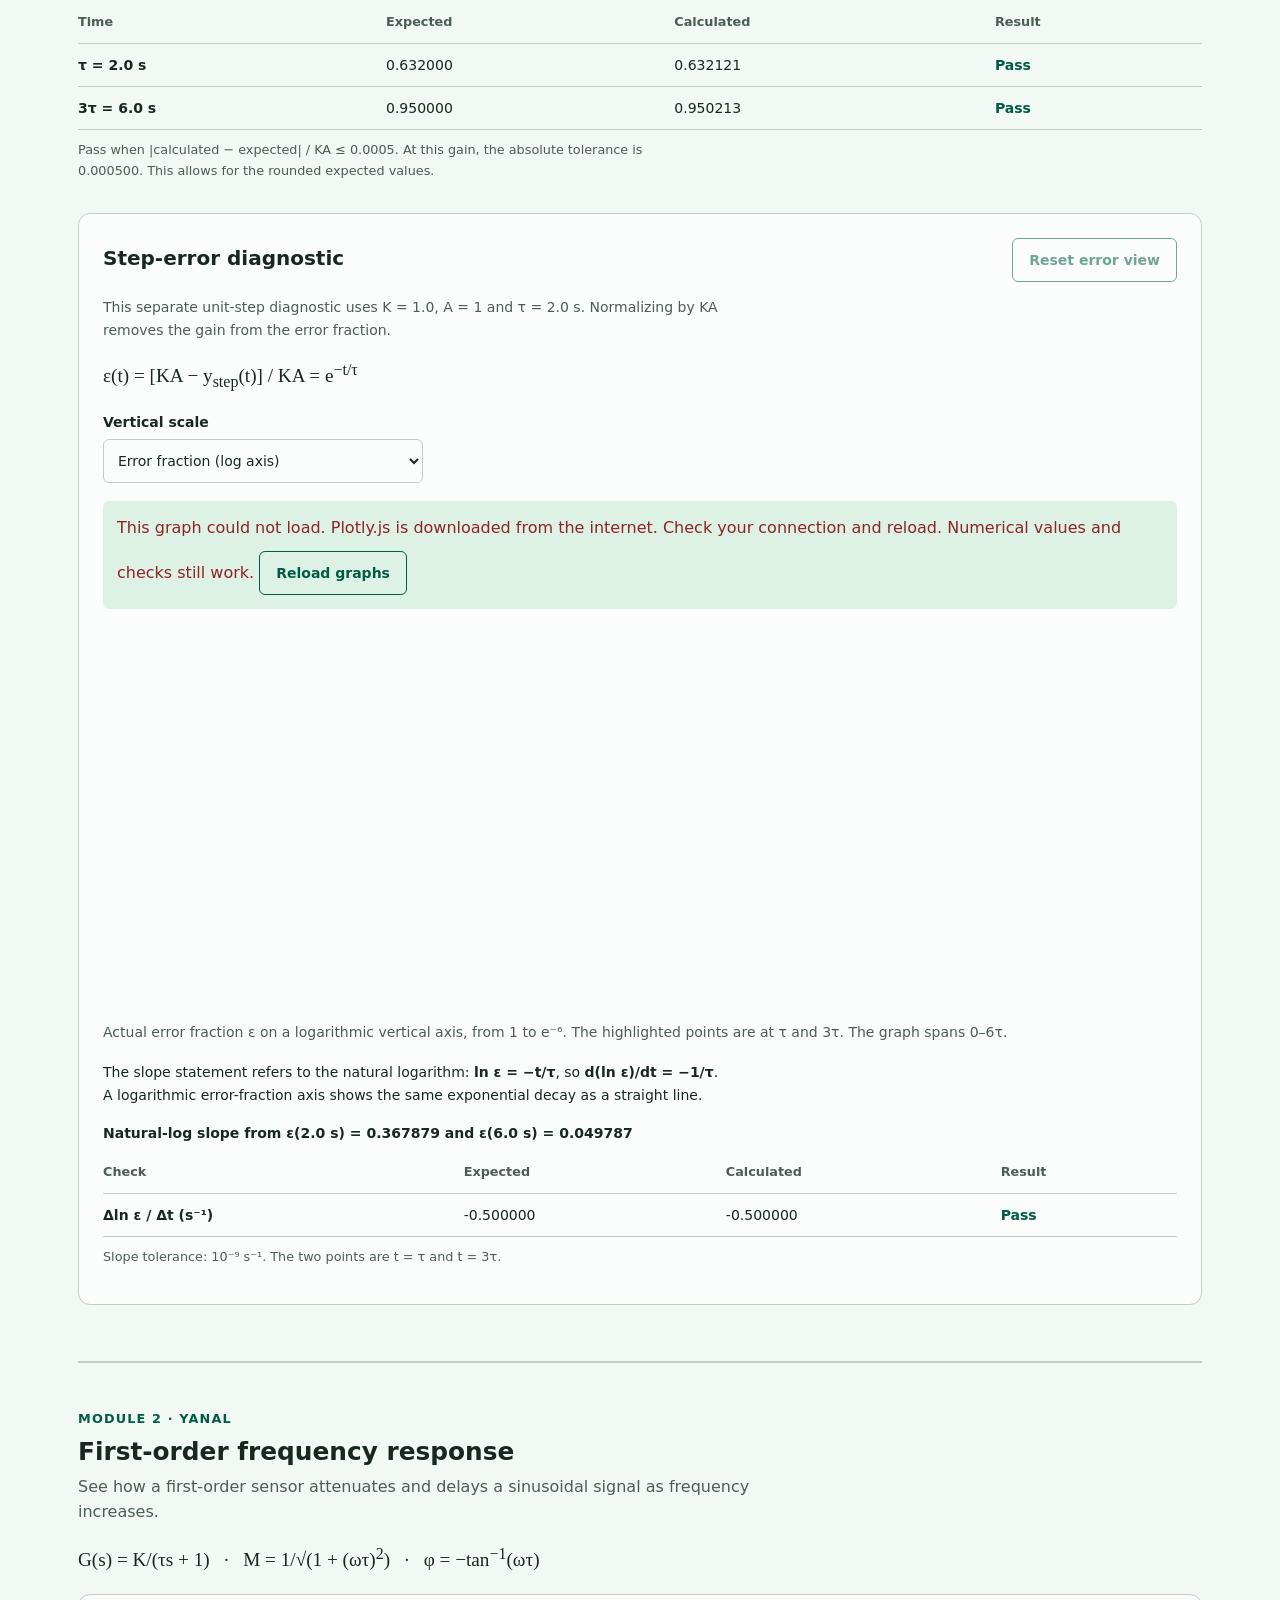
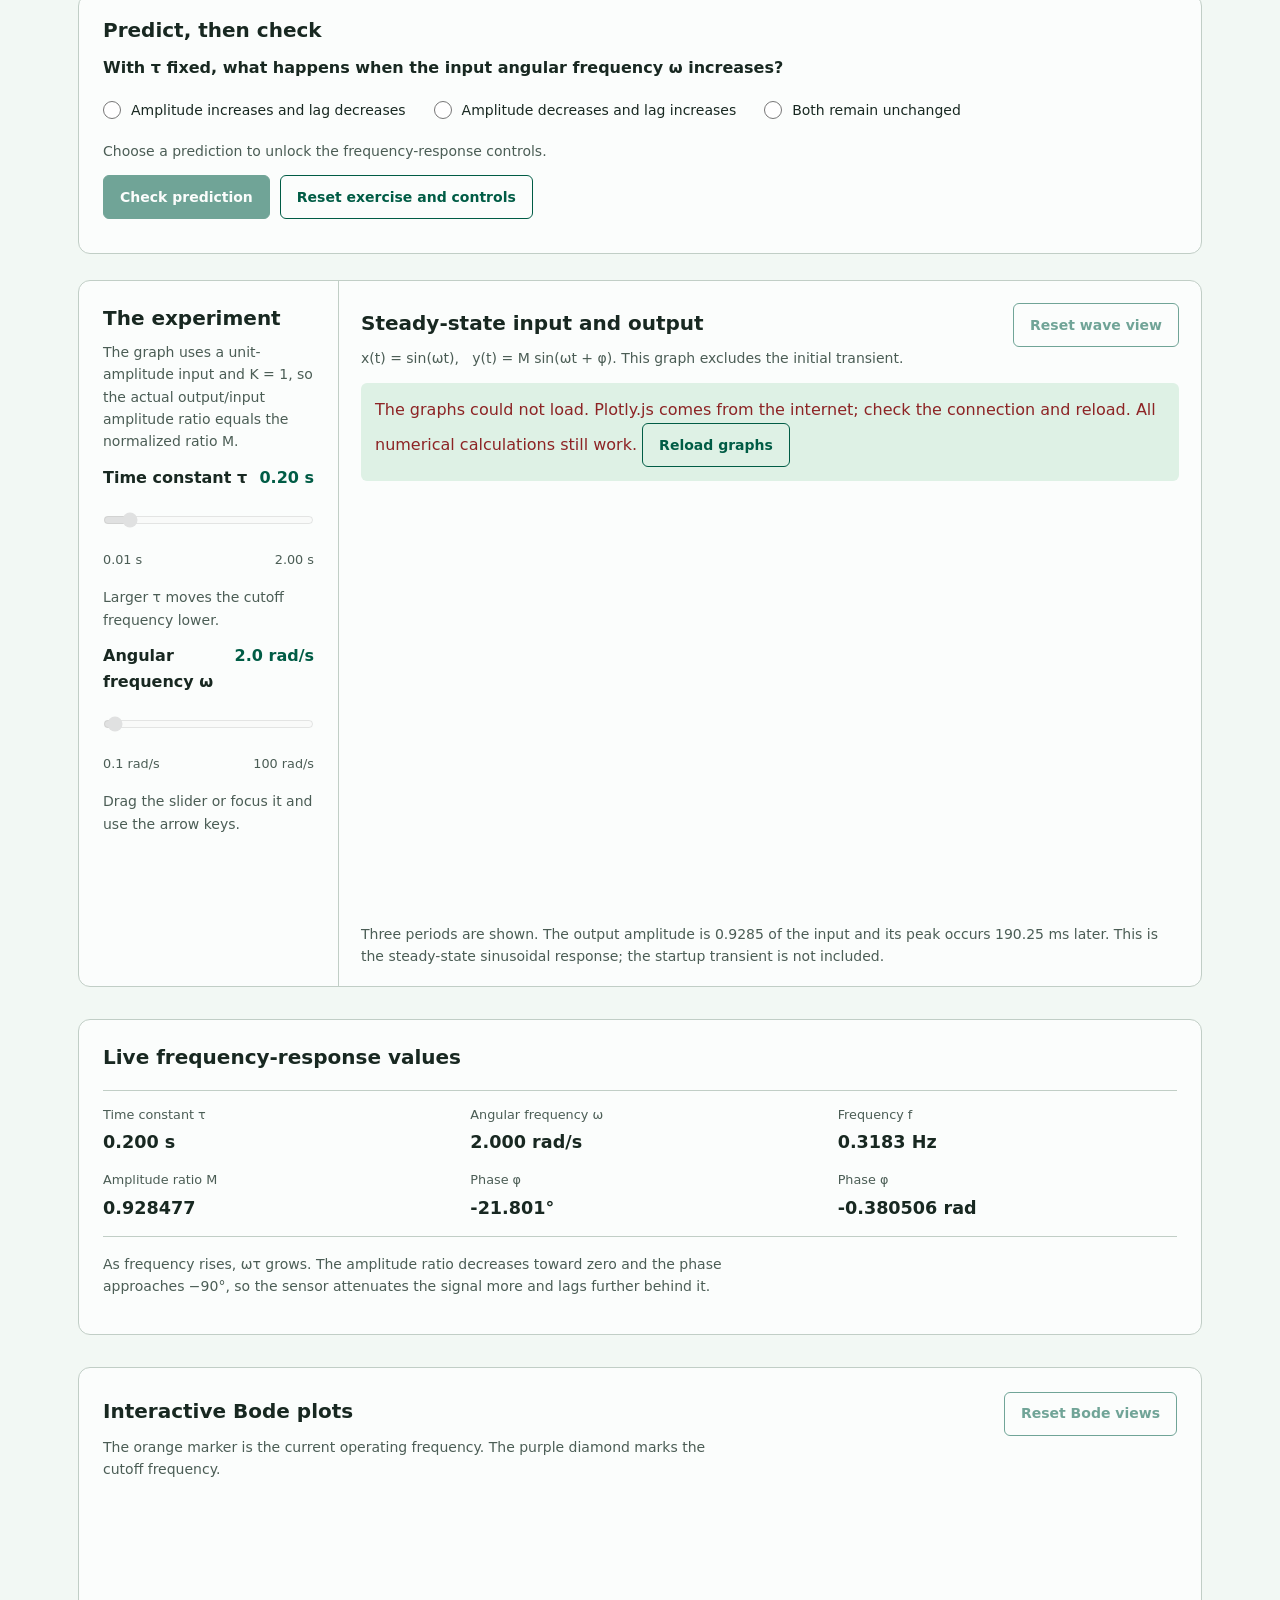
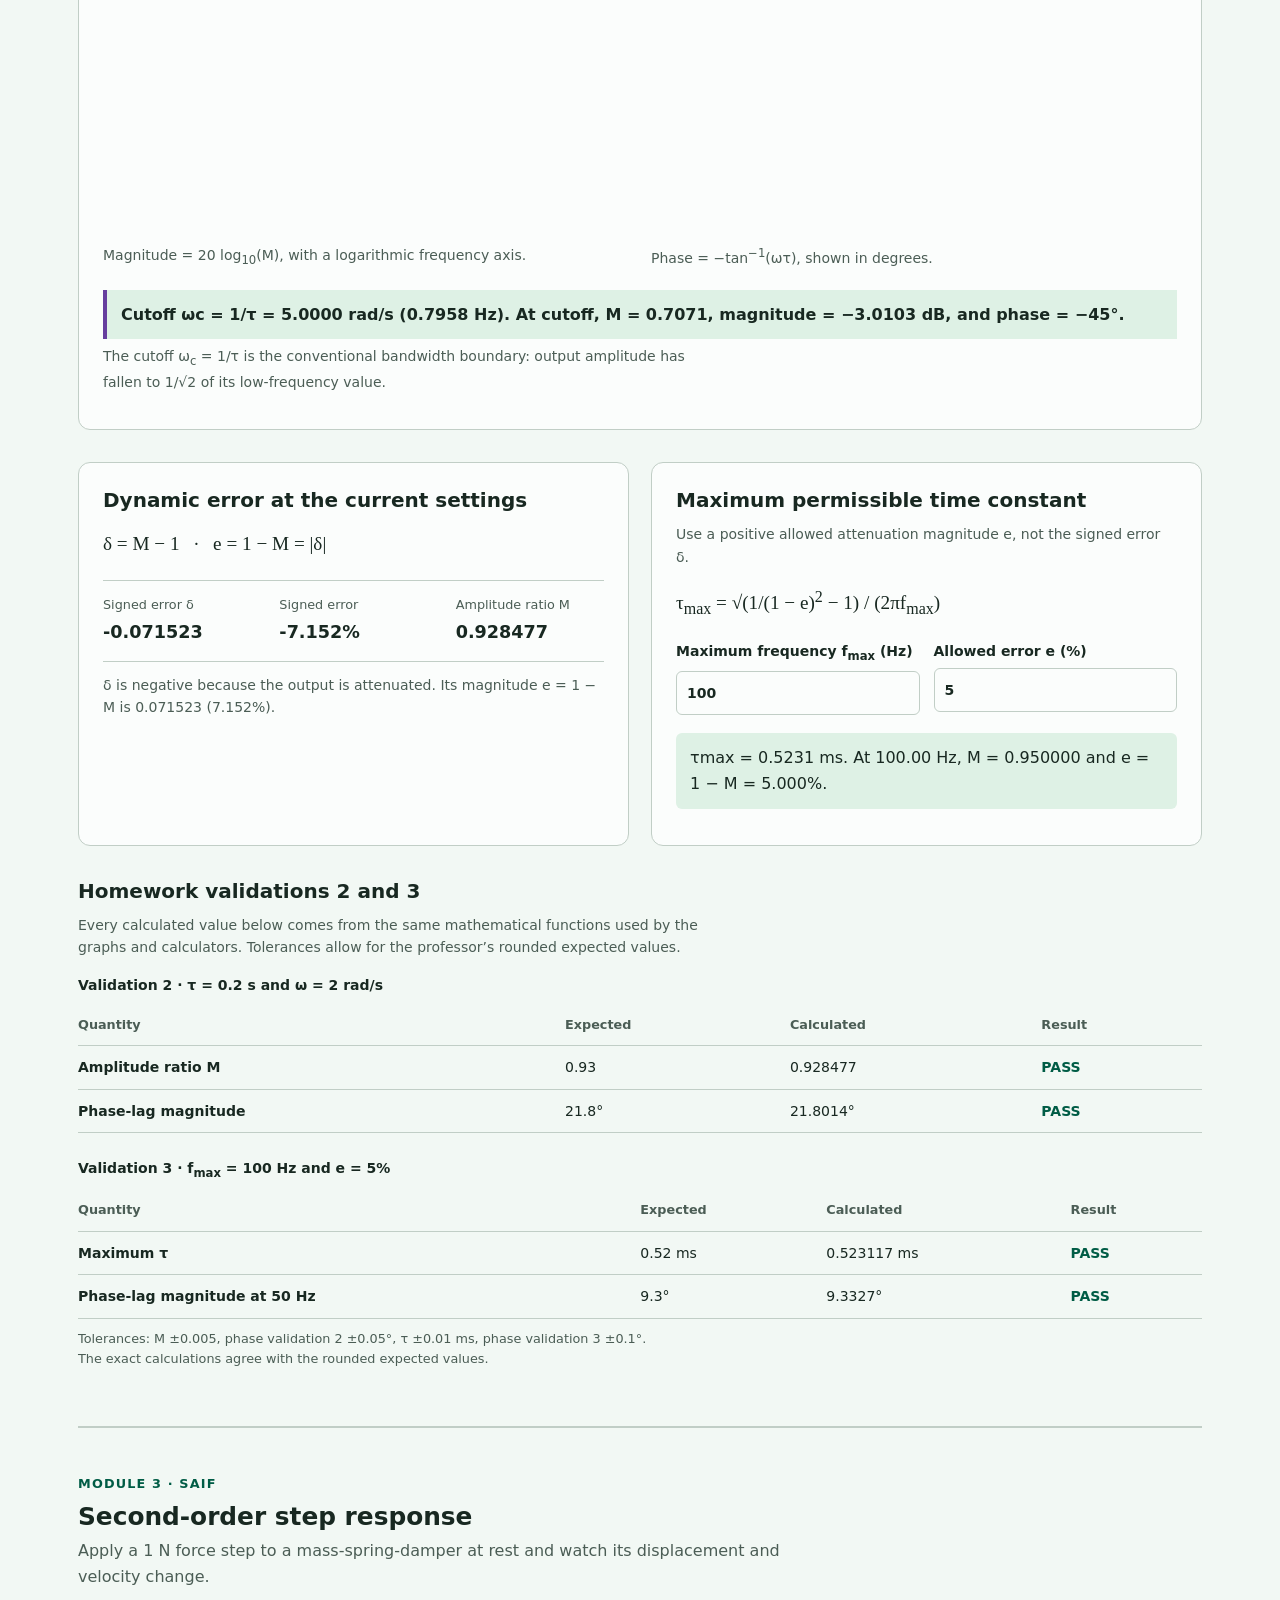
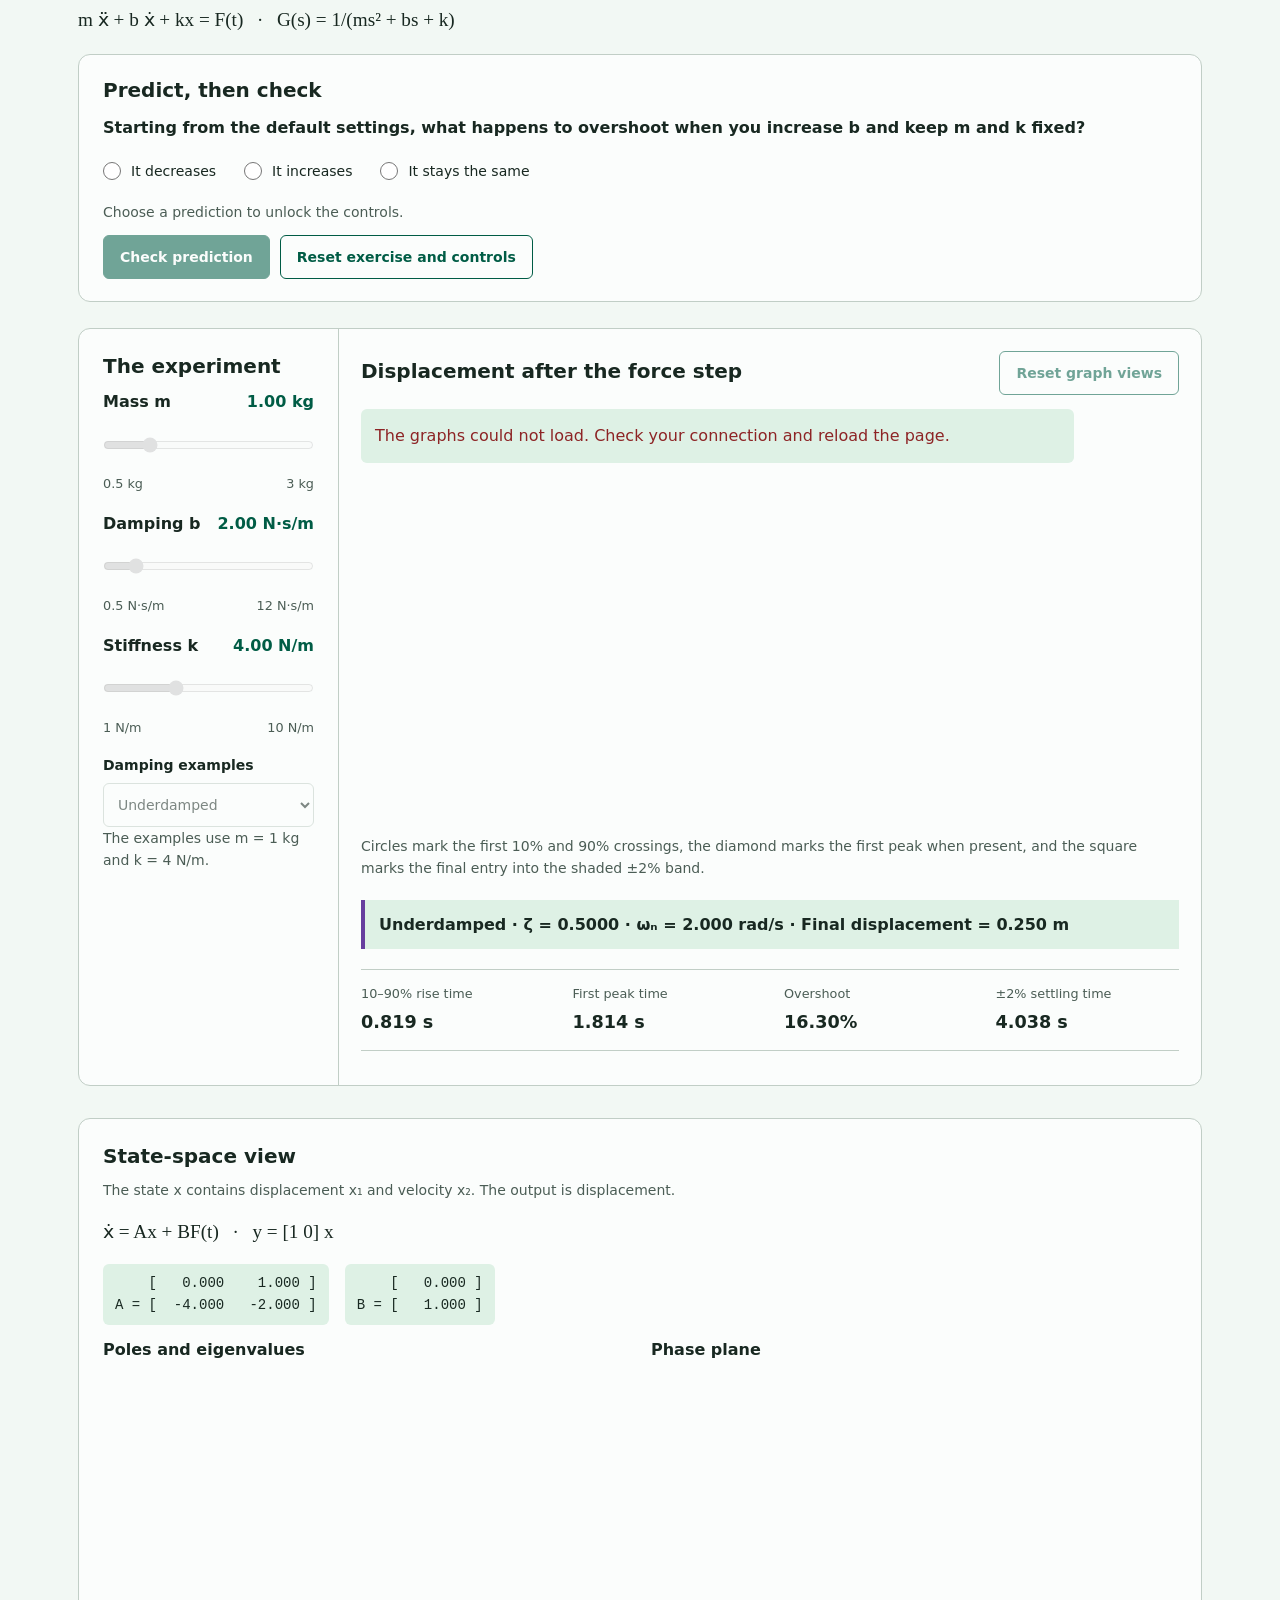
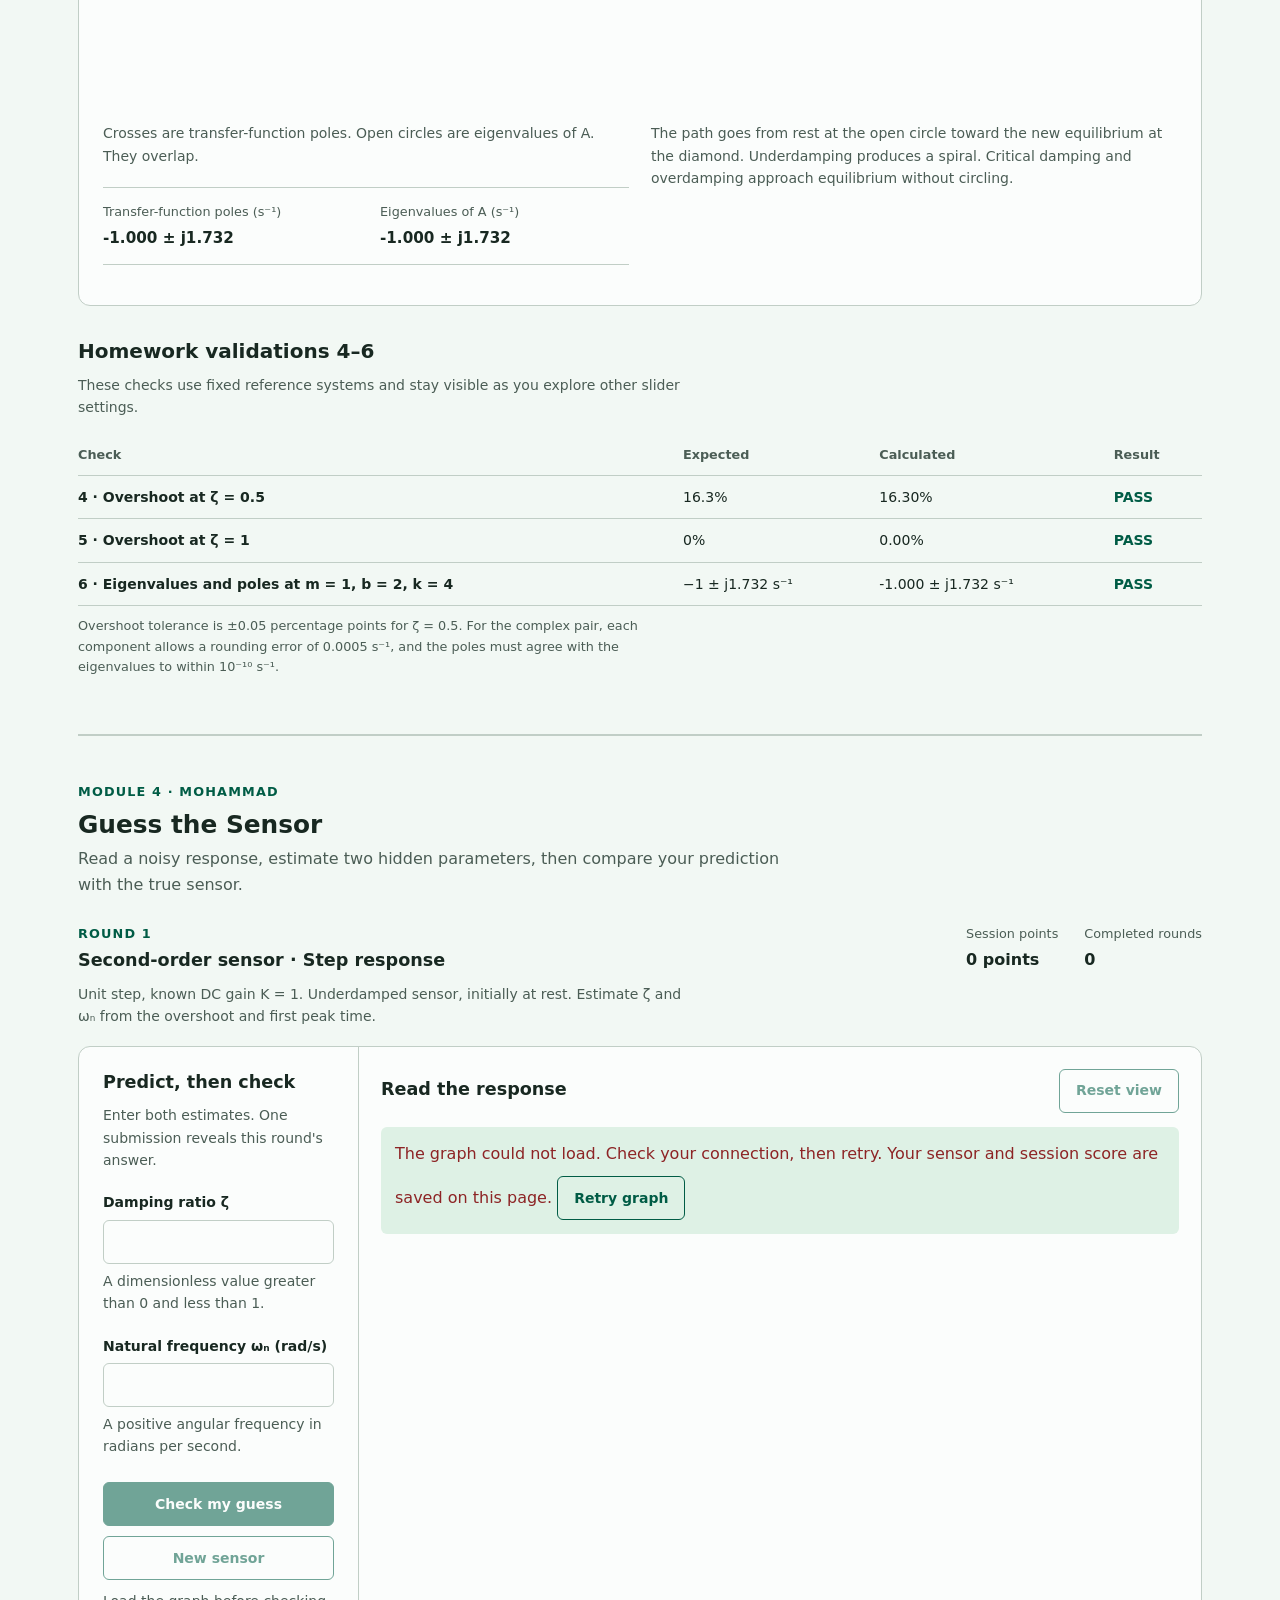
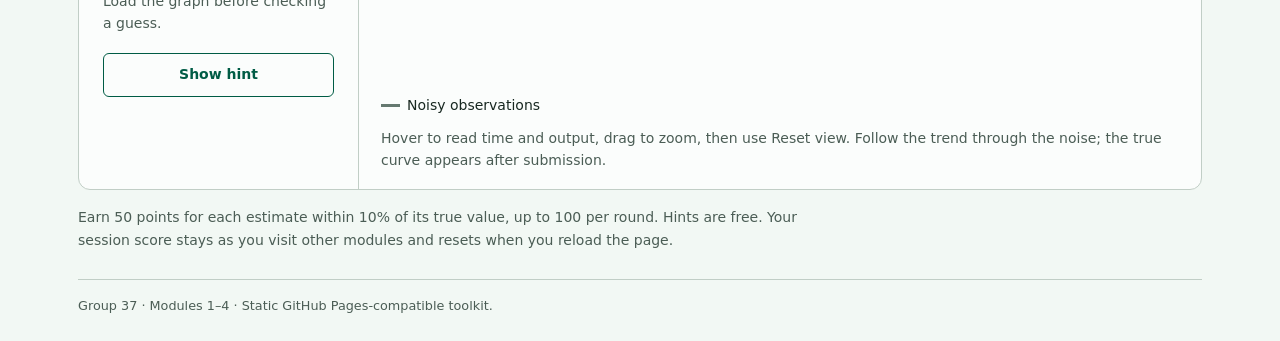
==== commit b57a4baf: "Implement P3 digital PID module Closes #8" ====
--- a/index.html
+++ b/index.html
@@ -26,6 +26,7 @@
       <nav class="module-nav" aria-label="Toolkit modules">
         <a href="control.html">Control P1 &mdash; PID playground</a>
         <a href="sensor-loop.html">Control P2 &mdash; Slow sensor</a>
+        <a href="digital-pid.html">Control P3 &mdash; Digital PID</a>
         <a href="#module1">Module 1 · Time response</a>
         <a href="#module2">Module 2 · Frequency response</a>
         <a href="#module3">Module 3 · Second-order response</a>
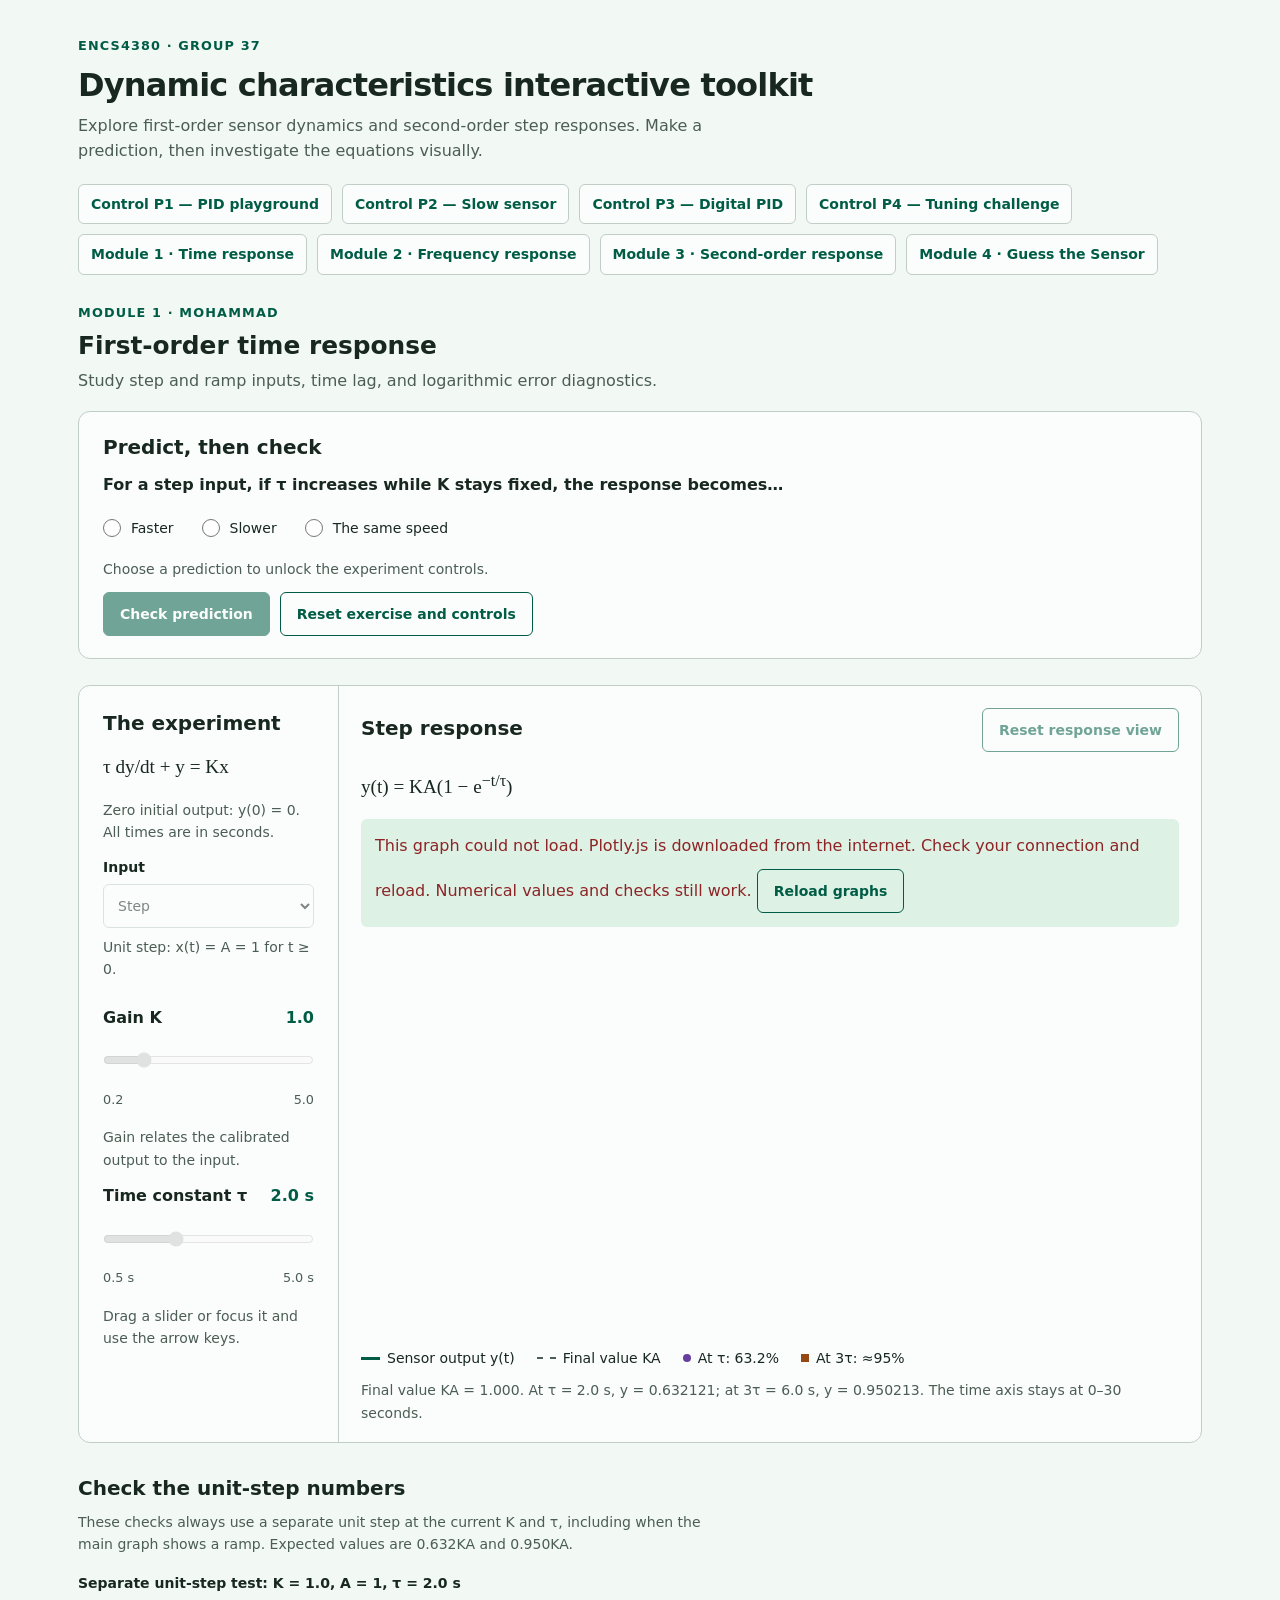
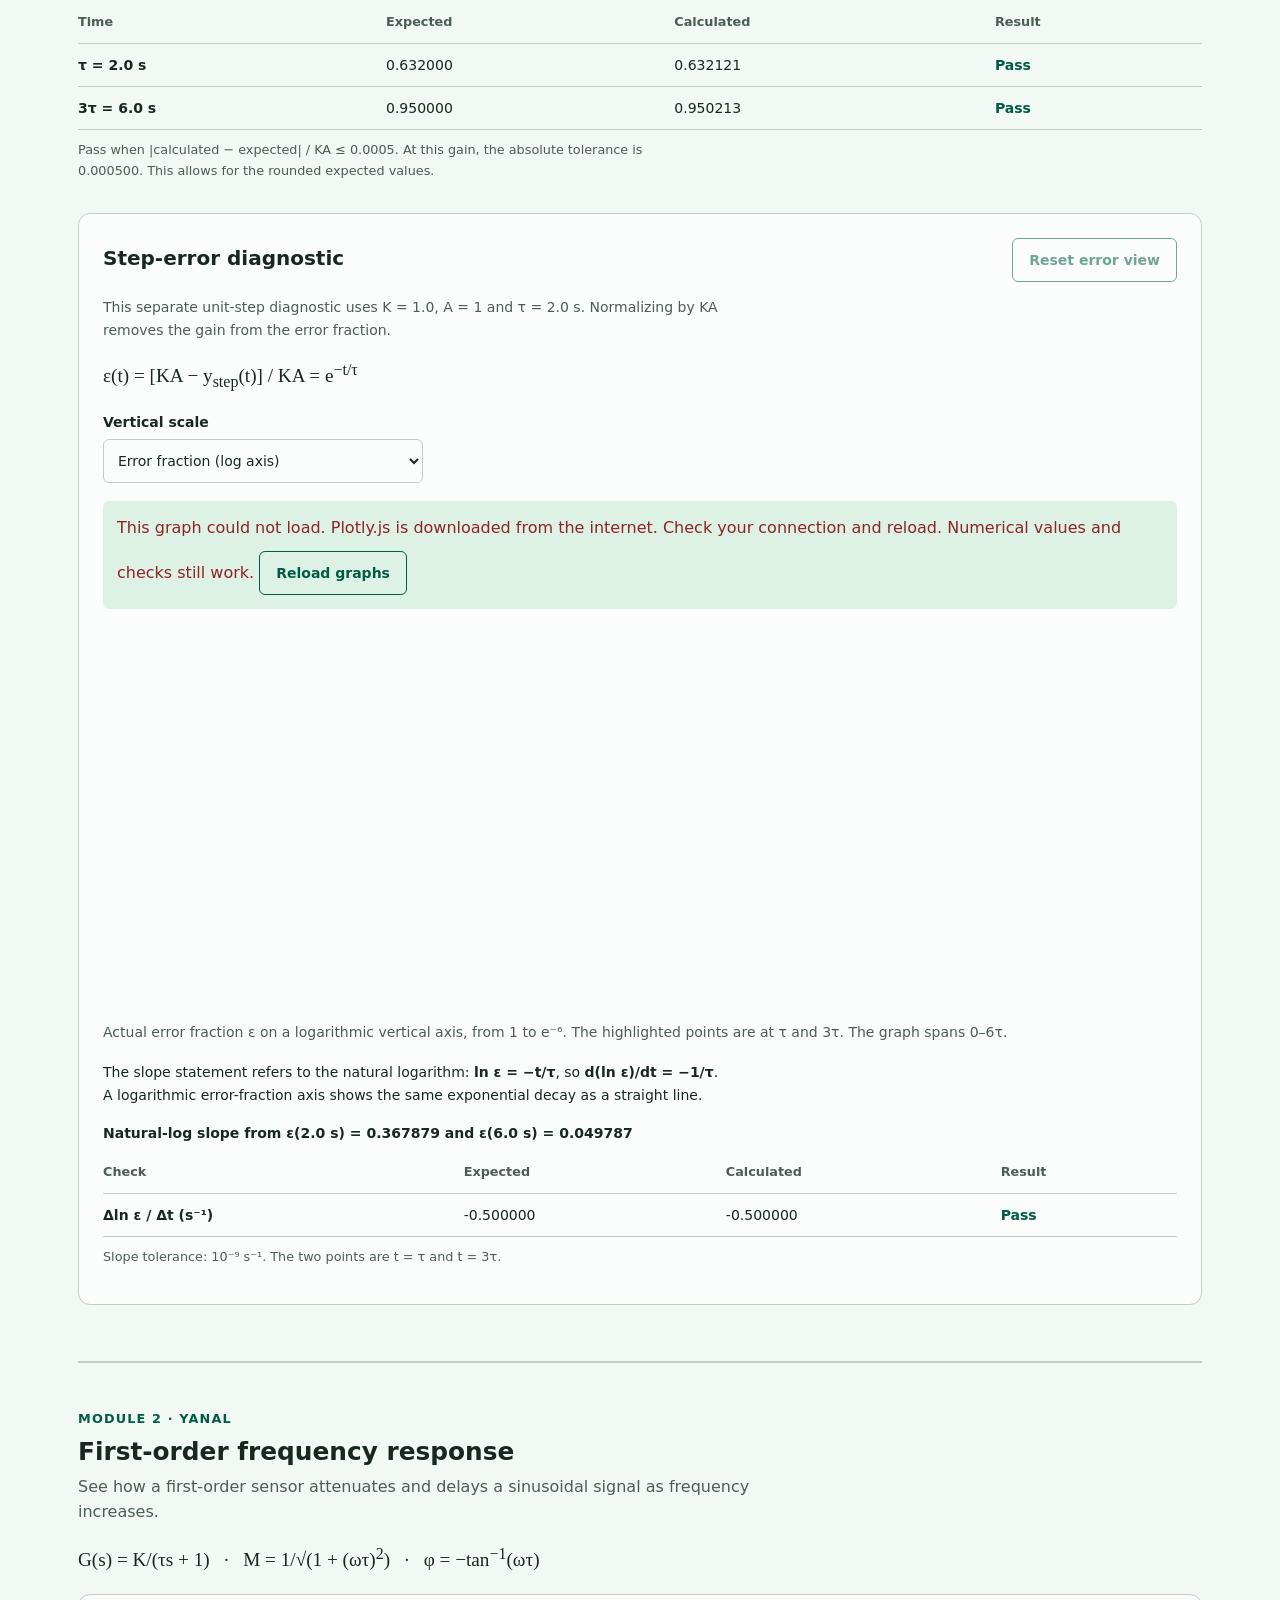
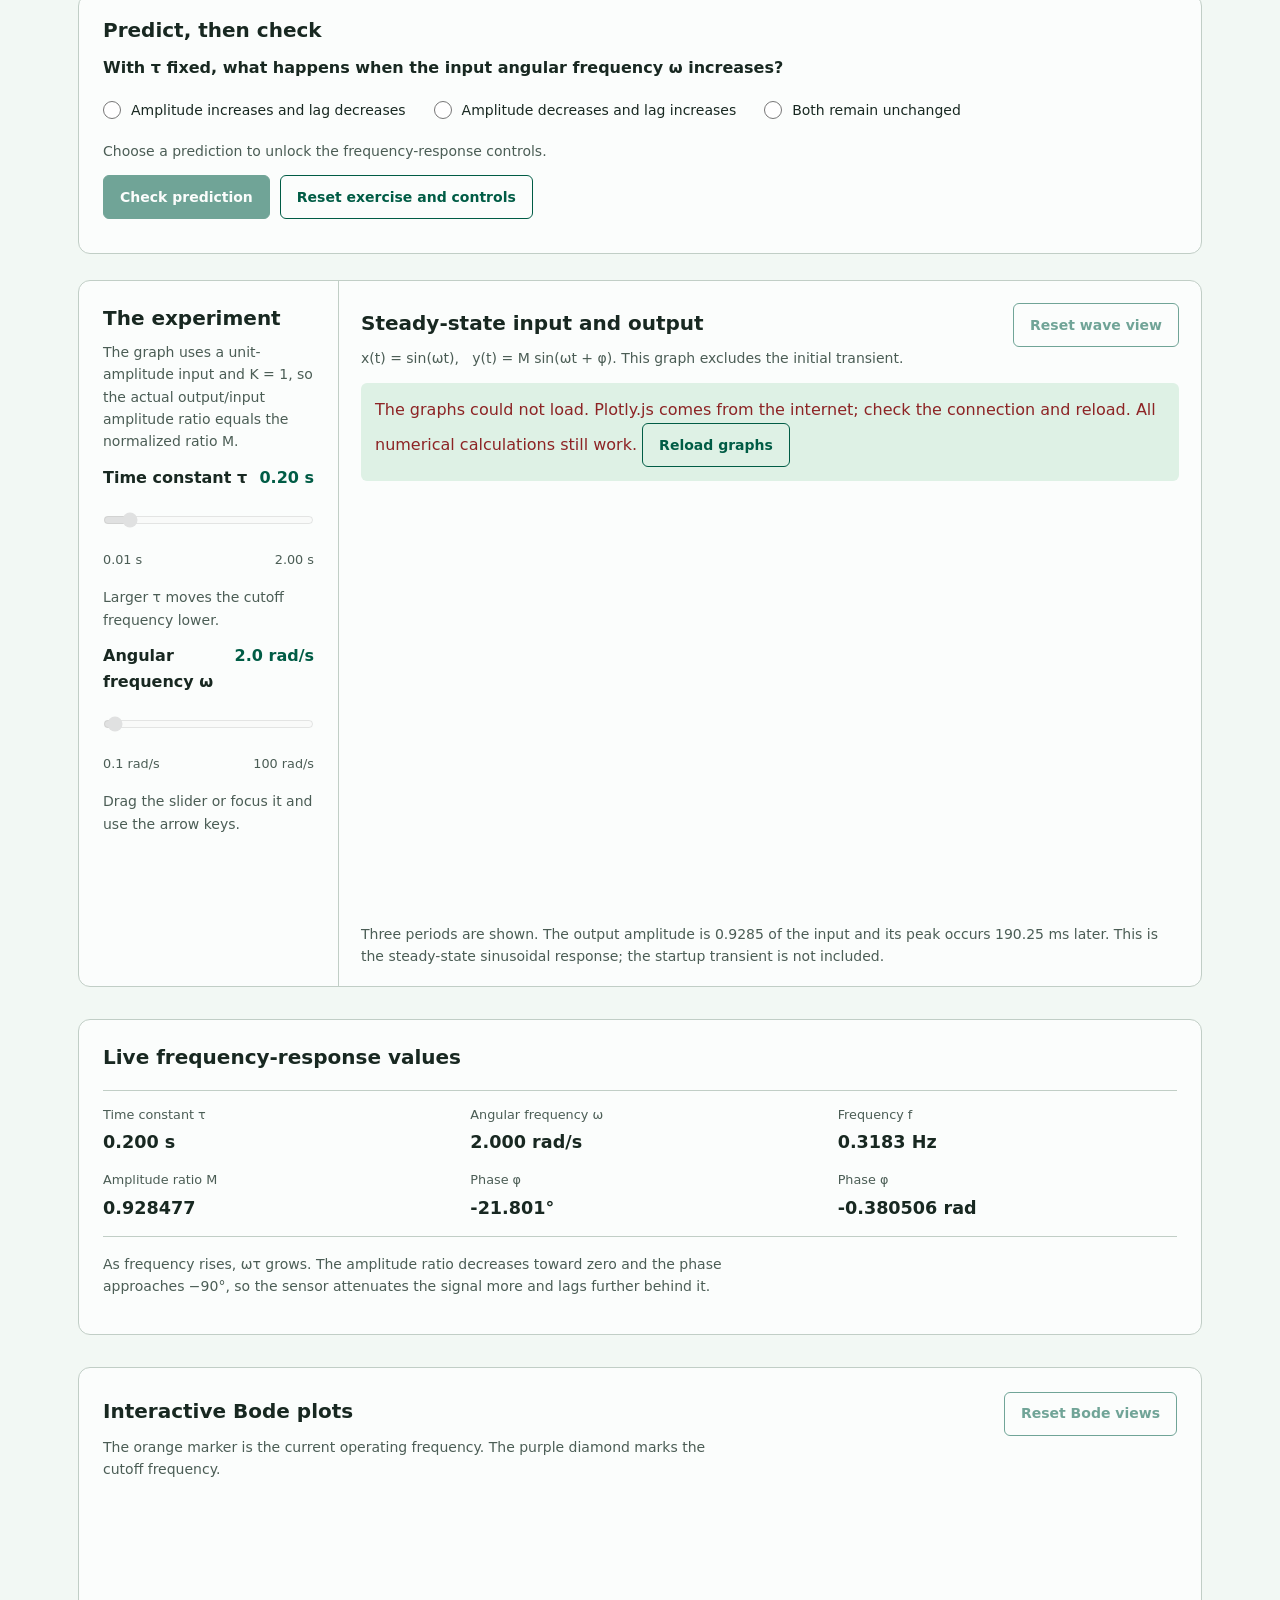
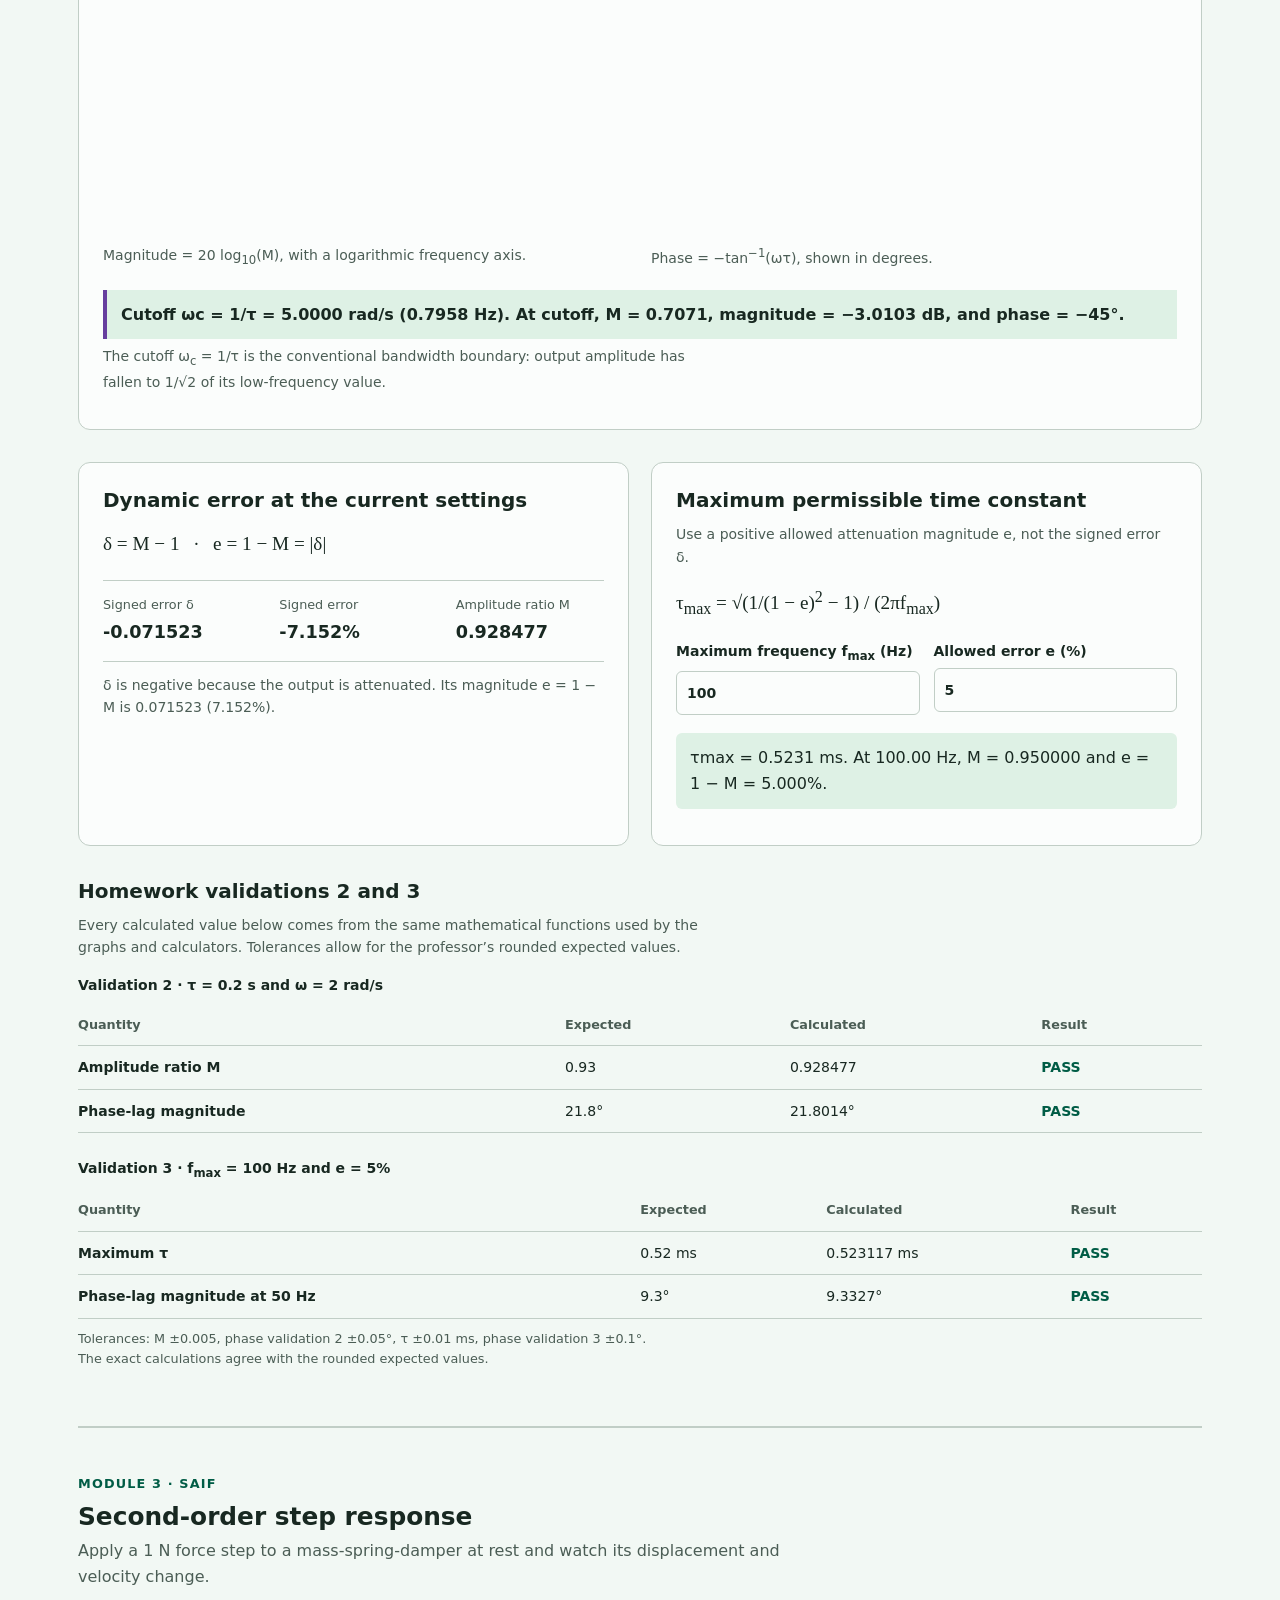
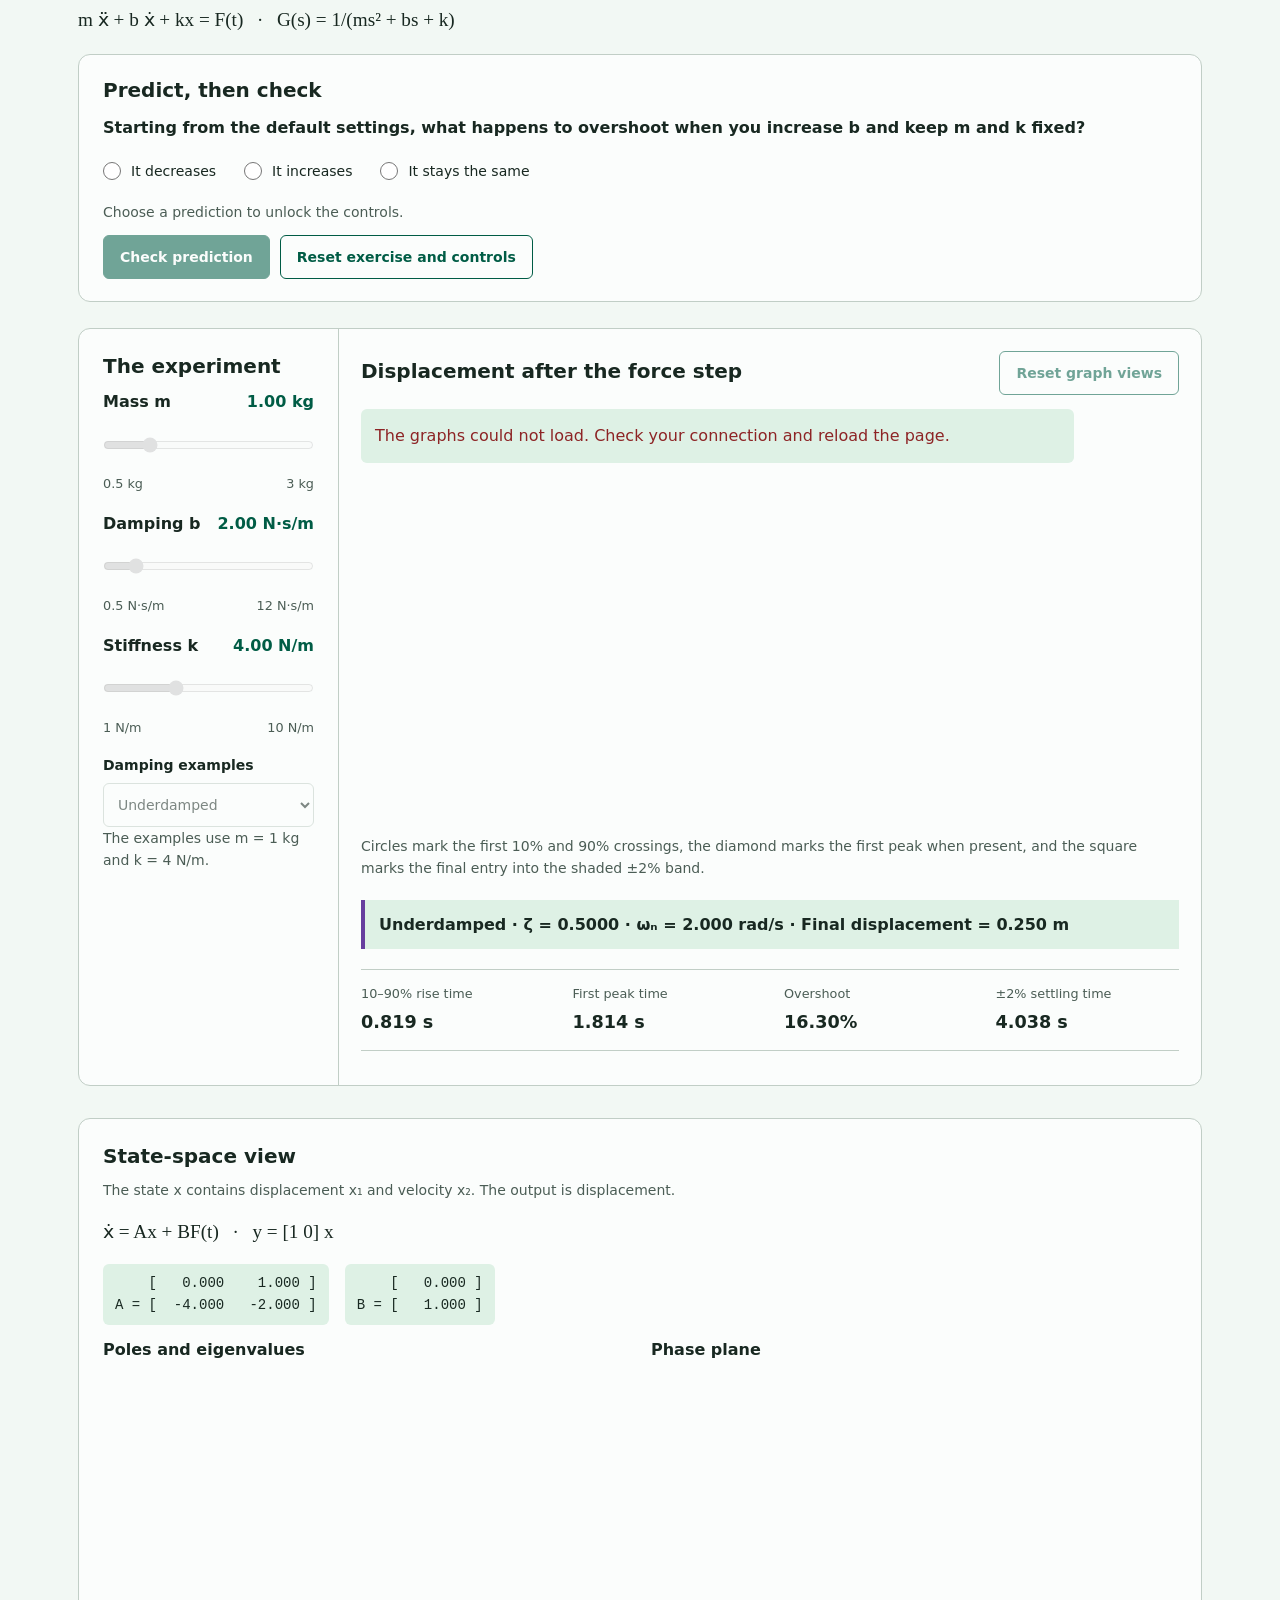
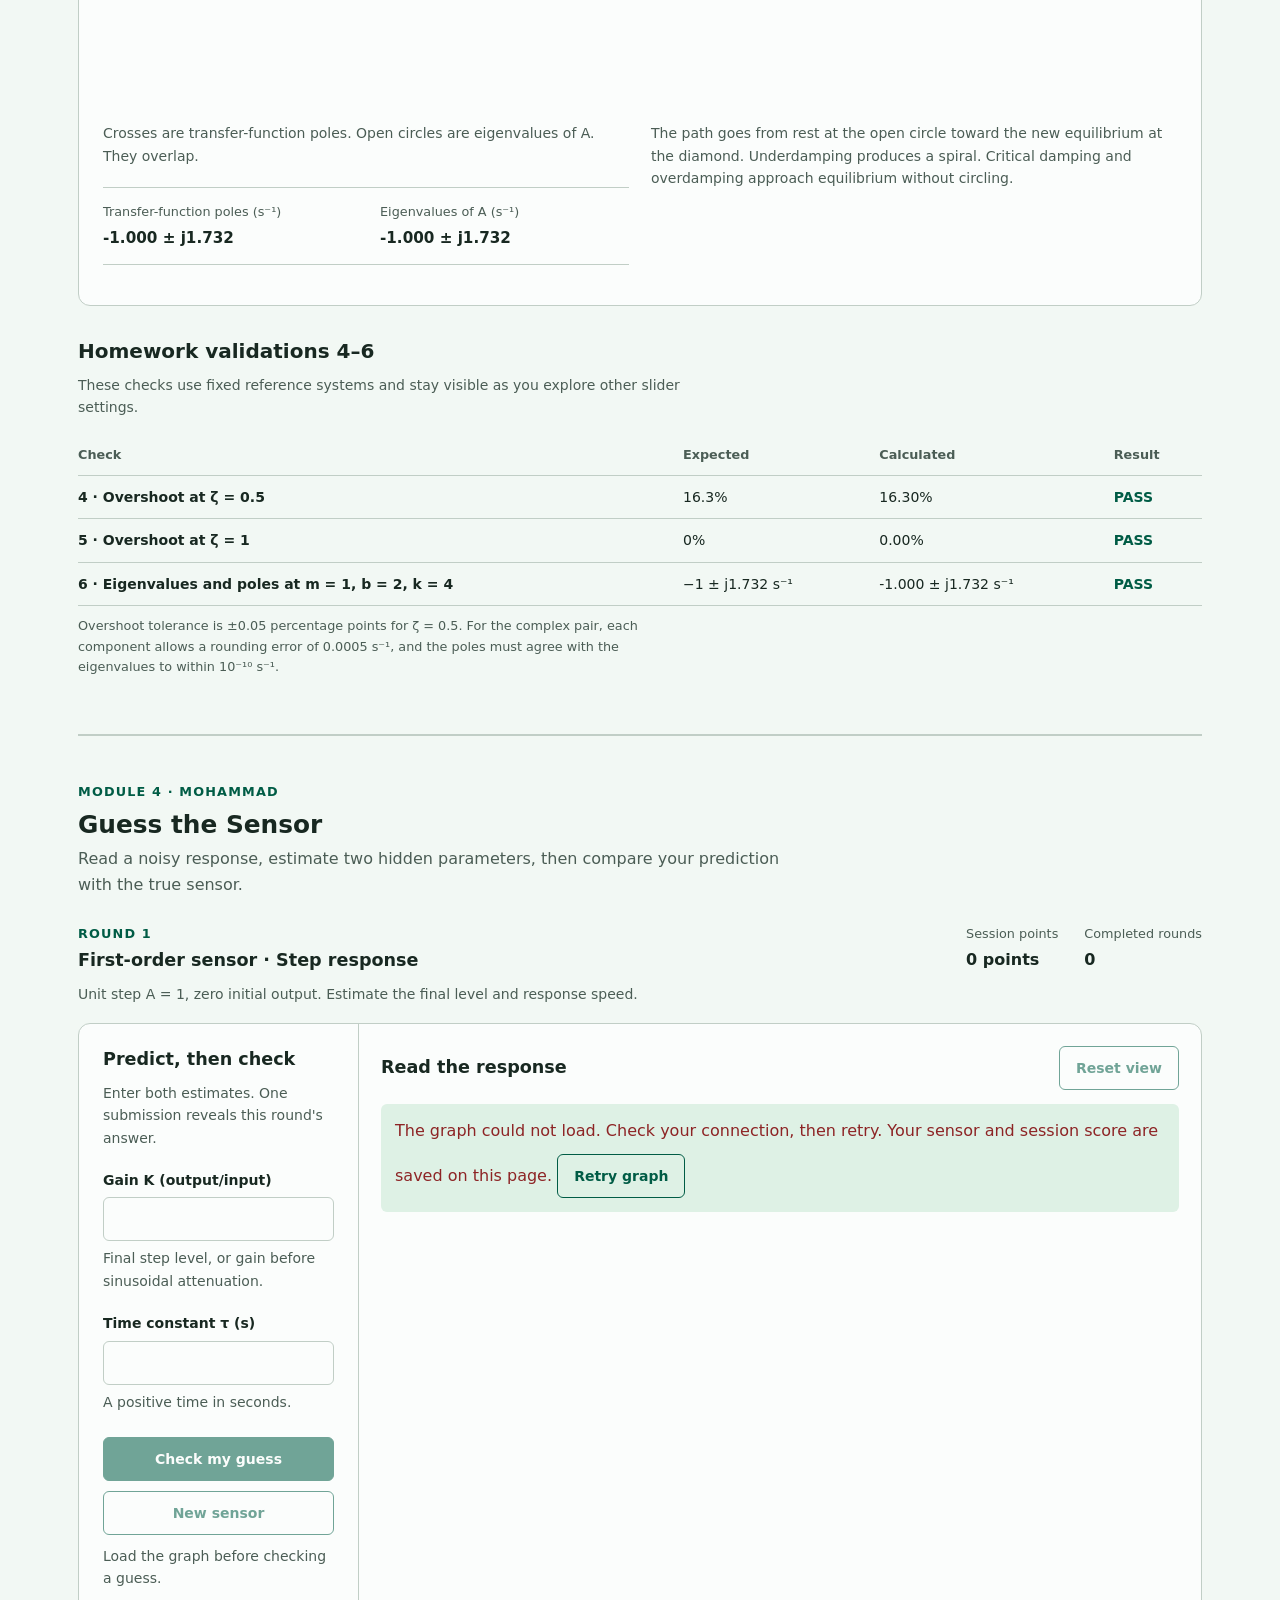
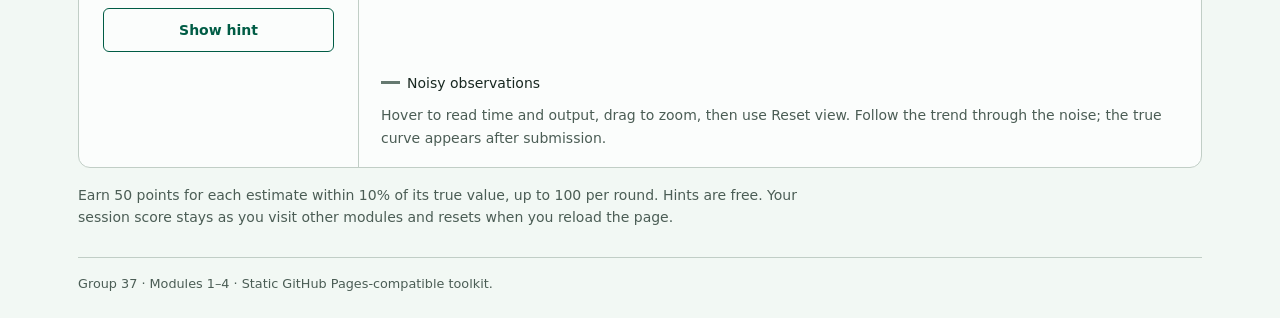
==== commit 1b93175b: "Implement P4 PID tuning challenge Closes #9" ====
--- a/index.html
+++ b/index.html
@@ -27,6 +27,7 @@
         <a href="control.html">Control P1 &mdash; PID playground</a>
         <a href="sensor-loop.html">Control P2 &mdash; Slow sensor</a>
         <a href="digital-pid.html">Control P3 &mdash; Digital PID</a>
+        <a href="tuning-challenge.html">Control P4 &mdash; Tuning challenge</a>
         <a href="#module1">Module 1 · Time response</a>
         <a href="#module2">Module 2 · Frequency response</a>
         <a href="#module3">Module 3 · Second-order response</a>
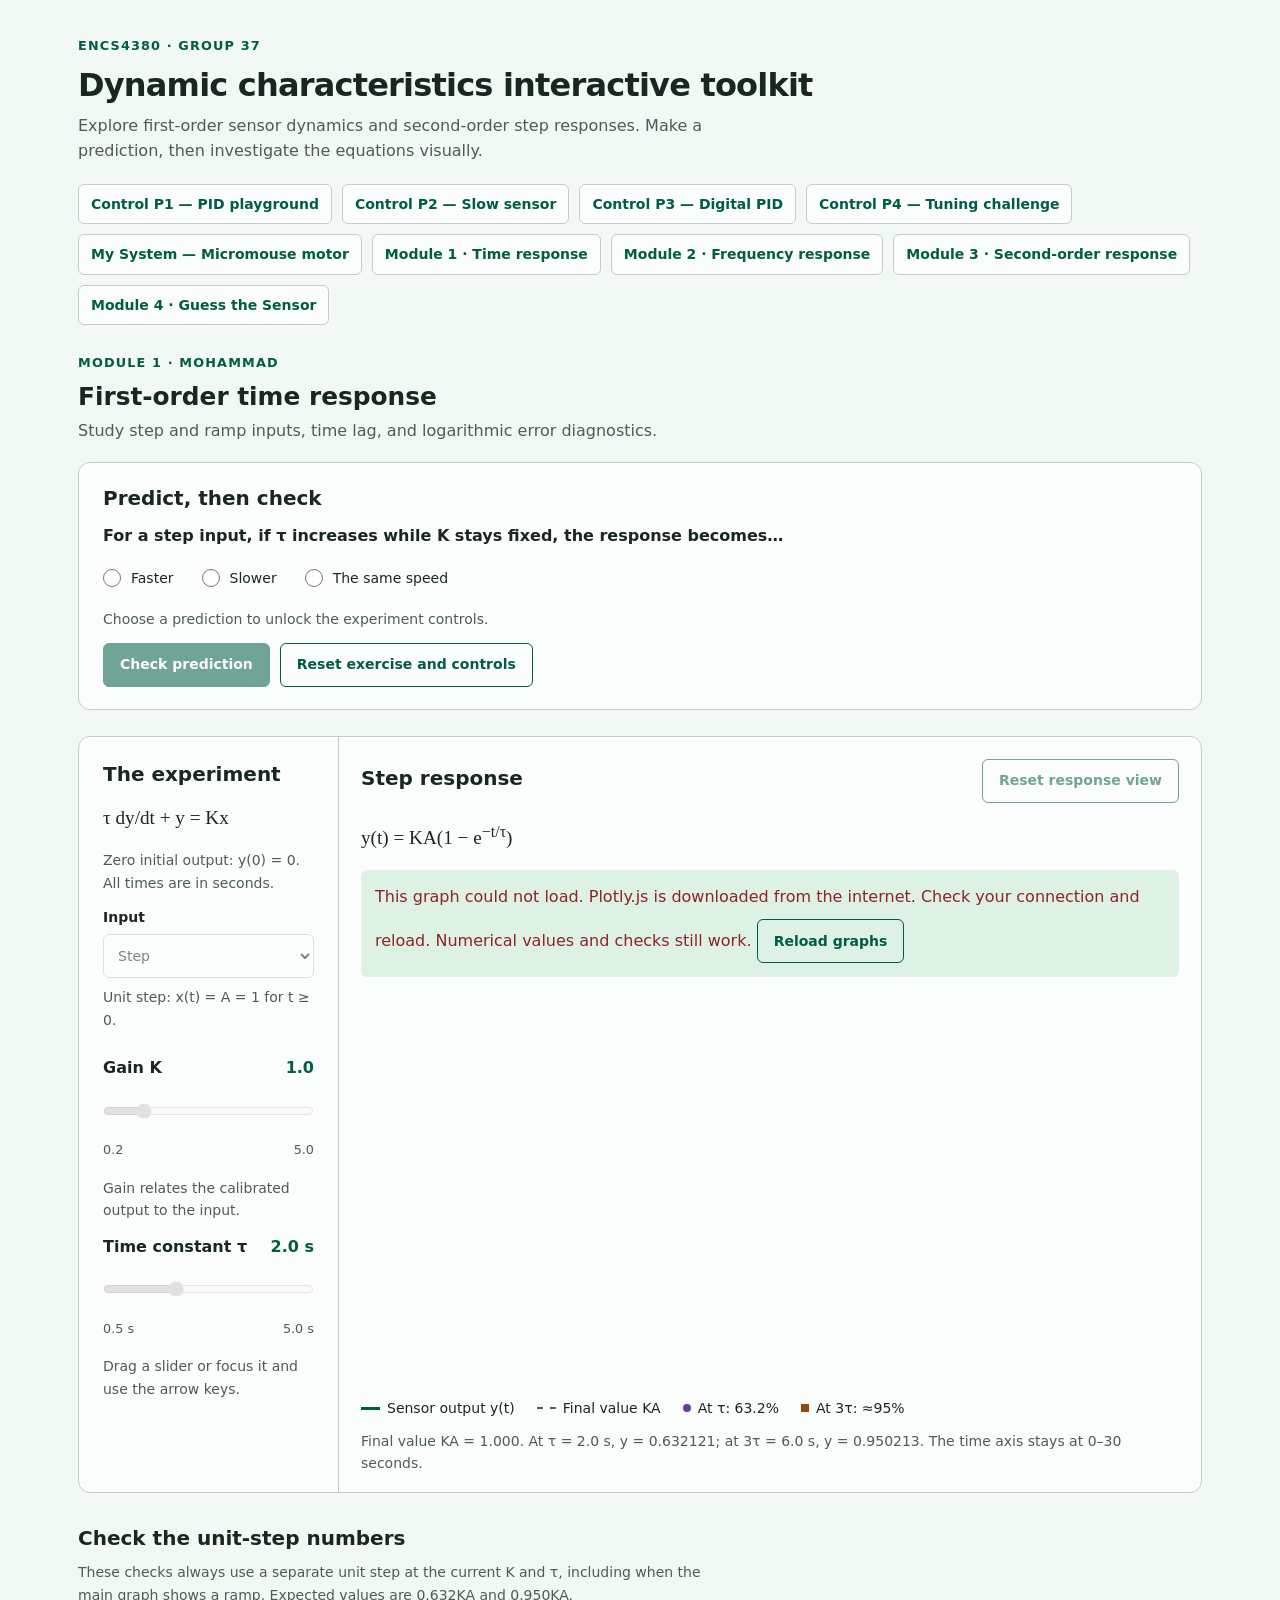
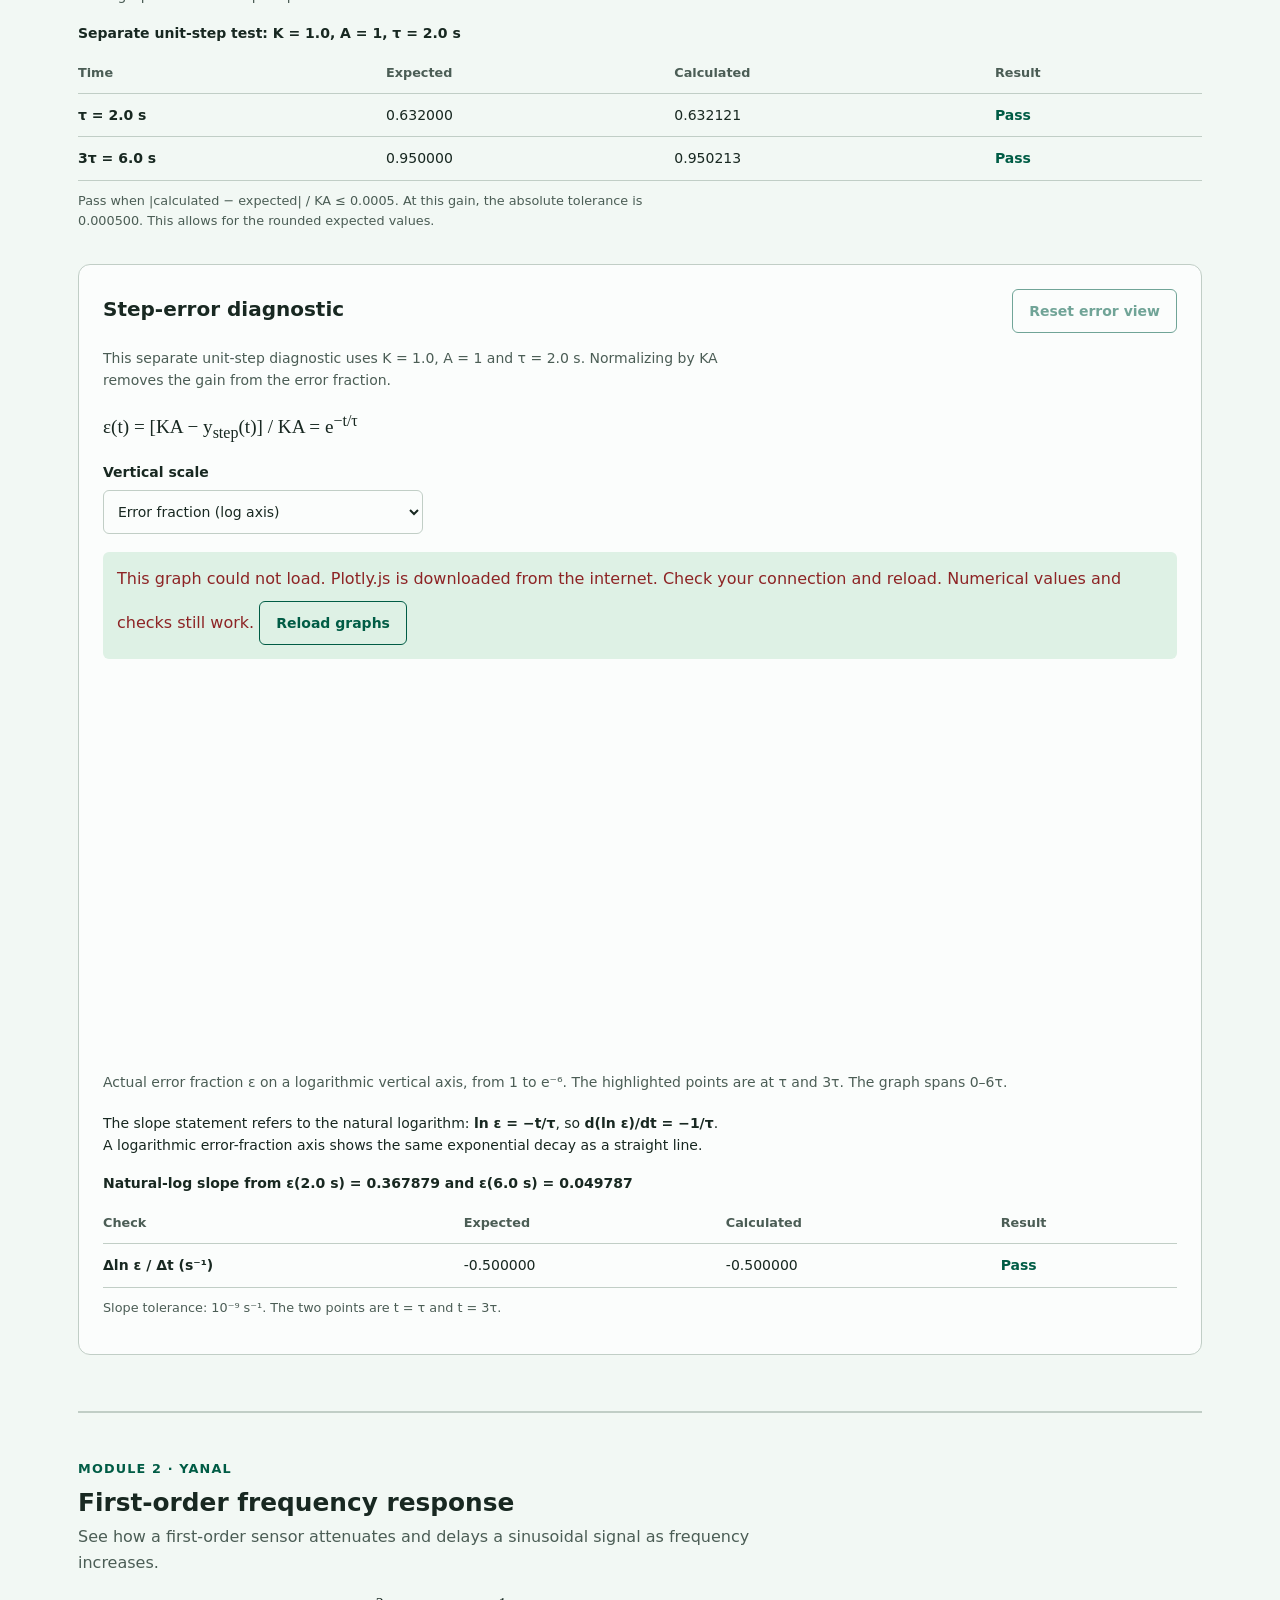
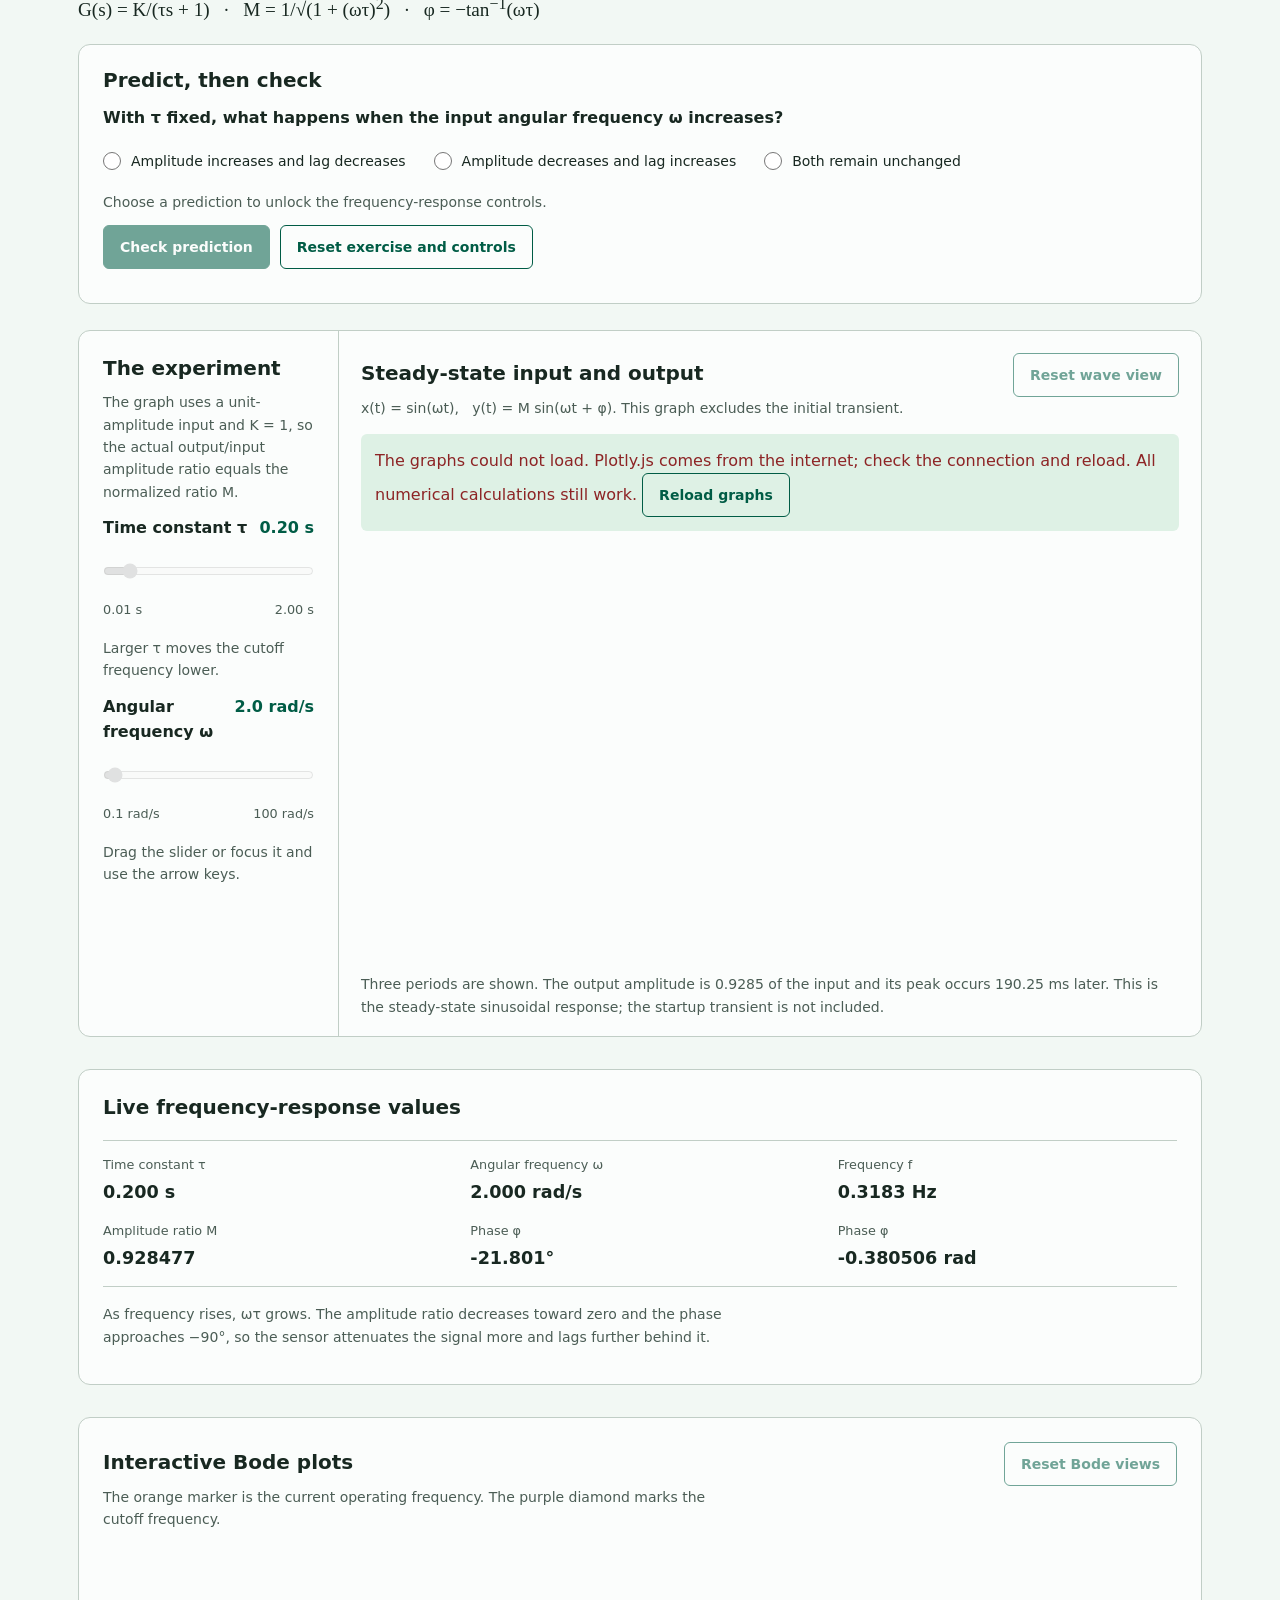
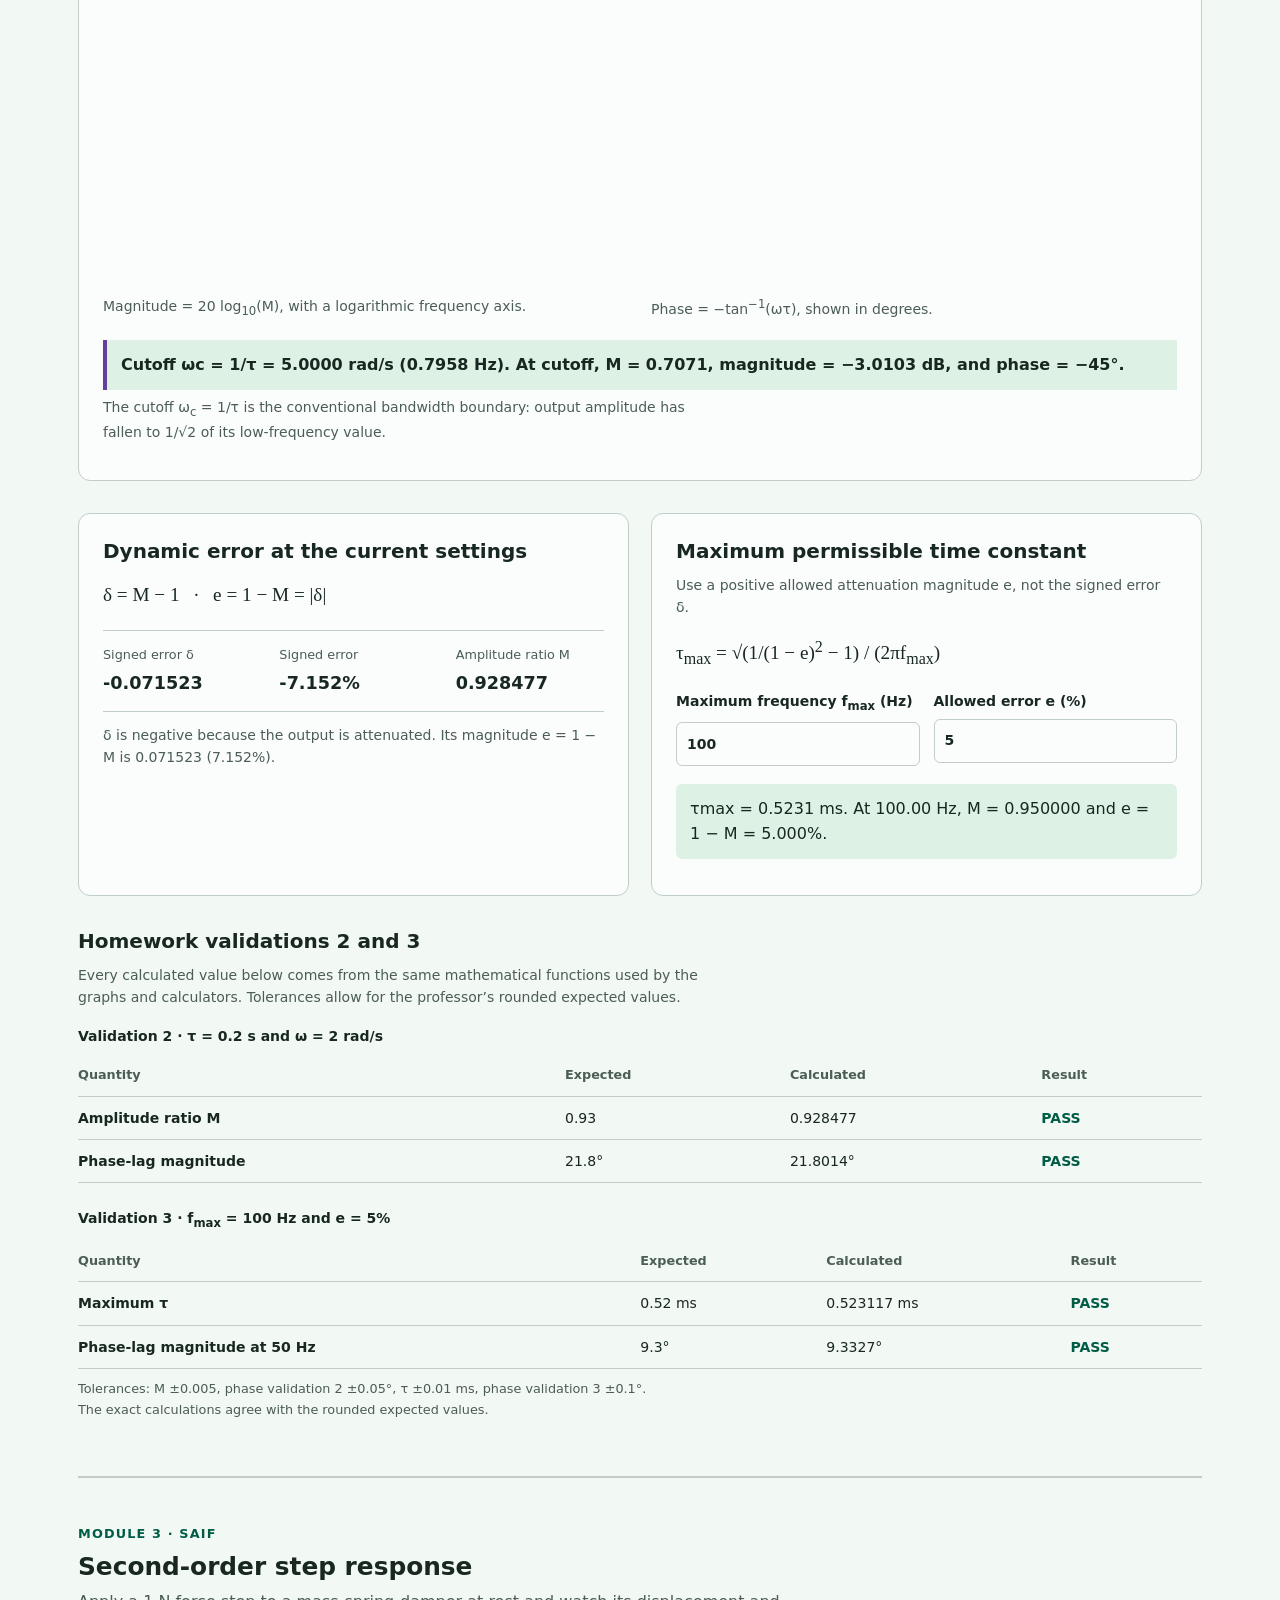
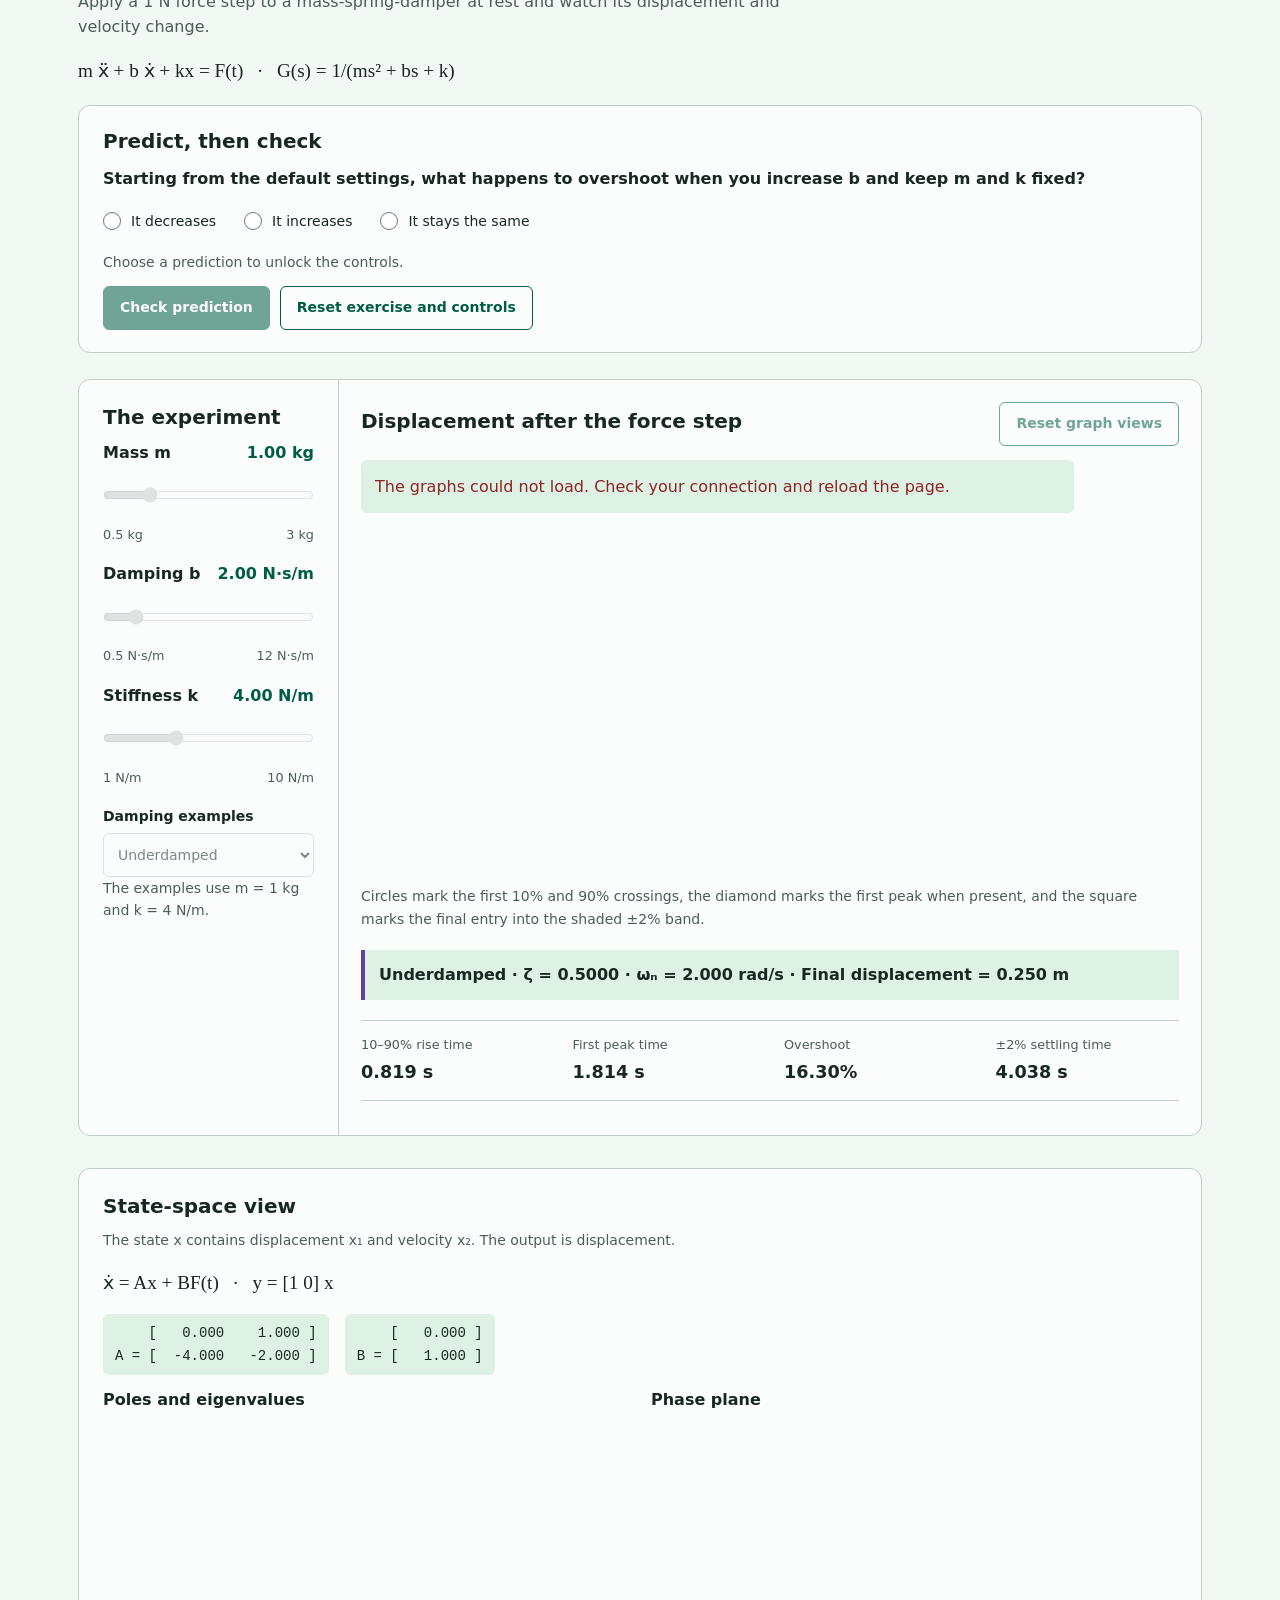
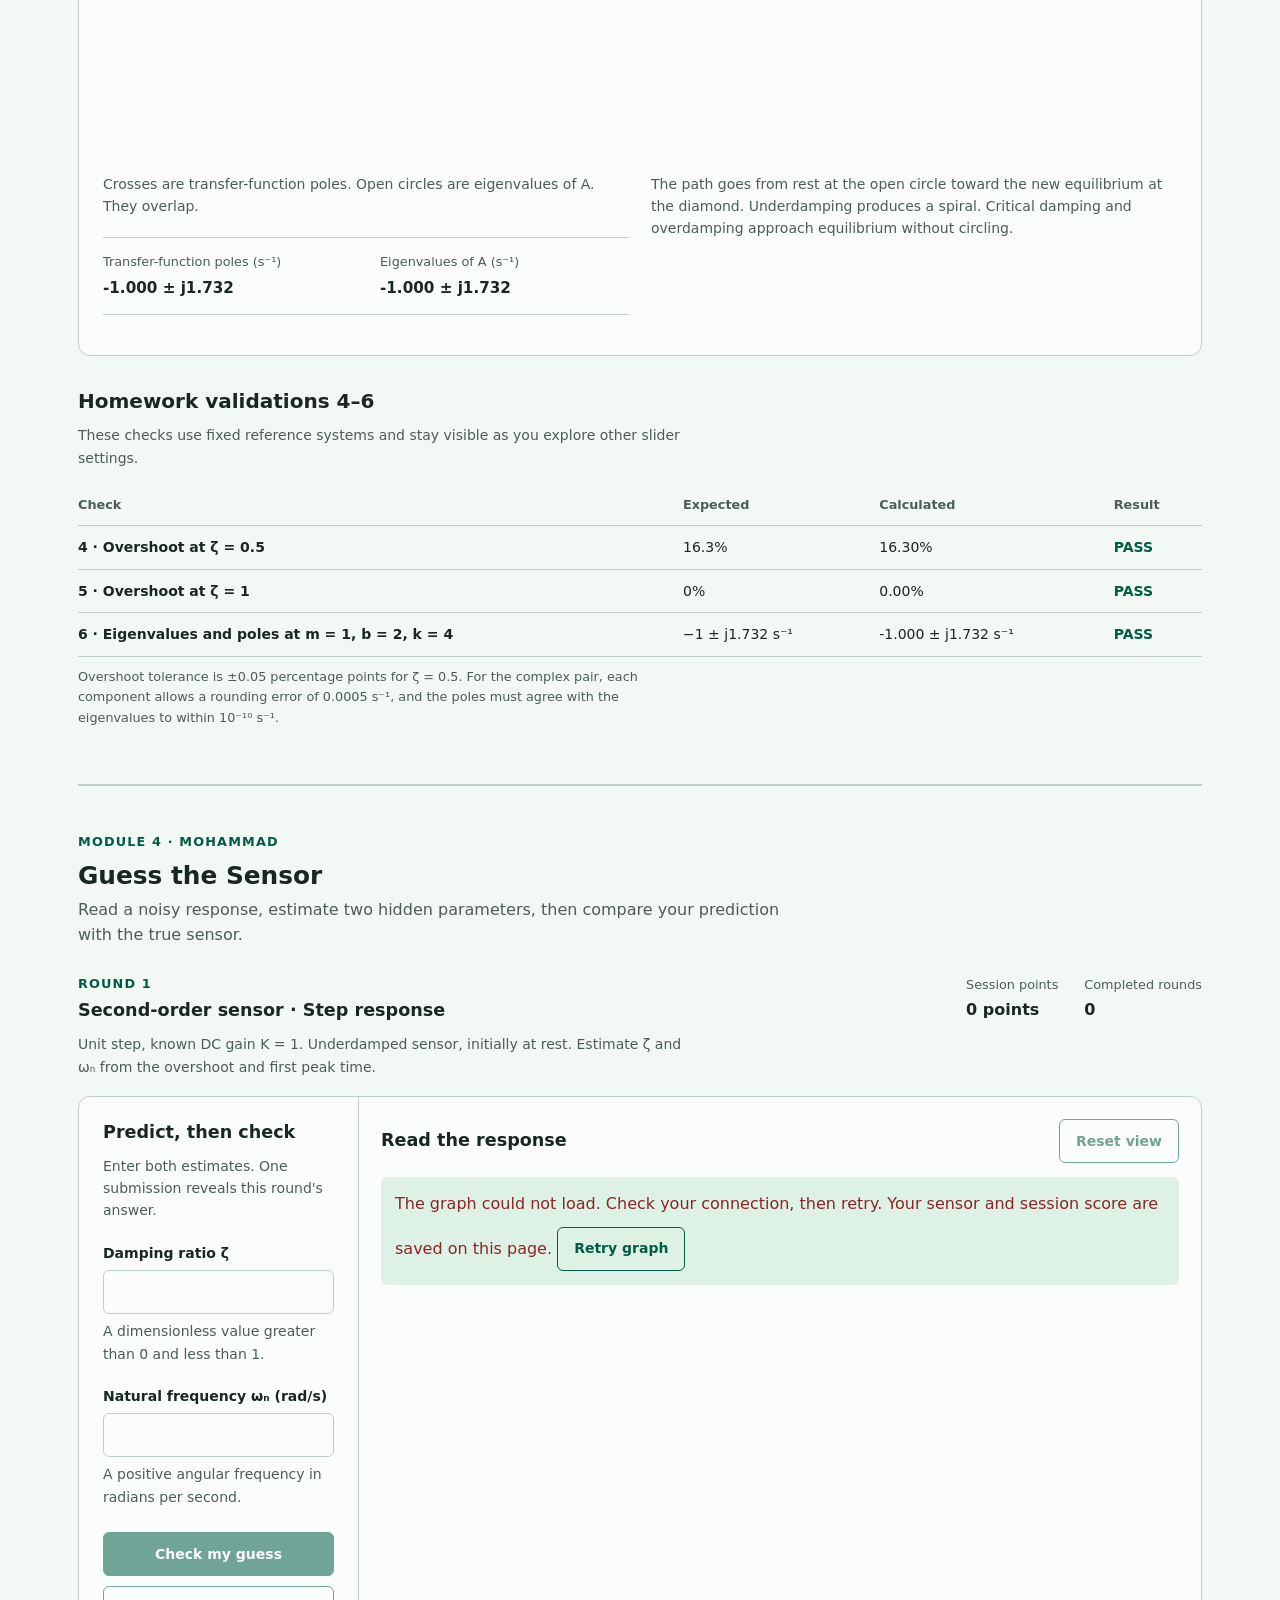
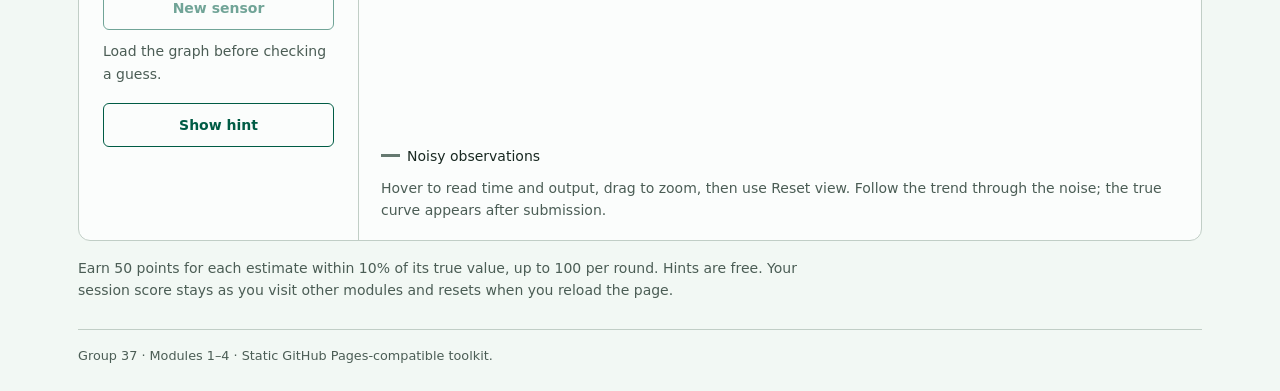
==== commit 823bc652: "Implement Micromouse PID system and complete Homework 2 integration" ====
--- a/index.html
+++ b/index.html
@@ -28,6 +28,7 @@
         <a href="sensor-loop.html">Control P2 &mdash; Slow sensor</a>
         <a href="digital-pid.html">Control P3 &mdash; Digital PID</a>
         <a href="tuning-challenge.html">Control P4 &mdash; Tuning challenge</a>
+        <a href="my-system.html">My System &mdash; Micromouse motor</a>
         <a href="#module1">Module 1 · Time response</a>
         <a href="#module2">Module 2 · Frequency response</a>
         <a href="#module3">Module 3 · Second-order response</a>
